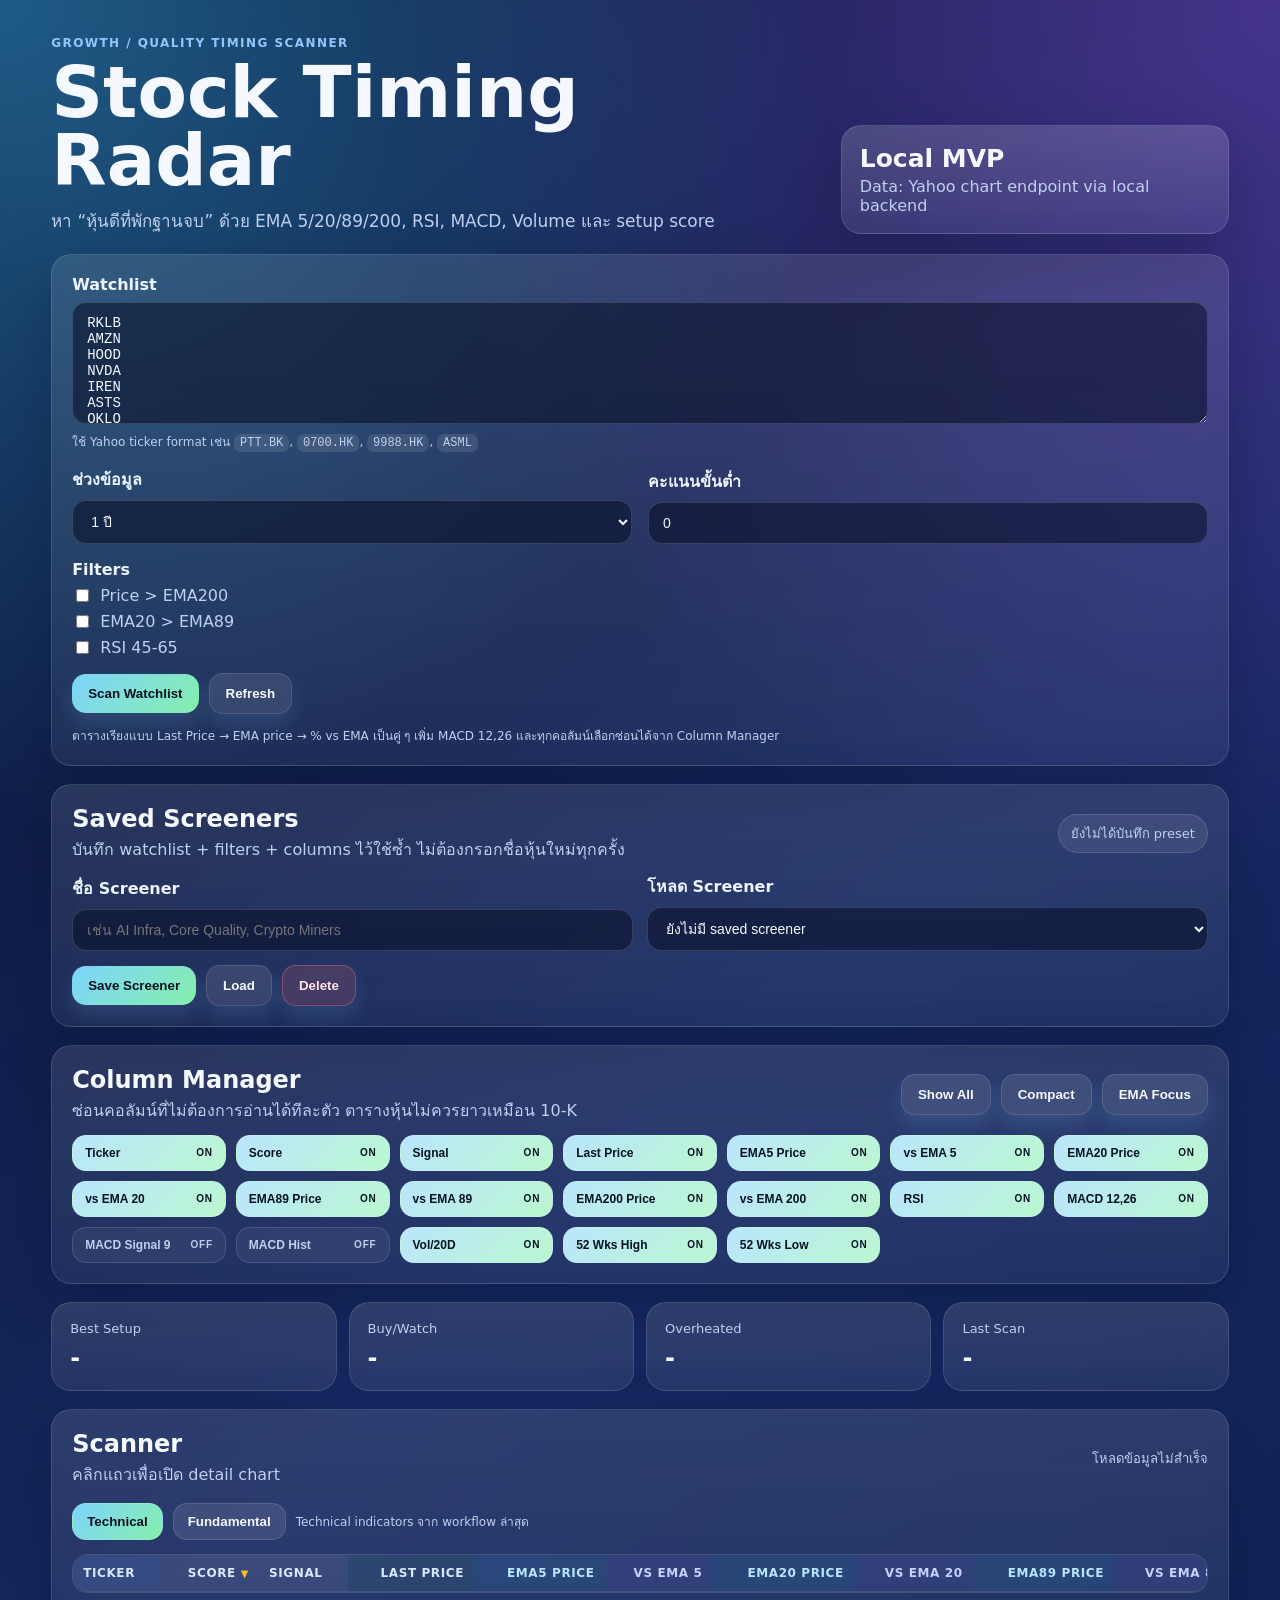
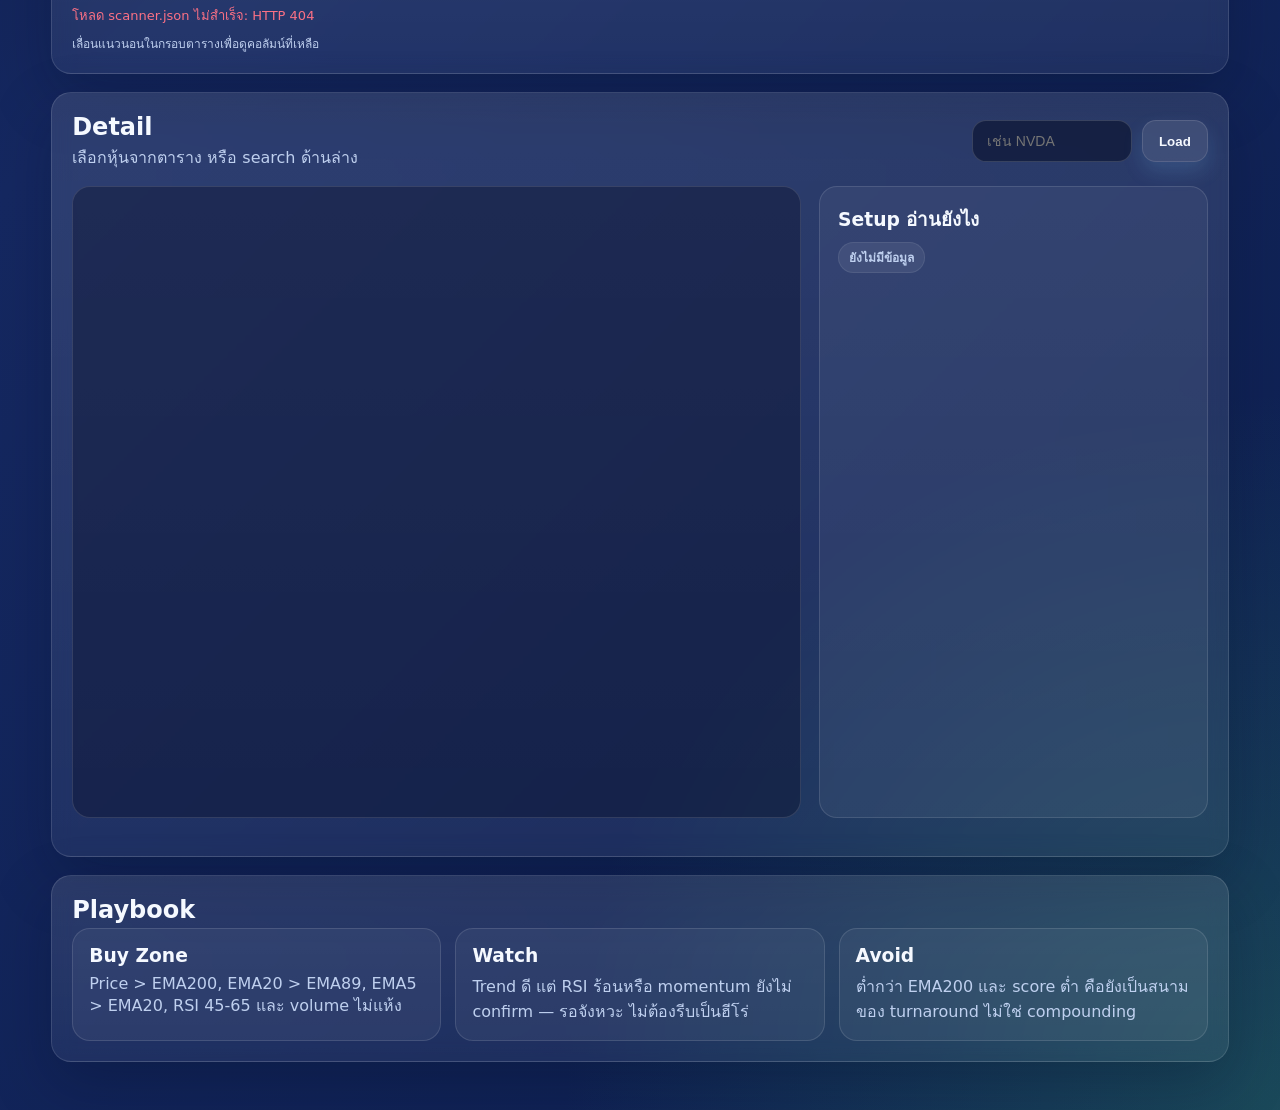
==== static/index.html @ eba1d20d "Fix GitHub Pages static JSON loading v8.8" ====
<!doctype html>
<html lang="th">
<head>
  <meta charset="utf-8" />
  <meta name="viewport" content="width=device-width, initial-scale=1" />
  <title>Stock Timing Radar</title>
  <link rel="stylesheet" href="styles.css" />
</head>
<body>
  <header class="hero">
    <div>
      <p class="eyebrow">Growth / Quality Timing Scanner</p>
      <h1>Stock Timing Radar</h1>
      <p class="subtitle">หา “หุ้นดีที่พักฐานจบ” ด้วย EMA 5/20/89/200, RSI, MACD, Volume และ setup score</p>
    </div>
    <div class="hero-card">
      <span class="hero-number" id="market-clock">Local MVP</span>
      <span class="muted">Data: Yahoo chart endpoint via local backend</span>
    </div>
  </header>

  <main class="layout">
    <section class="panel controls">
      <div class="field wide">
        <label for="symbols">Watchlist</label>
        <textarea id="symbols" rows="6" spellcheck="false">RKLB
AMZN
HOOD
NVDA
IREN
ASTS
OKLO
TSLA
GOOGL
BMNR
NBIS
TEM
MP
IONQ
AMD
ORCL
EQT
TMDX
EOSE
PLTR
UUUU
PSIX
CIFR
RXRX
JEPQ
SYM
TMC
OSCR
COPX
RR
ZETA
OPEN
COST
BEAM
BE
LITE
CRWV
CORZ
APLD
SNDK
COHR
SEI
TSEM
RIOT
KRC
HUT
WYFI
BTDR
CLSK
BITF
LBRT
PUMP
BW
STX
VST
INTC
GLXY
AAPL
MSFT
AVGO
GOOG
META
WMT
ASML
MU
NFLX
CSCO
LRCX
AMAT
KLAC
TXN
ARM
LIN
PEP
TMUS
ADI
AMGN
ISRG
SHOP
GILD
QCOM
APP
PANW
MRVL
BKNG
PDD
WDC
HON
CRWD
CEG
SBUX
INTU
VRTX
ADBE
CMCSA
MAR
SNPS
MELI
CDNS
ABNB
CSX
MPWR
REGN
ADP
ORLY
DASH
MNST
MDLZ
AEP
ROST
CTAS
BKR
WBD
PCAR
FTNT
NXPI
MSTR
FANG
FAST
EA
ADSK
FER
XEL
MCHP
EXC
ODFL
DDOG
PYPL
IDXX
CCEP
ALNY
TRI
KDP
TTWO
ROP
PAYX
AXON
CPRT
GEHC
WDAY
INSM
CTSH
KHC
DXCM
VRSK
CHTR
ZS
CSGP
ARKK
ARKQ
ARKW
ARKG
ARKF
ARKX
PRNT
IZRL
COIN
ROKU
CRCL
CRSP
TER
KTOS
DE
AVAV
TSM
GH
NTRA
ILMN
IRDM
ACHR
PATH
TWLO
RBLX
SOFI
XYZ
U
TDOC
TWST
TXG
PACB
NTLA
EXAS
SDGR
VCYT
RGNX
EDIT
VERV
FATE
DNA
CDNA
ABCL
PRME
JOBY
TRMB
LUNR
SPCE
MTLS
DDD
SSYS
VLD
NNDM
DM
CAMT
CYBR
NICE
WIX
GILT
PERI
MNDY
FROG
TOST
BLSH
Z
ADYEY
HIMS
PINS
FUTU
NU
AFRM
DLO
DOCN
BILL
DKNG
9984.T
QQQI
SMH
SOXX
AIQ
SMCI
DELL
VRT
ETN
PWR
GEV
MARA
BRK-B
AXP
BAC
KO
CVX
ABBV
UNH
TGT
PL
BKSY
RDW
GSAT
SATS
VSAT
SPIR
SATL
SIDU
TSAT
MDA.TO
UFO
LMT
NOC
BA
RTX
GD
LHX
HWM
TDG
HEI
TXT
CW
AIR
ERJ
EADSY
GRMN
EVTL
EH
DRS
CACI
LDOS
SAIC
BAH
MRCY
AAV.BK
ADVANC.BK
AEONTS.BK
AMATA.BK
AOT.BK
AP.BK
AURA.BK
AWC.BK
BA.BK
BAM.BK
BANPU.BK
BBL.BK
BCH.BK
BCP.BK
BCPG.BK
BDMS.BK
BEM.BK
BGRIM.BK
BH.BK
BJC.BK
BLA.BK
BTG.BK
BTS.BK
CBG.BK
CCET.BK
CENTEL.BK
CHG.BK
CK.BK
COM7.BK
CPALL.BK
CPF.BK
CPN.BK
CRC.BK
DELTA.BK
DOHOME.BK
EA.BK
EGCO.BK
ERW.BK
GFPT.BK
GLOBAL.BK
GPSC.BK
GULF.BK
GUNKUL.BK
HANA.BK
HMPRO.BK
ICHI.BK
IRPC.BK
IVL.BK
JAS.BK
JMART.BK
JMT.BK
JTS.BK
KBANK.BK
KCE.BK
KKP.BK
KTB.BK
KTC.BK
LH.BK
M.BK
MEGA.BK
MINT.BK
MOSHI.BK
MTC.BK
OR.BK
OSP.BK
PLANB.BK
PR9.BK
PRM.BK
PTG.BK
PTT.BK
PTTEP.BK
PTTGC.BK
QH.BK
RATCH.BK
RCL.BK
SAWAD.BK
SCB.BK
SCC.BK
SCGP.BK
SIRI.BK
SISB.BK
SJWD.BK
SPALI.BK
SPRC.BK
STA.BK
STECON.BK
STGT.BK
TASCO.BK
TCAP.BK
TFG.BK
TIDLOR.BK
TISCO.BK
TLI.BK
TOA.BK
TOP.BK
TRUE.BK
TTB.BK
TU.BK
VGI.BK
WHA.BK</textarea>
        <small>ใช้ Yahoo ticker format เช่น <code>PTT.BK</code>, <code>0700.HK</code>, <code>9988.HK</code>, <code>ASML</code></small>
      </div>

      <div class="field">
        <label for="range">ช่วงข้อมูล</label>
        <select id="range">
          <option value="6mo">6 เดือน</option>
          <option value="1y" selected>1 ปี</option>
          <option value="2y">2 ปี</option>
          <option value="5y">5 ปี</option>
        </select>
      </div>

      <div class="field">
        <label for="minScore">คะแนนขั้นต่ำ</label>
        <input id="minScore" type="number" min="0" max="100" value="0" />
      </div>

      <div class="field filters">
        <label>Filters</label>
        <label class="check"><input type="checkbox" id="filterAbove200" /> Price &gt; EMA200</label>
        <label class="check"><input type="checkbox" id="filterEmaStack" /> EMA20 &gt; EMA89</label>
        <label class="check"><input type="checkbox" id="filterSweetRsi" /> RSI 45-65</label>
      </div>

      <div class="actions">
        <button id="scanBtn">Scan Watchlist</button>
        <button id="refreshBtn" class="secondary">Refresh</button>
      </div>

      <p class="note">ตารางเรียงแบบ Last Price → EMA price → % vs EMA เป็นคู่ ๆ เพิ่ม MACD 12,26 และทุกคอลัมน์เลือกซ่อนได้จาก Column Manager</p>
    </section>

    <section class="panel screener-panel">
      <div class="panel-title-row compact-row">
        <div>
          <h2>Saved Screeners</h2>
          <p>บันทึก watchlist + filters + columns ไว้ใช้ซ้ำ ไม่ต้องกรอกชื่อหุ้นใหม่ทุกครั้ง</p>
        </div>
        <div class="screener-status" id="screenerStatus">ยังไม่ได้บันทึก preset</div>
      </div>
      <div class="screener-controls">
        <div class="field">
          <label for="screenerName">ชื่อ Screener</label>
          <input id="screenerName" placeholder="เช่น AI Infra, Core Quality, Crypto Miners" />
        </div>
        <div class="field">
          <label for="savedScreeners">โหลด Screener</label>
          <select id="savedScreeners">
            <option value="">ยังไม่มี saved screener</option>
          </select>
        </div>
        <div class="actions screener-actions">
          <button id="saveScreenerBtn">Save Screener</button>
          <button id="loadScreenerBtn" class="secondary">Load</button>
          <button id="deleteScreenerBtn" class="danger">Delete</button>
        </div>
      </div>
    </section>

    <section class="panel column-panel">
      <div class="panel-title-row compact-row">
        <div>
          <h2>Column Manager</h2>
          <p>ซ่อนคอลัมน์ที่ไม่ต้องการอ่านได้ทีละตัว ตารางหุ้นไม่ควรยาวเหมือน 10-K</p>
        </div>
        <div class="column-actions">
          <button id="showAllColsBtn" class="secondary">Show All</button>
          <button id="compactColsBtn" class="secondary">Compact</button>
          <button id="emaFocusColsBtn" class="secondary">EMA Focus</button>
        </div>
      </div>
      <div id="columnToggles" class="column-toggles"></div>
    </section>

    <section class="panel summary-grid">
      <div class="metric">
        <span>Best Setup</span>
        <strong id="bestSetup">-</strong>
      </div>
      <div class="metric">
        <span>Buy/Watch</span>
        <strong id="buyWatchCount">-</strong>
      </div>
      <div class="metric">
        <span>Overheated</span>
        <strong id="hotCount">-</strong>
      </div>
      <div class="metric">
        <span>Last Scan</span>
        <strong id="lastScan">-</strong>
      </div>
    </section>

    <section class="panel table-panel">
      <div class="panel-title-row">
        <div>
          <h2>Scanner</h2>
          <p>คลิกแถวเพื่อเปิด detail chart</p>
        </div>
        <div id="status" class="status">พร้อมยิงเรดาร์</div>
      </div>
      <div class="scanner-tabs" role="tablist">
        <button id="technicalTab" class="tab-button active" data-tab="technical">Technical</button>
        <button id="fundamentalTab" class="tab-button" data-tab="fundamental">Fundamental</button>
        <span id="tabNote" class="tab-note">Technical indicators จาก workflow ล่าสุด</span>
      </div>
      <div class="table-wrap">
        <table id="scanTable">
          <thead>
            <tr id="scanHeader"></tr>
          </thead>
          <tbody></tbody>
        </table>
      </div>
      <div id="mobileCards" class="mobile-cards"></div>
      <div id="errors" class="errors"></div>
    </section>

    <section class="panel detail-panel">
      <div class="panel-title-row">
        <div>
          <h2 id="detailTitle">Detail</h2>
          <p id="detailSub">เลือกหุ้นจากตาราง หรือ search ด้านล่าง</p>
        </div>
        <div class="single-search">
          <input id="singleSymbol" placeholder="เช่น NVDA" />
          <button id="loadSingleBtn" class="secondary">Load</button>
        </div>
      </div>

      <div class="detail-grid">
        <canvas id="priceChart" height="260"></canvas>
        <div class="thesis-box">
          <h3>Setup อ่านยังไง</h3>
          <div id="detailSignal" class="signal-pill muted-pill">ยังไม่มีข้อมูล</div>
          <div id="scoreBars" class="score-bars"></div>
          <ul id="reasons"></ul>
        </div>
      </div>
      <div id="fundamentalDetail" class="fundamental-detail"></div>
    </section>

    <section class="panel playbook">
      <h2>Playbook</h2>
      <div class="playbook-grid">
        <div>
          <h3>Buy Zone</h3>
          <p>Price &gt; EMA200, EMA20 &gt; EMA89, EMA5 &gt; EMA20, RSI 45-65 และ volume ไม่แห้ง</p>
        </div>
        <div>
          <h3>Watch</h3>
          <p>Trend ดี แต่ RSI ร้อนหรือ momentum ยังไม่ confirm — รอจังหวะ ไม่ต้องรีบเป็นฮีโร่</p>
        </div>
        <div>
          <h3>Avoid</h3>
          <p>ต่ำกว่า EMA200 และ score ต่ำ คือยังเป็นสนามของ turnaround ไม่ใช่ compounding</p>
        </div>
      </div>
    </section>
  </main>

  <script src="app.js"></script>
</body>
</html>
---- static/styles.css ----
:root {
  --bg: #0c1638;
  --panel: rgba(14, 25, 62, 0.78);
  --panel-2: rgba(20, 34, 79, 0.82);
  --text: #f5f9ff;
  --muted: #bfd0ef;
  --line: rgba(255,255,255,.12);
  --good: #4ade80;
  --warn: #fbbf24;
  --bad: #fb7185;
  --info: #7dd3fc;
  --shadow: 0 22px 60px rgba(5,10,35,.26);
  --radius: 20px;
}

* { box-sizing: border-box; }
body {
  margin: 0;
  font-family: Inter, ui-sans-serif, system-ui, -apple-system, BlinkMacSystemFont, "Segoe UI", sans-serif;
  background:
    radial-gradient(circle at 0% 0%, rgba(56,189,248,.42), transparent 28%),
    radial-gradient(circle at 100% 0%, rgba(168,85,247,.34), transparent 30%),
    radial-gradient(circle at 100% 100%, rgba(74,222,128,.22), transparent 24%),
    linear-gradient(135deg, #0b1533 0%, #152861 45%, #0d1f4f 100%);
  color: var(--text);
  min-height: 100vh;
}

.hero {
  display: flex;
  justify-content: space-between;
  gap: 24px;
  align-items: end;
  padding: 36px clamp(18px, 4vw, 56px) 20px;
}

.eyebrow {
  margin: 0 0 8px;
  color: #93c5fd;
  font-weight: 800;
  letter-spacing: .12em;
  text-transform: uppercase;
  font-size: 12px;
}

h1, h2, h3, p { margin-top: 0; }
h1 { font-size: clamp(34px, 6vw, 72px); line-height: .95; margin-bottom: 12px; }
h2 { margin-bottom: 4px; }
h3 { margin-bottom: 8px; }
.subtitle { color: var(--muted); font-size: 17px; max-width: 760px; margin-bottom: 0; }

.hero-card {
  min-width: 240px;
  padding: 18px;
  background: linear-gradient(180deg, rgba(255,255,255,.16), rgba(255,255,255,.08));
  backdrop-filter: blur(8px);
  border: 1px solid var(--line);
  border-radius: var(--radius);
  box-shadow: var(--shadow);
}
.hero-number { display: block; font-size: 25px; font-weight: 800; margin-bottom: 4px; }
.muted { color: var(--muted); }

.layout {
  display: grid;
  gap: 18px;
  padding: 0 clamp(18px, 4vw, 56px) 48px;
}
.panel {
  background: linear-gradient(180deg, rgba(255,255,255,.11), rgba(255,255,255,.06));
  backdrop-filter: blur(10px);
  border: 1px solid var(--line);
  border-radius: var(--radius);
  box-shadow: var(--shadow);
  padding: 20px;
}
.controls {
  display: grid;
  grid-template-columns: minmax(260px, 1fr) 150px 140px 220px auto;
  gap: 16px;
  align-items: end;
}
.field { display: flex; flex-direction: column; gap: 8px; }
.field.wide { min-width: 320px; }
.display-options { justify-content: end; }
label { font-weight: 700; color: #edf4ff; }
small, .note { color: var(--muted); font-size: 12px; }
.note { grid-column: 1 / -1; margin: -4px 0 0; }
textarea, input, select {
  width: 100%;
  border: 1px solid rgba(255,255,255,.15);
  border-radius: 14px;
  background: rgba(8,15,40,.56);
  color: var(--text);
  padding: 12px 14px;
  outline: none;
  font-size: 14px;
}
textarea:focus, input:focus, select:focus { border-color: rgba(125,211,252,.85); box-shadow: 0 0 0 3px rgba(125,211,252,.12); }
.filters { gap: 7px; }
.check { font-weight: 500; color: var(--muted); display: flex; gap: 8px; align-items: center; }
.check input { width: auto; }
.actions { display: flex; gap: 10px; align-items: center; }
button {
  border: none;
  border-radius: 14px;
  padding: 12px 16px;
  font-weight: 800;
  color: #07101f;
  background: linear-gradient(135deg, #7dd3fc, #86efac);
  box-shadow: 0 10px 20px rgba(125,211,252,.15);
  cursor: pointer;
  white-space: nowrap;
}
button.secondary {
  color: var(--text);
  background: rgba(255,255,255,.10);
  border: 1px solid var(--line);
}
button:disabled { opacity: .55; cursor: not-allowed; }

.summary-grid {
  display: grid;
  grid-template-columns: repeat(4, minmax(0, 1fr));
  gap: 12px;
  background: transparent;
  border: none;
  box-shadow: none;
  padding: 0;
}
.metric {
  padding: 18px;
  background: linear-gradient(180deg, rgba(255,255,255,.12), rgba(255,255,255,.08));
  backdrop-filter: blur(10px);
  border: 1px solid var(--line);
  border-radius: var(--radius);
}
.metric span { color: var(--muted); font-size: 13px; display: block; margin-bottom: 8px; }
.metric strong { font-size: 24px; }

.panel-title-row {
  display: flex;
  justify-content: space-between;
  gap: 16px;
  align-items: center;
  margin-bottom: 16px;
}
.panel-title-row p { color: var(--muted); margin-bottom: 0; }
.status { color: var(--muted); font-size: 13px; }
.table-wrap { overflow: auto; border: 1px solid var(--line); border-radius: 16px; background: rgba(255,255,255,.03); }
table { width: 100%; border-collapse: collapse; min-width: 1580px; }
th, td { padding: 13px 12px; text-align: left; border-bottom: 1px solid var(--line); white-space: nowrap; }
th { color: #d7e8ff; font-size: 12px; text-transform: uppercase; letter-spacing: .05em; cursor: pointer; background: rgba(255,255,255,.06); }
tbody tr { cursor: pointer; transition: background .15s ease; }
tbody tr:hover { background: rgba(125,211,252,.10); }
.score { font-weight: 900; }
.num { text-align: right; font-variant-numeric: tabular-nums; }
.good { color: var(--good); }
.warn { color: var(--warn); }
.bad { color: var(--bad); }
.info { color: var(--info); }
.pill, .signal-pill {
  display: inline-flex;
  align-items: center;
  border-radius: 999px;
  padding: 5px 10px;
  font-size: 12px;
  font-weight: 800;
  border: 1px solid rgba(255,255,255,.08);
}
.buy { color: #052e16; background: var(--good); }
.watch { color: #3b2500; background: var(--warn); }
.hot { color: #4c0519; background: #fda4af; }
.weak { color: #fecdd3; background: rgba(251,113,133,.18); }
.neutral { color: #dbeafe; background: rgba(96,165,250,.18); }
.muted-pill { color: var(--muted); background: rgba(255,255,255,.07); }
.errors { margin-top: 12px; color: var(--bad); font-size: 13px; }
.hidden-col { display: none; }

.detail-grid {
  display: grid;
  grid-template-columns: minmax(0, 1.5fr) minmax(280px, .8fr);
  gap: 18px;
  align-items: stretch;
}
canvas {
  width: 100%;
  background: rgba(8,15,40,.38);
  border: 1px solid var(--line);
  border-radius: 18px;
}
.thesis-box {
  padding: 18px;
  background: rgba(255,255,255,.05);
  border: 1px solid var(--line);
  border-radius: 18px;
}
.thesis-box ul { padding-left: 18px; color: #deebff; }
.thesis-box li { margin-bottom: 8px; }
.single-search { display: flex; gap: 10px; }
.single-search input { width: 160px; }
.score-bars { display: grid; gap: 10px; margin: 14px 0; }
.bar-row { display: grid; grid-template-columns: 86px 1fr 42px; gap: 10px; align-items: center; font-size: 13px; color: var(--muted); }
.bar-track { height: 9px; border-radius: 999px; background: rgba(255,255,255,.09); overflow: hidden; }
.bar-fill { height: 100%; border-radius: inherit; background: linear-gradient(90deg, #7dd3fc, #86efac); }

.playbook-grid {
  display: grid;
  grid-template-columns: repeat(3, minmax(0, 1fr));
  gap: 14px;
}
.playbook-grid > div {
  padding: 16px;
  background: rgba(255,255,255,.05);
  border: 1px solid var(--line);
  border-radius: 18px;
}
.playbook-grid p { color: var(--muted); margin-bottom: 0; }
code {
  background: rgba(255,255,255,.10);
  padding: 2px 6px;
  border-radius: 7px;
}

@media (max-width: 1320px) {
  .controls { grid-template-columns: 1fr 1fr; }
  .actions, .filters, .note, .field.wide, .display-options { grid-column: 1 / -1; }
}

@media (max-width: 1080px) {
  .hero { align-items: stretch; flex-direction: column; }
  .summary-grid { grid-template-columns: repeat(2, minmax(0, 1fr)); }
  .detail-grid { grid-template-columns: 1fr; }
  .playbook-grid { grid-template-columns: 1fr; }
}

@media (max-width: 620px) {
  .controls, .summary-grid { grid-template-columns: 1fr; }
  .panel-title-row { align-items: stretch; flex-direction: column; }
  .single-search { width: 100%; }
  .single-search input { width: 100%; }
}

/* v3: saved screeners + per-column manager */
.compact-row { margin-bottom: 12px; }
.screener-controls {
  display: grid;
  grid-template-columns: minmax(240px, 1fr) minmax(220px, .8fr) auto;
  gap: 14px;
  align-items: end;
}
.screener-actions { flex-wrap: wrap; }
.screener-status {
  color: var(--muted);
  font-size: 13px;
  padding: 8px 12px;
  border-radius: 999px;
  background: rgba(255,255,255,.08);
  border: 1px solid var(--line);
}
button.danger {
  color: #ffe4e6;
  background: rgba(251,113,133,.16);
  border: 1px solid rgba(251,113,133,.38);
}
.column-actions {
  display: flex;
  gap: 10px;
  flex-wrap: wrap;
  justify-content: flex-end;
}
.column-toggles {
  display: grid;
  grid-template-columns: repeat(auto-fit, minmax(145px, 1fr));
  gap: 10px;
}
.column-toggle {
  display: flex;
  align-items: center;
  justify-content: space-between;
  gap: 8px;
  padding: 10px 12px;
  border-radius: 14px;
  font-size: 12px;
  text-align: left;
  border: 1px solid var(--line);
  box-shadow: none;
}
.column-toggle.active {
  color: #061321;
  background: linear-gradient(135deg, #bae6fd, #bbf7d0);
}
.column-toggle.inactive {
  color: var(--muted);
  background: rgba(255,255,255,.06);
}
.column-toggle strong {
  font-size: 10px;
  letter-spacing: .08em;
}
table { min-width: 1850px; }
th.col-ema, td.col-ema { background: rgba(14,165,233,.09); }
th.col-gap, td.col-gap { background: rgba(99,102,241,.09); }
th.col-range, td.col-range { background: rgba(168,85,247,.10); }
th.col-price, td.col-price { background: rgba(34,197,94,.06); }
th.col-indicator, td.col-indicator { background: rgba(251,191,36,.045); }
th.col-ema { color: #bae6fd; }
th.col-gap { color: #c7d2fe; }
th.col-range { color: #ddd6fe; }
.sort-mark { color: var(--warn); font-size: 10px; }

@media (max-width: 1320px) {
  .screener-controls { grid-template-columns: 1fr 1fr; }
  .screener-actions { grid-column: 1 / -1; }
}

@media (max-width: 720px) {
  .screener-controls { grid-template-columns: 1fr; }
  .column-actions { justify-content: stretch; }
  .column-actions button { flex: 1; }
}

/* v4: MACD columns + iPhone-friendly mobile card UI */
th.col-macd, td.col-macd { background: rgba(236,72,153,.085); }
th.col-macd { color: #fbcfe8; }
.mobile-cards { display: none; }
.mobile-empty {
  padding: 16px;
  border: 1px solid var(--line);
  border-radius: 18px;
  background: rgba(255,255,255,.06);
}
.stock-card {
  padding: 16px;
  margin-bottom: 12px;
  border-radius: 22px;
  border: 1px solid var(--line);
  background: linear-gradient(180deg, rgba(255,255,255,.14), rgba(255,255,255,.07));
  box-shadow: 0 14px 30px rgba(5,10,35,.18);
  cursor: pointer;
}
.stock-card-top {
  display: flex;
  align-items: start;
  justify-content: space-between;
  gap: 12px;
  margin-bottom: 10px;
}
.stock-card h3 {
  margin: 0;
  font-size: 25px;
  line-height: 1;
}
.stock-card p {
  margin: 5px 0 0;
  color: var(--muted);
  font-size: 12px;
}
.stock-card-score {
  min-width: 72px;
  text-align: right;
  padding: 8px 10px;
  border-radius: 16px;
  background: rgba(7,16,31,.34);
  border: 1px solid var(--line);
}
.stock-card-score span {
  display: block;
  color: var(--muted);
  font-size: 11px;
}
.stock-card-score strong {
  display: block;
  font-size: 23px;
  line-height: 1.1;
}
.stock-card-signal { margin-bottom: 12px; }
.mobile-metric-grid {
  display: grid;
  grid-template-columns: repeat(2, minmax(0, 1fr));
  gap: 8px;
}
.mobile-metric {
  min-width: 0;
  padding: 10px 11px;
  border-radius: 16px;
  border: 1px solid rgba(255,255,255,.10);
  background: rgba(7,16,31,.22);
}
.mobile-metric span {
  display: block;
  margin-bottom: 5px;
  color: var(--muted);
  font-size: 11px;
  font-weight: 700;
}
.mobile-metric strong {
  display: block;
  overflow-wrap: anywhere;
  font-size: 16px;
  line-height: 1.1;
}
.mobile-metric.metric-ema { background: rgba(14,165,233,.12); }
.mobile-metric.metric-gap { background: rgba(99,102,241,.12); }
.mobile-metric.metric-range { background: rgba(168,85,247,.13); }
.mobile-metric.metric-macd { background: rgba(236,72,153,.13); }
.mobile-metric.metric-price { background: rgba(34,197,94,.10); }
.mobile-metric.metric-indicator { background: rgba(251,191,36,.08); }

@media (max-width: 760px) {
  html { -webkit-text-size-adjust: 100%; }
  body { min-width: 0; }
  .hero {
    padding: calc(18px + env(safe-area-inset-top)) 14px 12px;
    gap: 14px;
  }
  h1 { font-size: 38px; line-height: .96; }
  .subtitle { font-size: 14px; }
  .hero-card { min-width: 0; padding: 14px; }
  .hero-number { font-size: 20px; }
  .layout {
    gap: 13px;
    padding: 0 12px calc(28px + env(safe-area-inset-bottom));
  }
  .panel { border-radius: 22px; padding: 15px; }
  .controls,
  .summary-grid,
  .screener-controls {
    grid-template-columns: 1fr;
  }
  .field.wide { min-width: 0; }
  textarea, input, select {
    font-size: 16px;
    border-radius: 16px;
  }
  textarea { rows: 4; }
  .actions,
  .screener-actions,
  .column-actions {
    display: grid;
    grid-template-columns: 1fr;
    width: 100%;
  }
  button {
    width: 100%;
    min-height: 46px;
    font-size: 15px;
    touch-action: manipulation;
  }
  .panel-title-row {
    align-items: stretch;
    flex-direction: column;
    gap: 10px;
  }
  .column-toggles {
    grid-template-columns: repeat(2, minmax(0, 1fr));
    gap: 8px;
    max-height: 280px;
    overflow: auto;
    padding-right: 2px;
  }
  .column-toggle {
    min-height: 44px;
    padding: 9px 10px;
    font-size: 11px;
  }
  .summary-grid { gap: 10px; }
  .metric { padding: 14px; }
  .metric strong { font-size: 22px; }
  .table-wrap { display: none; }
  .mobile-cards { display: block; }
  .detail-grid { grid-template-columns: 1fr; gap: 12px; }
  canvas { height: 280px; }
  .thesis-box { padding: 14px; }
  .single-search { width: 100%; display: grid; grid-template-columns: 1fr auto; }
  .single-search input { width: 100%; }
  .single-search button { width: auto; min-width: 84px; }
  .playbook-grid { grid-template-columns: 1fr; }
}

@media (max-width: 390px) {
  .mobile-metric-grid { grid-template-columns: 1fr; }
  h1 { font-size: 34px; }
  .column-toggles { grid-template-columns: 1fr; }
}

/* v8: Technical/Fundamental tabs */
.scanner-tabs {
  display: flex;
  align-items: center;
  gap: 10px;
  margin: 6px 0 14px;
  flex-wrap: wrap;
}
.tab-button {
  color: var(--text);
  background: rgba(255,255,255,.10);
  border: 1px solid var(--line);
  box-shadow: none;
  padding: 10px 14px;
}
.tab-button.active {
  color: #06111f;
  background: linear-gradient(135deg, #7dd3fc, #86efac);
}
.tab-note {
  color: var(--muted);
  font-size: 12px;
}
.col-fundamental, .metric-fundamental { background: rgba(125,211,252,.07); }
.col-target, .metric-target { background: rgba(168,85,247,.09); }
.fundamental-detail {
  margin-top: 18px;
}
.fund-card {
  padding: 18px;
  border: 1px solid var(--line);
  border-radius: 18px;
  background: rgba(255,255,255,.05);
}
.fund-head {
  display: flex;
  align-items: start;
  justify-content: space-between;
  gap: 14px;
  margin-bottom: 14px;
}
.fund-head p { color: var(--muted); margin-bottom: 0; }
.fund-grid, .target-table {
  display: grid;
  grid-template-columns: repeat(4, minmax(0, 1fr));
  gap: 10px;
  margin: 12px 0 16px;
}
.fund-grid > div, .target-table > div {
  padding: 12px;
  border-radius: 14px;
  border: 1px solid var(--line);
  background: rgba(255,255,255,.06);
}
.fund-grid span, .target-table span {
  display: block;
  color: var(--muted);
  font-size: 12px;
  margin-bottom: 6px;
}
.fund-grid strong, .target-table strong {
  font-size: 18px;
}
.fund-two-col {
  display: grid;
  grid-template-columns: repeat(2, minmax(0, 1fr));
  gap: 14px;
}
.fund-two-col > div {
  padding: 14px;
  border-radius: 16px;
  border: 1px solid var(--line);
  background: rgba(255,255,255,.045);
}
.fund-two-col ul { padding-left: 18px; color: #deebff; }
@media (max-width: 780px) {
  .fund-grid, .target-table, .fund-two-col { grid-template-columns: 1fr; }
}


/* v8.2: desktop overflow fix */
html, body {
  max-width: 100%;
  overflow-x: hidden;
}
.layout, .layout > *, .panel, .table-panel, .detail-panel {
  min-width: 0;
}
.table-panel {
  overflow: hidden;
}
.table-wrap {
  width: 100%;
  max-width: 100%;
  overflow-x: auto;
  overflow-y: hidden;
  -webkit-overflow-scrolling: touch;
  overscroll-behavior-x: contain;
}
.table-wrap table {
  width: max-content;
  max-width: none;
}
.table-wrap th, .table-wrap td {
  padding: 11px 10px;
  font-size: 12px;
}
.table-wrap td {
  font-size: 13px;
}
.table-wrap th:first-child, .table-wrap td:first-child {
  position: sticky;
  left: 0;
  z-index: 2;
  background: rgba(55, 75, 130, .96);
  box-shadow: 10px 0 18px rgba(5,10,35,.14);
}
.table-wrap th:first-child {
  z-index: 3;
}
.table-wrap::-webkit-scrollbar {
  height: 11px;
}
.table-wrap::-webkit-scrollbar-track {
  background: rgba(255,255,255,.06);
  border-radius: 999px;
}
.table-wrap::-webkit-scrollbar-thumb {
  background: rgba(125,211,252,.45);
  border-radius: 999px;
}
.table-wrap::-webkit-scrollbar-thumb:hover {
  background: rgba(125,211,252,.70);
}
@media (min-width: 761px) {
  .table-panel::after {
    content: 'เลื่อนแนวนอนในกรอบตารางเพื่อดูคอลัมน์ที่เหลือ';
    display: block;
    margin-top: 8px;
    color: var(--muted);
    font-size: 12px;
  }
}
@media (max-width: 1180px) {
  .hero, .layout {
    padding-left: 16px;
    padding-right: 16px;
  }
  .panel { padding: 16px; }
  .table-wrap th, .table-wrap td {
    padding: 10px 9px;
  }
}

/* v8.3: redesigned fundamental view */
.fund-strong {
  color: #052e16;
  background: linear-gradient(135deg, #86efac, #22c55e);
}
.fund-watch {
  color: #3b2500;
  background: linear-gradient(135deg, #fde68a, #fbbf24);
}
.fund-mixed {
  color: #e8f0ff;
  background: rgba(96,165,250,.22);
}
.fund-weak {
  color: #ffe4e6;
  background: rgba(251,113,133,.18);
}
.fund-card-premium {
  background: linear-gradient(135deg, rgba(31,52,110,.86), rgba(33,73,113,.78));
  border: 1px solid rgba(255,255,255,.12);
  box-shadow: 0 28px 60px rgba(5,10,35,.24);
}
.fund-head-premium {
  align-items: flex-start;
  gap: 18px;
}
.fund-kicker {
  color: #9fc8ff;
  text-transform: uppercase;
  letter-spacing: .12em;
  font-size: 11px;
  font-weight: 800;
  margin-bottom: 6px;
}
.fund-head-premium h3 {
  margin-bottom: 8px;
  font-size: clamp(24px, 2.8vw, 34px);
}
.fund-head-side {
  display: flex;
  flex-direction: column;
  align-items: flex-end;
  gap: 8px;
}
.fund-head-side small {
  display: block;
  max-width: 280px;
  text-align: right;
}
.fund-hero-grid,
.statement-card-grid,
.target-summary-grid {
  display: grid;
  grid-template-columns: repeat(4, minmax(0, 1fr));
  gap: 12px;
}
.statement-card-grid {
  grid-template-columns: repeat(3, minmax(0, 1fr));
  margin: 18px 0;
}
.hero-mini-card,
.target-mini-card,
.statement-card,
.insight-card,
.target-empty,
.target-rail-wrap {
  border-radius: 20px;
  border: 1px solid rgba(255,255,255,.10);
  background: linear-gradient(180deg, rgba(255,255,255,.11), rgba(255,255,255,.05));
  box-shadow: inset 0 1px 0 rgba(255,255,255,.05);
}
.hero-mini-card,
.target-mini-card {
  padding: 16px;
}
.hero-mini-card span,
.target-mini-card span {
  display: block;
  color: var(--muted);
  font-size: 13px;
  margin-bottom: 8px;
}
.hero-mini-card strong,
.target-mini-card strong {
  display: block;
  font-size: 28px;
  line-height: 1;
  margin-bottom: 6px;
}
.hero-mini-card small,
.target-mini-card small {
  color: var(--muted);
  font-size: 11px;
  line-height: 1.45;
}
.fund-note-strip {
  display: flex;
  flex-wrap: wrap;
  gap: 10px;
  margin: 16px 0 8px;
}
.note-pill {
  display: inline-flex;
  align-items: center;
  padding: 10px 12px;
  border-radius: 999px;
  border: 1px solid rgba(255,255,255,.10);
  background: rgba(7,16,31,.24);
  font-size: 12px;
  color: #eaf2ff;
}
.note-info { color: #dbeafe; }
.statement-card {
  padding: 18px;
}
.statement-card-head {
  display: flex;
  align-items: center;
  justify-content: space-between;
  gap: 12px;
  margin-bottom: 12px;
}
.statement-card-head h4,
.target-section-head h4,
.insight-card h4 {
  margin-bottom: 0;
  font-size: 20px;
}
.statement-main {
  font-size: clamp(28px, 3.1vw, 38px);
  font-weight: 900;
  line-height: 1;
  margin-bottom: 16px;
}
.statement-lines {
  display: grid;
  gap: 10px;
}
.statement-line {
  display: flex;
  justify-content: space-between;
  align-items: flex-start;
  gap: 12px;
  padding-top: 10px;
  border-top: 1px solid rgba(255,255,255,.08);
}
.statement-line span {
  color: var(--muted);
  font-size: 12px;
}
.statement-line strong {
  display: block;
  font-size: 16px;
  text-align: right;
}
.statement-line small {
  display: block;
  text-align: right;
  color: var(--muted);
  font-size: 11px;
  margin-top: 2px;
}
.mini-chip {
  display: inline-flex;
  align-items: center;
  justify-content: center;
  padding: 7px 10px;
  border-radius: 999px;
  background: rgba(125,211,252,.14);
  color: #dbeafe;
  border: 1px solid rgba(125,211,252,.24);
  font-size: 11px;
  font-weight: 800;
}
.chip-good {
  background: rgba(74,222,128,.18);
  border-color: rgba(74,222,128,.35);
  color: #bbf7d0;
}
.chip-muted {
  background: rgba(255,255,255,.08);
  border-color: rgba(255,255,255,.12);
  color: var(--muted);
}
.fund-two-col-premium {
  margin-bottom: 18px;
}
.insight-card {
  padding: 16px;
}
.insight-card ul {
  padding-left: 18px;
  margin-bottom: 0;
}
.insight-card li {
  margin-bottom: 8px;
  color: #eef5ff;
}
.target-section {
  margin-top: 10px;
}
.target-section-head {
  display: flex;
  justify-content: space-between;
  gap: 14px;
  align-items: flex-start;
  margin-bottom: 12px;
}
.target-section-head p {
  margin: 6px 0 0;
  color: var(--muted);
}
.target-summary-grid {
  margin-bottom: 14px;
}
.target-rail-wrap {
  padding: 18px;
}
.target-scale-row {
  display: flex;
  justify-content: space-between;
  color: var(--muted);
  font-size: 12px;
  margin-bottom: 12px;
}
.target-rail {
  position: relative;
  min-height: 118px;
}
.target-rail-line {
  position: absolute;
  left: 0;
  right: 0;
  top: 58px;
  height: 8px;
  border-radius: 999px;
  background: linear-gradient(90deg, rgba(125,211,252,.65), rgba(168,85,247,.72));
  box-shadow: 0 0 24px rgba(125,211,252,.18);
}
.target-marker {
  position: absolute;
  top: 0;
  transform: translateX(-50%);
  width: max-content;
  max-width: 120px;
  text-align: center;
}
.marker-dot {
  display: block;
  width: 16px;
  height: 16px;
  border-radius: 50%;
  margin: 50px auto 10px;
  border: 3px solid rgba(255,255,255,.92);
  background: #7dd3fc;
  box-shadow: 0 0 0 6px rgba(125,211,252,.13);
}
.target-marker-current .marker-dot { background: #fbbf24; box-shadow: 0 0 0 6px rgba(251,191,36,.14); }
.target-marker-mean .marker-dot { background: #4ade80; box-shadow: 0 0 0 6px rgba(74,222,128,.14); }
.target-marker-high .marker-dot { background: #a78bfa; box-shadow: 0 0 0 6px rgba(167,139,250,.14); }
.target-marker-low .marker-dot { background: #fb7185; box-shadow: 0 0 0 6px rgba(251,113,133,.14); }
.target-marker-median .marker-dot { background: #38bdf8; }
.marker-label {
  padding: 8px 10px;
  border-radius: 14px;
  background: rgba(7,16,31,.35);
  border: 1px solid rgba(255,255,255,.10);
}
.marker-label strong {
  display: block;
  font-size: 12px;
}
.marker-label small {
  display: block;
  color: var(--muted);
  font-size: 11px;
  margin-top: 3px;
}
.target-empty {
  padding: 18px;
  color: #eef5ff;
}
.target-empty p {
  color: var(--muted);
  margin: 6px 0 0;
}
@media (max-width: 1180px) {
  .fund-hero-grid,
  .target-summary-grid {
    grid-template-columns: repeat(2, minmax(0, 1fr));
  }
  .statement-card-grid {
    grid-template-columns: 1fr;
  }
}
@media (max-width: 820px) {
  .fund-head-premium,
  .target-section-head,
  .fund-head-side {
    flex-direction: column;
    align-items: flex-start;
  }
  .fund-head-side small {
    text-align: left;
    max-width: none;
  }
  .target-marker {
    max-width: 82px;
  }
  .marker-label {
    padding: 7px 8px;
  }
}
@media (max-width: 680px) {
  .fund-hero-grid,
  .target-summary-grid,
  .fund-two-col-premium {
    grid-template-columns: 1fr;
  }
  .fund-note-strip {
    flex-direction: column;
  }
  .target-rail {
    min-height: 146px;
  }
  .target-marker {
    top: 16px;
  }
  .marker-dot {
    margin-top: 38px;
  }
}
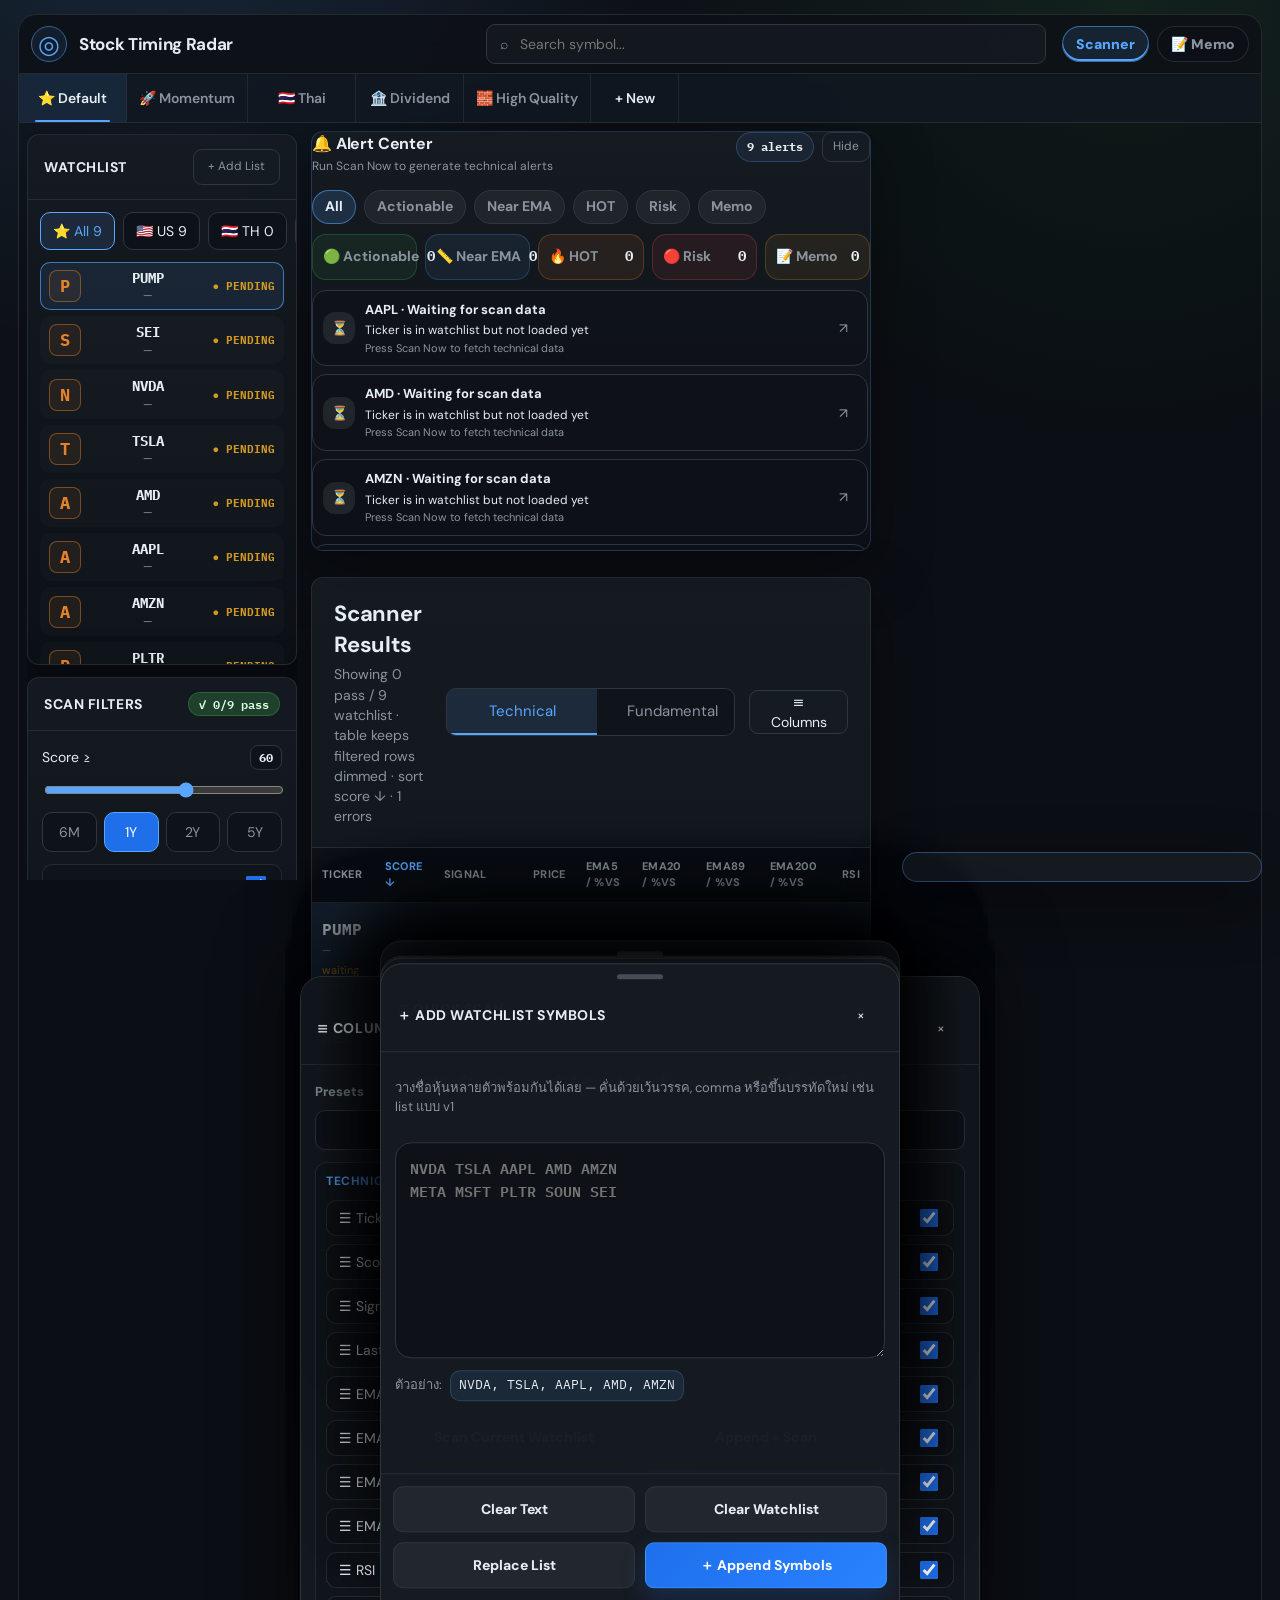
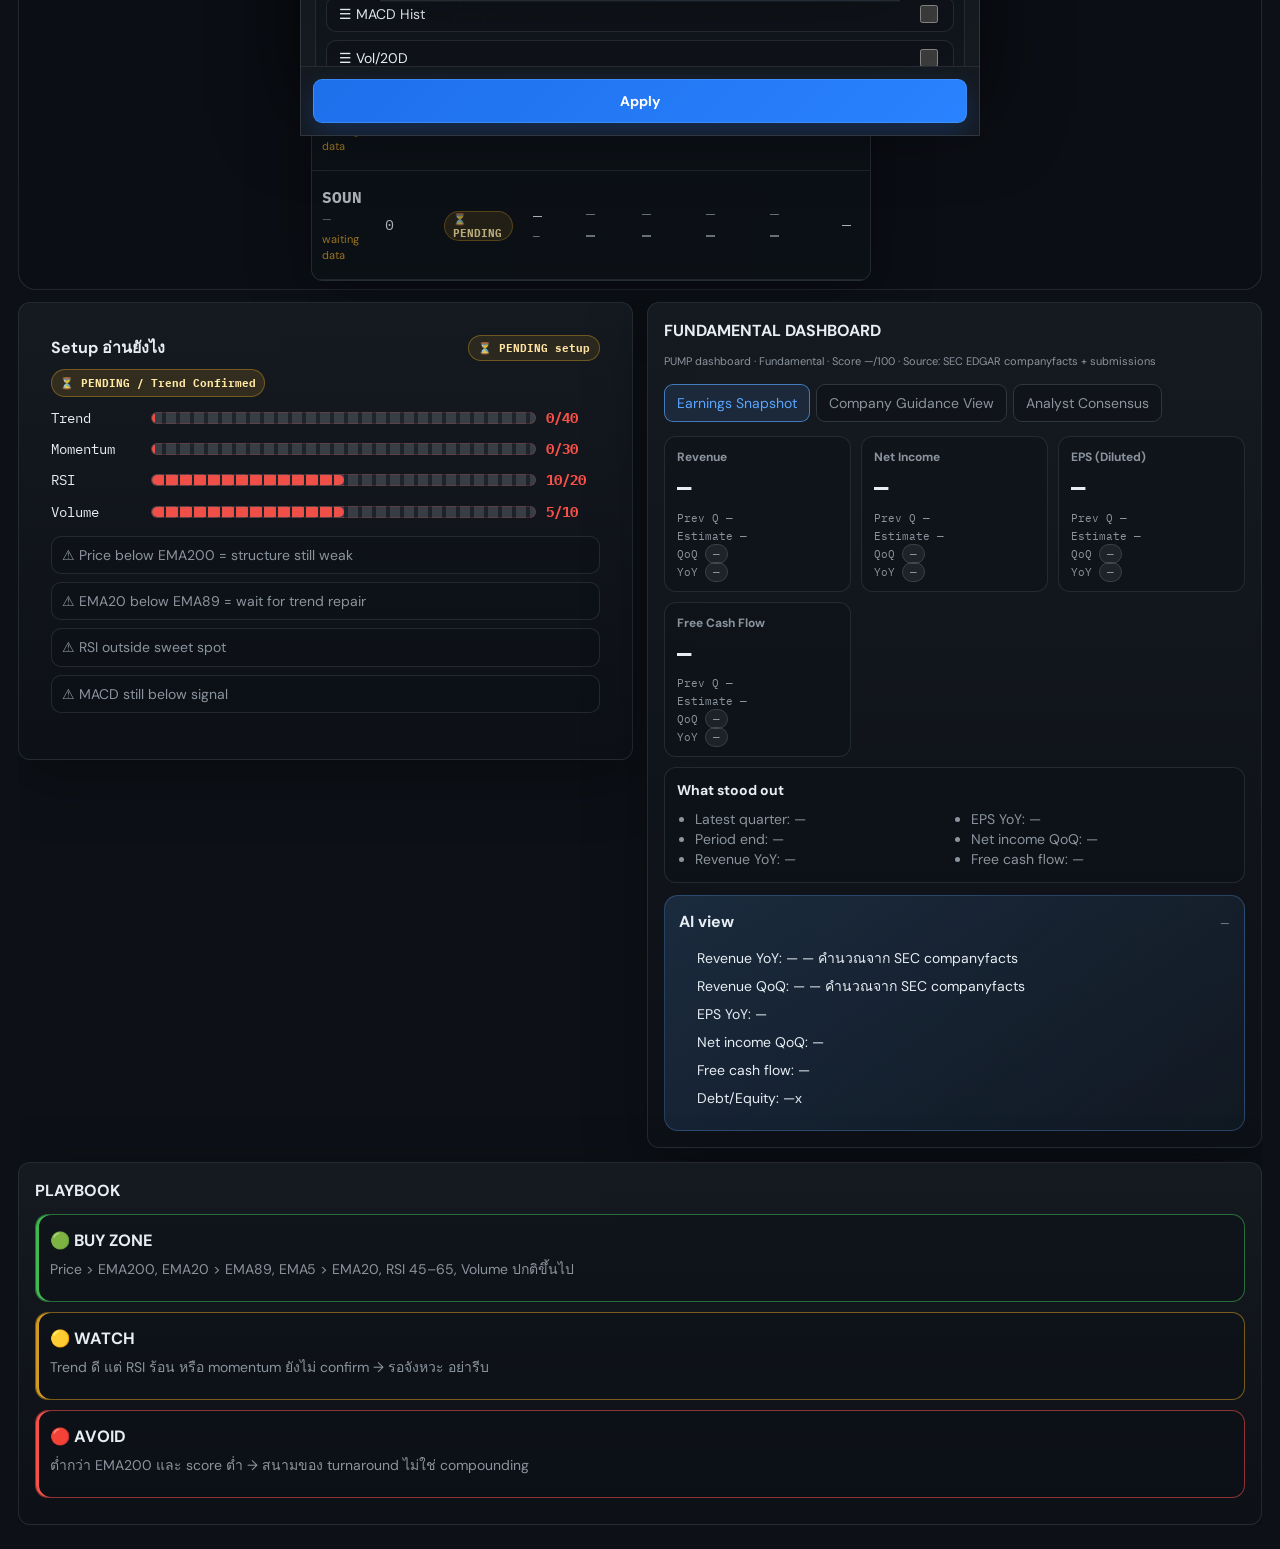
==== commit 7e9f1ad1: "Fix mobile screener creation and fundamental deploy v6.9" ====
--- a/static/index.html
+++ b/static/index.html
@@ -2,567 +2,367 @@
 <html lang="th">
 <head>
   <meta charset="utf-8" />
-  <meta name="viewport" content="width=device-width, initial-scale=1" />
-  <title>Stock Timing Radar</title>
+  <meta name="viewport" content="width=device-width, initial-scale=1, viewport-fit=cover" />
+  <title>Stock Timing Radar v6.9 Deploy</title>
+  <link rel="preconnect" href="https://fonts.googleapis.com">
+  <link rel="preconnect" href="https://fonts.gstatic.com" crossorigin>
+  <link href="https://fonts.googleapis.com/css2?family=DM+Sans:wght@400;500;600;700&family=IBM+Plex+Mono:wght@400;500;600;700&display=swap" rel="stylesheet">
   <link rel="stylesheet" href="styles.css" />
 </head>
 <body>
-  <header class="hero">
-    <div>
-      <p class="eyebrow">Growth / Quality Timing Scanner</p>
-      <h1>Stock Timing Radar</h1>
-      <p class="subtitle">หา “หุ้นดีที่พักฐานจบ” ด้วย EMA 5/20/89/200, RSI, MACD, Volume และ setup score</p>
-    </div>
-    <div class="hero-card">
-      <span class="hero-number" id="market-clock">Local MVP</span>
-      <span class="muted">Data: Yahoo chart endpoint via local backend</span>
-    </div>
-  </header>
-
-  <main class="layout">
-    <section class="panel controls">
-      <div class="field wide">
-        <label for="symbols">Watchlist</label>
-        <textarea id="symbols" rows="6" spellcheck="false">RKLB
-AMZN
-HOOD
-NVDA
-IREN
-ASTS
-OKLO
-TSLA
-GOOGL
-BMNR
-NBIS
-TEM
-MP
-IONQ
-AMD
-ORCL
-EQT
-TMDX
-EOSE
-PLTR
-UUUU
-PSIX
-CIFR
-RXRX
-JEPQ
-SYM
-TMC
-OSCR
-COPX
-RR
-ZETA
-OPEN
-COST
-BEAM
-BE
-LITE
-CRWV
-CORZ
-APLD
-SNDK
-COHR
-SEI
-TSEM
-RIOT
-KRC
-HUT
-WYFI
-BTDR
-CLSK
-BITF
-LBRT
-PUMP
-BW
-STX
-VST
-INTC
-GLXY
-AAPL
-MSFT
-AVGO
-GOOG
-META
-WMT
-ASML
-MU
-NFLX
-CSCO
-LRCX
-AMAT
-KLAC
-TXN
-ARM
-LIN
-PEP
-TMUS
-ADI
-AMGN
-ISRG
-SHOP
-GILD
-QCOM
-APP
-PANW
-MRVL
-BKNG
-PDD
-WDC
-HON
-CRWD
-CEG
-SBUX
-INTU
-VRTX
-ADBE
-CMCSA
-MAR
-SNPS
-MELI
-CDNS
-ABNB
-CSX
-MPWR
-REGN
-ADP
-ORLY
-DASH
-MNST
-MDLZ
-AEP
-ROST
-CTAS
-BKR
-WBD
-PCAR
-FTNT
-NXPI
-MSTR
-FANG
-FAST
-EA
-ADSK
-FER
-XEL
-MCHP
-EXC
-ODFL
-DDOG
-PYPL
-IDXX
-CCEP
-ALNY
-TRI
-KDP
-TTWO
-ROP
-PAYX
-AXON
-CPRT
-GEHC
-WDAY
-INSM
-CTSH
-KHC
-DXCM
-VRSK
-CHTR
-ZS
-CSGP
-ARKK
-ARKQ
-ARKW
-ARKG
-ARKF
-ARKX
-PRNT
-IZRL
-COIN
-ROKU
-CRCL
-CRSP
-TER
-KTOS
-DE
-AVAV
-TSM
-GH
-NTRA
-ILMN
-IRDM
-ACHR
-PATH
-TWLO
-RBLX
-SOFI
-XYZ
-U
-TDOC
-TWST
-TXG
-PACB
-NTLA
-EXAS
-SDGR
-VCYT
-RGNX
-EDIT
-VERV
-FATE
-DNA
-CDNA
-ABCL
-PRME
-JOBY
-TRMB
-LUNR
-SPCE
-MTLS
-DDD
-SSYS
-VLD
-NNDM
-DM
-CAMT
-CYBR
-NICE
-WIX
-GILT
-PERI
-MNDY
-FROG
-TOST
-BLSH
-Z
-ADYEY
-HIMS
-PINS
-FUTU
-NU
-AFRM
-DLO
-DOCN
-BILL
-DKNG
-9984.T
-QQQI
-SMH
-SOXX
-AIQ
-SMCI
-DELL
-VRT
-ETN
-PWR
-GEV
-MARA
-BRK-B
-AXP
-BAC
-KO
-CVX
-ABBV
-UNH
-TGT
-PL
-BKSY
-RDW
-GSAT
-SATS
-VSAT
-SPIR
-SATL
-SIDU
-TSAT
-MDA.TO
-UFO
-LMT
-NOC
-BA
-RTX
-GD
-LHX
-HWM
-TDG
-HEI
-TXT
-CW
-AIR
-ERJ
-EADSY
-GRMN
-EVTL
-EH
-DRS
-CACI
-LDOS
-SAIC
-BAH
-MRCY
-AAV.BK
-ADVANC.BK
-AEONTS.BK
-AMATA.BK
-AOT.BK
-AP.BK
-AURA.BK
-AWC.BK
-BA.BK
-BAM.BK
-BANPU.BK
-BBL.BK
-BCH.BK
-BCP.BK
-BCPG.BK
-BDMS.BK
-BEM.BK
-BGRIM.BK
-BH.BK
-BJC.BK
-BLA.BK
-BTG.BK
-BTS.BK
-CBG.BK
-CCET.BK
-CENTEL.BK
-CHG.BK
-CK.BK
-COM7.BK
-CPALL.BK
-CPF.BK
-CPN.BK
-CRC.BK
-DELTA.BK
-DOHOME.BK
-EA.BK
-EGCO.BK
-ERW.BK
-GFPT.BK
-GLOBAL.BK
-GPSC.BK
-GULF.BK
-GUNKUL.BK
-HANA.BK
-HMPRO.BK
-ICHI.BK
-IRPC.BK
-IVL.BK
-JAS.BK
-JMART.BK
-JMT.BK
-JTS.BK
-KBANK.BK
-KCE.BK
-KKP.BK
-KTB.BK
-KTC.BK
-LH.BK
-M.BK
-MEGA.BK
-MINT.BK
-MOSHI.BK
-MTC.BK
-OR.BK
-OSP.BK
-PLANB.BK
-PR9.BK
-PRM.BK
-PTG.BK
-PTT.BK
-PTTEP.BK
-PTTGC.BK
-QH.BK
-RATCH.BK
-RCL.BK
-SAWAD.BK
-SCB.BK
-SCC.BK
-SCGP.BK
-SIRI.BK
-SISB.BK
-SJWD.BK
-SPALI.BK
-SPRC.BK
-STA.BK
-STECON.BK
-STGT.BK
-TASCO.BK
-TCAP.BK
-TFG.BK
-TIDLOR.BK
-TISCO.BK
-TLI.BK
-TOA.BK
-TOP.BK
-TRUE.BK
-TTB.BK
-TU.BK
-VGI.BK
-WHA.BK</textarea>
-        <small>ใช้ Yahoo ticker format เช่น <code>PTT.BK</code>, <code>0700.HK</code>, <code>9988.HK</code>, <code>ASML</code></small>
-      </div>
-
-      <div class="field">
-        <label for="range">ช่วงข้อมูล</label>
-        <select id="range">
-          <option value="6mo">6 เดือน</option>
-          <option value="1y" selected>1 ปี</option>
-          <option value="2y">2 ปี</option>
-          <option value="5y">5 ปี</option>
-        </select>
-      </div>
-
-      <div class="field">
-        <label for="minScore">คะแนนขั้นต่ำ</label>
-        <input id="minScore" type="number" min="0" max="100" value="0" />
-      </div>
-
-      <div class="field filters">
-        <label>Filters</label>
-        <label class="check"><input type="checkbox" id="filterAbove200" /> Price &gt; EMA200</label>
-        <label class="check"><input type="checkbox" id="filterEmaStack" /> EMA20 &gt; EMA89</label>
-        <label class="check"><input type="checkbox" id="filterSweetRsi" /> RSI 45-65</label>
-      </div>
-
-      <div class="actions">
-        <button id="scanBtn">Scan Watchlist</button>
-        <button id="refreshBtn" class="secondary">Refresh</button>
-      </div>
-
-      <p class="note">ตารางเรียงแบบ Last Price → EMA price → % vs EMA เป็นคู่ ๆ เพิ่ม MACD 12,26 และทุกคอลัมน์เลือกซ่อนได้จาก Column Manager</p>
+  <div class="app-shell" data-view="technical">
+    <header class="topbar">
+      <button class="icon-btn mobile-only" aria-label="Open menu" data-open-panel="watchlist">☰</button>
+      <div class="brand">
+        <span class="radar-logo" aria-hidden="true">◎</span>
+        <div>
+          <h1>Stock Timing Radar</h1>
+          <p>Rank stocks by distance from EMA</p>
+        </div>
+      </div>
+      <label class="search-box desktop-only" aria-label="Search symbol">
+        <span>⌕</span>
+        <input id="symbolSearch" type="search" placeholder="Search symbol..." autocomplete="off" list="symbolSuggestions" /><datalist id="symbolSuggestions"><option value="NVDA"><option value="TSLA"><option value="AAPL"><option value="META"><option value="MSFT"><option value="AMZN"><option value="PLTR"><option value="PTT.BK"></datalist>
+      </label>
+      <div class="top-actions" aria-label="Mobile actions">
+        <button class="icon-btn mobile-only" aria-label="Search">⌕</button>
+      </div>
+    </header>
+
+    <nav class="portfolio-tabs" aria-label="Saved screeners">
+      <button class="portfolio-tab active" data-screener="default">⭐ Default</button>
+      <button class="portfolio-tab" data-screener="momentum">🚀 Momentum</button>
+      <button class="portfolio-tab" data-screener="thai">🇹🇭 Thai</button>
+      <button class="portfolio-tab desktop-only" data-screener="dividend">🏦 Dividend</button>
+      <button class="portfolio-tab desktop-only" data-screener="quality">🧱 High Quality</button>
+      <button class="portfolio-tab more-tab">…</button>
+      <button class="portfolio-tab add-tab" id="newScreenerBtn">+ New</button>
+    </nav>
+
+    <main class="workspace">
+      <aside class="sidebar desktop-panel" id="watchlistPanel">
+        <section class="panel-card watchlist-card">
+          <div class="section-header">
+            <h2>Watchlist</h2>
+            <button class="ghost-btn" data-add-symbol>+ Add List</button>
+          </div>
+          <div class="market-groups" id="marketGroups"></div>
+          <div class="watchlist-list" id="desktopWatchlist"></div>
+        </section>
+
+        <section class="panel-card filter-card">
+          <div class="section-header">
+            <h2>Scan Filters</h2>
+            <span class="result-pill" id="filterResultPill">✓ 27 results</span>
+          </div>
+          <div class="filter-stack">
+            <label class="range-row">
+              <span>Score ≥</span>
+              <output id="scoreOutput">60</output>
+              <input id="scoreRange" type="range" min="0" max="100" value="60" />
+            </label>
+            <div class="segmented" role="group" aria-label="Time range" id="rangeButtons">
+              <button data-range="6mo">6M</button><button class="active" data-range="1y">1Y</button><button data-range="2y">2Y</button><button data-range="5y">5Y</button>
+            </div>
+            <label class="toggle-row"><span>Price &gt; EMA200</span><input id="filterAbove200" type="checkbox" checked /></label>
+            <label class="toggle-row"><span>EMA20 &gt; EMA89</span><input id="filterEmaStack" type="checkbox" checked /></label>
+            <label class="toggle-row"><span>RSI 45–65</span><input id="filterSweetRsi" type="checkbox" checked /></label>
+            <label class="toggle-row"><span>Volume &gt; 20MA</span><input id="filterVolume20" type="checkbox" /></label>
+            <label class="toggle-row"><span>MACD &gt; Signal</span><input id="filterMacdSignal" type="checkbox" checked /></label>
+          </div>
+          <button class="primary-btn sticky-scan" id="scanNowDesktop">◎ Scan Now</button><div class="screener-actions"><button class="ghost-btn" data-rename-screener>Rename</button><button class="ghost-btn" data-delete-screener>Delete</button><button class="ghost-btn" data-import-screeners>Import</button></div>
+        </section>
+      </aside>
+
+      <section class="content-area">
+        <div class="mobile-control-strip mobile-only">
+          <button class="control-btn" data-open-panel="filters">⚙ Filters <span class="mini-badge">27</span></button>
+          <button class="control-btn" data-open-panel="columns">≡ Columns</button>
+          <button class="control-btn active-sort" id="mobileSortLabel" data-open-panel="sort">Sort: EMA20 nearest</button>
+          <button class="control-btn" data-save-as-screener>＋ Save Screener</button>
+          <button class="control-btn" data-open-screener-settings>⚙ Screener</button>
+        </div>
+
+        <section class="mobile-watch mobile-only">
+          <div class="market-groups mobile" id="mobileMarketGroups"></div>
+          <div class="chip-row" id="mobileChipRow"></div>
+        </section>
+
+
+        <section class="alert-center panel-card" id="alertCenter" aria-live="polite">
+          <div class="alert-header">
+            <div>
+              <h2>🔔 Alert Center</h2>
+              <p id="alertSubtitle">Technical alerts update after each scan</p>
+            </div>
+            <div class="alert-header-actions">
+              <span class="alert-count-pill" id="alertCountPill">0 alerts</span>
+              <button class="ghost-btn alert-toggle-btn" data-toggle-alerts>Hide</button>
+            </div>
+          </div>
+          <div class="alert-filter-row" id="alertFilterRow">
+            <button class="active" data-alert-filter="all">All</button>
+            <button data-alert-filter="action">Actionable</button>
+            <button data-alert-filter="near">Near EMA</button>
+            <button data-alert-filter="hot">HOT</button>
+            <button data-alert-filter="risk">Risk</button>
+            <button data-alert-filter="memo">Memo</button>
+          </div>
+          <div class="alert-summary-grid" id="alertSummaryGrid"></div>
+          <div class="alert-list" id="alertList"></div>
+        </section>
+
+        <section class="scanner-panel panel-card">
+          <div class="scanner-header">
+            <div>
+              <h2>Scanner Results</h2>
+              <p id="scannerSubtitle">Default sort: Score ↓ · click EMA headers to find nearest line</p>
+            </div>
+            <div class="scanner-actions">
+              <div class="tab-switch" role="tablist" aria-label="Scanner mode">
+                <button class="active" data-tab="technical">Technical</button>
+                <button data-tab="fundamental">Fundamental</button>
+              </div>
+              <button class="control-btn desktop-only" data-open-panel="columns">≡ Columns</button>
+            </div>
+          </div>
+
+          <div class="mobile-view-toggle mobile-only" role="tablist" aria-label="Mobile scanner view">
+            <button class="active" data-mobile-view="cards">Card View</button>
+            <button data-mobile-view="table">Table View</button>
+          </div>
+          <!-- v6.0: mobile table presets removed; table view follows the active Technical/Fundamental tab and Column Manager only. -->
+
+          <div id="technicalScanner" class="scanner-mode active">
+            <div class="table-wrap desktop-only">
+              <table class="scanner-table" id="technicalTable">
+                <thead>
+                  <tr>
+                    <th data-sort="ticker">Ticker</th>
+                    <th data-sort="score">Score</th>
+                    <th>Signal</th>
+                    <th data-sort="price">Price</th>
+                    <th data-sort="ema5Pct">EMA5 / %vs</th>
+                    <th data-sort="ema20Pct" class="sorted">EMA20 / %vs ↓</th>
+                    <th data-sort="ema89Pct">EMA89 / %vs</th>
+                    <th data-sort="ema200Pct">EMA200 / %vs</th>
+                    <th data-sort="rsi">RSI</th>
+                  </tr>
+                </thead>
+                <tbody id="technicalTableBody"></tbody>
+              </table>
+            </div>
+            <div class="mobile-card-list mobile-only" id="technicalMobileCards"></div>
+            <div class="mobile-table-wrap mobile-only" id="technicalMobileTableWrap" aria-label="Technical mobile table">
+              <div class="mobile-table-hint">☝ Ticker is fixed · scroll right for EMA details →</div>
+              <table class="scanner-table mobile-freeze-table" id="technicalMobileTable">
+                <thead>
+                  <tr>
+                    <th class="sticky-col" data-sort="ticker">Ticker 🔒</th>
+                    <th data-sort="score">Score</th>
+                    <th>Signal</th>
+                    <th data-sort="price">Price</th>
+                    <th data-sort="ema20Pct">EMA20 %vs</th>
+                    <th data-sort="ema89Pct">EMA89 %vs</th>
+                    <th data-sort="ema200Pct">EMA200 %vs</th>
+                    <th data-sort="rsi">RSI</th>
+                  </tr>
+                </thead>
+                <tbody id="technicalMobileTableBody"></tbody>
+              </table>
+            </div>
+          </div>
+
+          <div id="fundamentalScanner" class="scanner-mode">
+            <div class="table-wrap desktop-only">
+              <table class="scanner-table fundamental-table" id="fundamentalTable">
+                <thead>
+                  <tr>
+                    <th>Ticker</th><th>Fund Score / Signal</th><th>Quarter / Period</th><th>Revenue / QoQ / YoY</th><th>Net Income / QoQ / YoY</th><th>EPS / QoQ / YoY</th><th>FCF</th><th>Margins / Debt</th><th>Guidance</th>
+                  </tr>
+                </thead>
+                <tbody id="fundamentalTableBody"></tbody>
+              </table>
+            </div>
+            <div class="mobile-card-list mobile-only" id="fundamentalMobileCards"></div>
+            <div class="mobile-table-wrap mobile-only" id="fundamentalMobileTableWrap" aria-label="Fundamental mobile table">
+              <div class="mobile-table-hint">☝ Ticker is fixed · scroll right for fundamentals →</div>
+              <table class="scanner-table mobile-freeze-table" id="fundamentalMobileTable">
+                <thead>
+                  <tr>
+                    <th class="sticky-col" data-sort="ticker">Ticker 🔒</th><th data-sort="score">Fund Score / Signal</th><th>Quarter / Period</th><th data-sort="revYoy">Revenue / QoQ / YoY</th><th>Net Income / QoQ / YoY</th><th data-sort="epsYoy">EPS / QoQ / YoY</th><th>FCF</th><th>Margins / Debt</th><th>Guidance</th>
+                  </tr>
+                </thead>
+                <tbody id="fundamentalMobileTableBody"></tbody>
+              </table>
+            </div>
+          </div>
+        </section>
+      </section>
+
+      <aside class="detail-panel desktop-panel" id="detailPanel">
+        <section class="detail-card active" id="detailCard"></section>
+      </aside>
+    </main>
+
+    <section class="lower-grid desktop-only">
+      <article class="panel-card setup-card" id="setupSummary"></article>
+      <article class="panel-card fundamental-dashboard" id="fundamentalDashboard"></article>
+      <article class="panel-card playbook-card" id="playbookCards"></article>
     </section>
 
-    <section class="panel screener-panel">
-      <div class="panel-title-row compact-row">
-        <div>
-          <h2>Saved Screeners</h2>
-          <p>บันทึก watchlist + filters + columns ไว้ใช้ซ้ำ ไม่ต้องกรอกชื่อหุ้นใหม่ทุกครั้ง</p>
-        </div>
-        <div class="screener-status" id="screenerStatus">ยังไม่ได้บันทึก preset</div>
-      </div>
-      <div class="screener-controls">
-        <div class="field">
-          <label for="screenerName">ชื่อ Screener</label>
-          <input id="screenerName" placeholder="เช่น AI Infra, Core Quality, Crypto Miners" />
-        </div>
-        <div class="field">
-          <label for="savedScreeners">โหลด Screener</label>
-          <select id="savedScreeners">
-            <option value="">ยังไม่มี saved screener</option>
-          </select>
-        </div>
-        <div class="actions screener-actions">
-          <button id="saveScreenerBtn">Save Screener</button>
-          <button id="loadScreenerBtn" class="secondary">Load</button>
-          <button id="deleteScreenerBtn" class="danger">Delete</button>
-        </div>
-      </div>
-    </section>
-
-    <section class="panel column-panel">
-      <div class="panel-title-row compact-row">
-        <div>
-          <h2>Column Manager</h2>
-          <p>ซ่อนคอลัมน์ที่ไม่ต้องการอ่านได้ทีละตัว ตารางหุ้นไม่ควรยาวเหมือน 10-K</p>
-        </div>
-        <div class="column-actions">
-          <button id="showAllColsBtn" class="secondary">Show All</button>
-          <button id="compactColsBtn" class="secondary">Compact</button>
-          <button id="emaFocusColsBtn" class="secondary">EMA Focus</button>
-        </div>
-      </div>
-      <div id="columnToggles" class="column-toggles"></div>
-    </section>
-
-    <section class="panel summary-grid">
-      <div class="metric">
-        <span>Best Setup</span>
-        <strong id="bestSetup">-</strong>
-      </div>
-      <div class="metric">
-        <span>Buy/Watch</span>
-        <strong id="buyWatchCount">-</strong>
-      </div>
-      <div class="metric">
-        <span>Overheated</span>
-        <strong id="hotCount">-</strong>
-      </div>
-      <div class="metric">
-        <span>Last Scan</span>
-        <strong id="lastScan">-</strong>
-      </div>
-    </section>
-
-    <section class="panel table-panel">
-      <div class="panel-title-row">
-        <div>
-          <h2>Scanner</h2>
-          <p>คลิกแถวเพื่อเปิด detail chart</p>
-        </div>
-        <div id="status" class="status">พร้อมยิงเรดาร์</div>
-      </div>
-      <div class="scanner-tabs" role="tablist">
-        <button id="technicalTab" class="tab-button active" data-tab="technical">Technical</button>
-        <button id="fundamentalTab" class="tab-button" data-tab="fundamental">Fundamental</button>
-        <span id="tabNote" class="tab-note">Technical indicators จาก workflow ล่าสุด</span>
-      </div>
-      <div class="table-wrap">
-        <table id="scanTable">
-          <thead>
-            <tr id="scanHeader"></tr>
-          </thead>
-          <tbody></tbody>
-        </table>
-      </div>
-      <div id="mobileCards" class="mobile-cards"></div>
-      <div id="errors" class="errors"></div>
-    </section>
-
-    <section class="panel detail-panel">
-      <div class="panel-title-row">
-        <div>
-          <h2 id="detailTitle">Detail</h2>
-          <p id="detailSub">เลือกหุ้นจากตาราง หรือ search ด้านล่าง</p>
-        </div>
-        <div class="single-search">
-          <input id="singleSymbol" placeholder="เช่น NVDA" />
-          <button id="loadSingleBtn" class="secondary">Load</button>
-        </div>
-      </div>
-
-      <div class="detail-grid">
-        <canvas id="priceChart" height="260"></canvas>
-        <div class="thesis-box">
-          <h3>Setup อ่านยังไง</h3>
-          <div id="detailSignal" class="signal-pill muted-pill">ยังไม่มีข้อมูล</div>
-          <div id="scoreBars" class="score-bars"></div>
-          <ul id="reasons"></ul>
-        </div>
-      </div>
-      <div id="fundamentalDetail" class="fundamental-detail"></div>
-    </section>
-
-    <section class="panel playbook">
-      <h2>Playbook</h2>
-      <div class="playbook-grid">
-        <div>
-          <h3>Buy Zone</h3>
-          <p>Price &gt; EMA200, EMA20 &gt; EMA89, EMA5 &gt; EMA20, RSI 45-65 และ volume ไม่แห้ง</p>
-        </div>
-        <div>
-          <h3>Watch</h3>
-          <p>Trend ดี แต่ RSI ร้อนหรือ momentum ยังไม่ confirm — รอจังหวะ ไม่ต้องรีบเป็นฮีโร่</p>
-        </div>
-        <div>
-          <h3>Avoid</h3>
-          <p>ต่ำกว่า EMA200 และ score ต่ำ คือยังเป็นสนามของ turnaround ไม่ใช่ compounding</p>
-        </div>
-      </div>
-    </section>
-  </main>
-
+    <button class="primary-btn mobile-scan-btn mobile-only" id="mobileScanNow">◎ Scan Now</button>
+  </div>
+
+  <div class="sheet-backdrop" id="sheetBackdrop" hidden></div>
+
+  <section class="bottom-sheet" id="filtersSheet" aria-hidden="true" aria-label="Scan Filters">
+    <div class="sheet-grip"></div>
+    <div class="sheet-header"><h2>🔧 Scan Filters</h2><button class="icon-btn" data-close-sheet>×</button></div>
+    <div class="sheet-body">
+      <label class="range-row"><span>Score ≥</span><output id="sheetScoreOutput">60</output><input id="sheetScoreRange" type="range" min="0" max="100" value="60" /></label>
+      <h3>Time Range</h3>
+      <div class="segmented" id="sheetRangeButtons"><button data-range="6mo">6M</button><button class="active" data-range="1y">1Y</button><button data-range="2y">2Y</button><button data-range="5y">5Y</button></div>
+      <label class="toggle-row"><span>Price &gt; EMA200</span><input id="sheetFilterAbove200" type="checkbox" checked /></label>
+      <label class="toggle-row"><span>EMA20 &gt; EMA89</span><input id="sheetFilterEmaStack" type="checkbox" checked /></label>
+      <label class="toggle-row"><span>RSI 45–65</span><input id="sheetFilterSweetRsi" type="checkbox" checked /></label>
+      <label class="toggle-row"><span>Volume &gt; 20MA</span><input id="sheetFilterVolume20" type="checkbox" /></label>
+      <label class="toggle-row"><span>MACD &gt; Signal</span><input id="sheetFilterMacdSignal" type="checkbox" checked /></label>
+    </div>
+    <div class="sheet-actions"><button class="secondary-btn">Reset</button><button class="primary-btn">🚀 Scan Now</button></div>
+  </section>
+
+  <section class="bottom-sheet" id="columnsSheet" aria-hidden="true" aria-label="Column Manager">
+    <div class="sheet-grip"></div>
+    <div class="sheet-header"><h2>≡ Column Manager</h2><button class="icon-btn" data-close-sheet>×</button></div>
+    <div class="sheet-body">
+      <h3>Presets</h3>
+      <div class="segmented" id="columnPresetButtons">
+        <button data-column-preset="compact">Compact</button>
+        <button class="active" data-column-preset="ema">EMA Focus</button>
+        <button data-column-preset="all">All</button>
+      </div>
+      <div class="columns-grid" id="columnsGrid"></div>
+    </div>
+    <div class="sheet-actions"><button class="primary-btn full">Apply</button></div>
+  </section>
+
+
+
+
+  <section class="bottom-sheet" id="saveScreenerSheet" aria-hidden="true" aria-label="Save as new screener">
+    <div class="sheet-grip"></div>
+    <div class="sheet-header"><h2>＋ Save as New Screener</h2><button class="icon-btn" data-close-sheet>×</button></div>
+    <div class="sheet-body screener-sheet-body">
+      <p class="helper-text">บันทึก watchlist, filters, columns และ active view ปัจจุบันเป็น screener ใหม่</p>
+      <label class="form-field"><span>Screener name</span><input id="saveScreenerName" type="text" placeholder="เช่น AI Leaders / Thai Momentum" autocomplete="off" /></label>
+      <label class="toggle-row"><span>Clone current watchlist + settings</span><input id="saveScreenerClone" type="checkbox" checked /></label>
+      <p id="saveScreenerStatus" class="bulk-import-summary" aria-live="polite"></p>
+    </div>
+    <div class="sheet-actions"><button class="secondary-btn" data-close-sheet>Cancel</button><button class="primary-btn" data-confirm-save-screener>Save Screener</button></div>
+  </section>
+
+  <section class="bottom-sheet" id="screenerSettingsSheet" aria-hidden="true" aria-label="Screener settings">
+    <div class="sheet-grip"></div>
+    <div class="sheet-header"><h2>⚙ Screener Settings</h2><button class="icon-btn" data-close-sheet>×</button></div>
+    <div class="sheet-body screener-sheet-body">
+      <p class="helper-text" id="activeScreenerLabel">Active screener: Default</p>
+      <div class="screener-action-grid">
+        <button class="secondary-btn" data-save-as-screener>＋ Save as New</button>
+        <button class="secondary-btn" data-rename-screener>Rename</button>
+        <button class="secondary-btn" data-delete-screener>Delete</button>
+        <button class="secondary-btn" data-import-screeners>Import JSON</button>
+        <button class="secondary-btn" data-export-screeners>Export JSON</button>
+      </div>
+      <p class="helper-text">Tip: บนมือถือให้ใช้ปุ่มนี้แทน long-press เพื่อลดการกดพลาด</p>
+    </div>
+  </section>
+
+  <section class="bottom-sheet sort-sheet" id="sortSheet" aria-hidden="true" aria-label="Sort Scanner">
+    <div class="sheet-grip"></div>
+    <div class="sheet-header"><h2>⇅ Sort Scanner</h2><button class="icon-btn" data-close-sheet>×</button></div>
+    <div class="sheet-body">
+      <p class="helper-text">เลือกการเรียงข้อมูลบนมือถือ</p>
+      <div class="sort-list">
+        <button data-sort-pick="score" data-sort-dir="desc">Score สูงสุดก่อน</button>
+        <button data-sort-pick="ema20Pct" data-sort-dir="asc">ใกล้ EMA20 ที่สุด</button>
+        <button data-sort-pick="ema89Pct" data-sort-dir="asc">ใกล้ EMA89 ที่สุด</button>
+        <button data-sort-pick="ema200Pct" data-sort-dir="asc">ใกล้ EMA200 ที่สุด</button>
+        <button data-sort-pick="rsi" data-sort-dir="desc">RSI สูงสุดก่อน</button>
+        <button data-sort-pick="revYoy" data-sort-dir="desc">Revenue YoY สูงสุดก่อน</button>
+        <button data-sort-pick="epsYoy" data-sort-dir="desc">EPS YoY สูงสุดก่อน</button>
+      </div>
+    </div>
+  </section>
+
+
+
+  <section class="bottom-sheet quick-scan-sheet" id="quickScanSheet" aria-hidden="true" aria-label="Quick Scan Symbols">
+    <div class="sheet-grip"></div>
+    <div class="sheet-header"><h2>◎ Quick Scan</h2><button class="icon-btn" data-close-sheet>×</button></div>
+    <div class="sheet-body bulk-add-body">
+      <p class="helper-text">วางลิสต์หุ้นที่อยากสแกนรอบนี้ได้เลย จะคั่นด้วยเว้นวรรค, comma หรือขึ้นบรรทัดใหม่ก็ได้</p>
+      <textarea id="quickScanInput" class="bulk-symbol-input" rows="7" placeholder="NVDA TSLA AAPL AMD AMZN
+META MSFT PLTR SOUN SEI"></textarea>
+      <p id="quickScanSummary" class="bulk-import-summary" aria-live="polite"></p>
+    </div>
+    <div class="sheet-actions quick-scan-actions">
+      <button class="secondary-btn" data-scan-current>Scan Current Watchlist</button>
+      <button class="secondary-btn" data-append-scan>Append + Scan</button>
+      <button class="secondary-btn" data-replace-scan>Replace + Scan</button>
+      <button class="primary-btn" data-scan-temp>Scan This List Only</button>
+    </div>
+  </section>
+
+  <section class="bottom-sheet" id="bulkAddSheet" aria-hidden="true" aria-label="Bulk Add Symbols">
+    <div class="sheet-grip"></div>
+    <div class="sheet-header"><h2>＋ Add Watchlist Symbols</h2><button class="icon-btn" data-close-sheet>×</button></div>
+    <div class="sheet-body bulk-add-body">
+      <p class="helper-text">วางชื่อหุ้นหลายตัวพร้อมกันได้เลย — คั่นด้วยเว้นวรรค, comma หรือขึ้นบรรทัดใหม่ เช่น list แบบ v1</p>
+      <textarea id="bulkSymbolInput" class="bulk-symbol-input" rows="8" placeholder="NVDA TSLA AAPL AMD AMZN
+META MSFT PLTR SOUN SEI"></textarea>
+      <div class="bulk-example">
+        <span>ตัวอย่าง:</span>
+        <code>NVDA, TSLA, AAPL, AMD, AMZN</code>
+      </div>
+      <p id="bulkImportSummary" class="bulk-import-summary" aria-live="polite"></p>
+    </div>
+    <div class="sheet-actions bulk-actions">
+      <button class="secondary-btn" data-clear-symbols>Clear Text</button>
+      <button class="secondary-btn" data-clear-watchlist>Clear Watchlist</button>
+      <button class="secondary-btn" data-replace-symbols>Replace List</button>
+      <button class="primary-btn" data-import-symbols>＋ Append Symbols</button>
+    </div>
+  </section>
+
+  <section class="chart-modal" id="chartModal" aria-hidden="true" hidden></section>
+
+  <section class="full-modal mobile-only" id="mobileDetailModal" aria-hidden="true">
+    <div class="modal-header"><button class="icon-btn" id="closeDetail">←</button><h2 id="mobileDetailTitle">Detail</h2><button class="icon-btn">↗</button></div>
+    <div class="modal-body" id="mobileDetailBody"></div>
+  </section>
+
+  <div id="alertToast" class="alert-toast" hidden></div>
+  <button id="alertFab" class="alert-fab mobile-only" type="button" aria-label="Open alerts" hidden>
+    <span class="alert-fab-icon">🔔</span>
+    <span class="alert-fab-badge" id="alertFabBadge">0</span>
+  </button>
+  <section id="alertMobileSheet" class="alert-mobile-sheet mobile-only" hidden aria-live="polite">
+    <div class="alert-mobile-head">
+      <div><strong>🔔 Alerts</strong><small id="alertMobileSubtitle">Tap an alert to open and clear it</small></div>
+      <button type="button" class="ghost-btn" data-close-alert-sheet>×</button>
+    </div>
+    <div class="alert-filter-row mobile-alert-filters" id="alertMobileFilters">
+      <button class="active" data-alert-filter="all">All</button>
+      <button data-alert-filter="action">Actionable</button>
+      <button data-alert-filter="near">Near EMA</button>
+      <button data-alert-filter="hot">HOT</button>
+      <button data-alert-filter="risk">Risk</button>
+      <button data-alert-filter="memo">Memo</button>
+    </div>
+    <div class="alert-mobile-list" id="alertMobileList"></div>
+    <button class="ghost-btn alert-clear-btn" type="button" data-dismiss-all-alerts>Clear all</button>
+  </section>
   <script src="app.js"></script>
 </body>
 </html>
--- a/static/styles.css
+++ b/static/styles.css
@@ -1,972 +1,2257 @@
 :root {
-  --bg: #0c1638;
-  --panel: rgba(14, 25, 62, 0.78);
-  --panel-2: rgba(20, 34, 79, 0.82);
-  --text: #f5f9ff;
-  --muted: #bfd0ef;
-  --line: rgba(255,255,255,.12);
-  --good: #4ade80;
-  --warn: #fbbf24;
-  --bad: #fb7185;
-  --info: #7dd3fc;
-  --shadow: 0 22px 60px rgba(5,10,35,.26);
-  --radius: 20px;
+  --bg: #0d1117;
+  --bg-deep: #070b10;
+  --surface: #161b22;
+  --surface-2: #101721;
+  --surface-3: #0f1620;
+  --border: #30363d;
+  --border-soft: rgba(48, 54, 61, 0.68);
+  --accent: #58a6ff;
+  --accent-strong: #1f6feb;
+  --green: #3fb950;
+  --yellow: #d29922;
+  --orange: #e3822a;
+  --red: #f85149;
+  --red-soft: #ff7b72;
+  --text: #e6edf3;
+  --muted: #8b949e;
+  --shadow: 0 18px 60px rgba(0, 0, 0, 0.35);
+  --radius-lg: 18px;
+  --radius: 12px;
+  --radius-sm: 9px;
+  --mono: "IBM Plex Mono", ui-monospace, SFMono-Regular, Menlo, Consolas, monospace;
+  --body: "DM Sans", Inter, system-ui, -apple-system, BlinkMacSystemFont, "Segoe UI", sans-serif;
 }
 
 * { box-sizing: border-box; }
+html { background: var(--bg); color-scheme: dark; }
 body {
   margin: 0;
-  font-family: Inter, ui-sans-serif, system-ui, -apple-system, BlinkMacSystemFont, "Segoe UI", sans-serif;
+  min-height: 100vh;
   background:
-    radial-gradient(circle at 0% 0%, rgba(56,189,248,.42), transparent 28%),
-    radial-gradient(circle at 100% 0%, rgba(168,85,247,.34), transparent 30%),
-    radial-gradient(circle at 100% 100%, rgba(74,222,128,.22), transparent 24%),
-    linear-gradient(135deg, #0b1533 0%, #152861 45%, #0d1f4f 100%);
+    radial-gradient(circle at 12% -5%, rgba(88, 166, 255, 0.16), transparent 32rem),
+    radial-gradient(circle at 88% 0%, rgba(63, 185, 80, 0.10), transparent 28rem),
+    var(--bg);
   color: var(--text);
+  font: 14px/1.45 var(--body);
+}
+
+button, input { font: inherit; color: inherit; }
+button { cursor: pointer; }
+button:focus-visible, input:focus-visible { outline: 2px solid var(--accent); outline-offset: 2px; }
+
+.app-shell {
   min-height: 100vh;
-}
-
-.hero {
+  padding: 14px 18px 28px;
+}
+
+.topbar {
+  position: sticky;
+  top: 0;
+  z-index: 30;
+  height: 60px;
+  display: grid;
+  grid-template-columns: minmax(250px, 1fr) minmax(280px, 560px);
+  gap: 16px;
+  align-items: center;
+  padding: 0 12px;
+  border: 1px solid var(--border-soft);
+  border-radius: var(--radius-lg) var(--radius-lg) 0 0;
+  background: rgba(13, 17, 23, 0.86);
+  backdrop-filter: blur(18px);
+}
+
+.brand { display: flex; align-items: center; gap: 12px; min-width: 0; }
+.radar-logo {
+  display: grid;
+  place-items: center;
+  width: 36px;
+  height: 36px;
+  border-radius: 50%;
+  color: var(--accent);
+  border: 1px solid rgba(88, 166, 255, 0.55);
+  font-size: 25px;
+  line-height: 1;
+  box-shadow: 0 0 28px rgba(88, 166, 255, 0.15) inset;
+}
+.brand h1 { margin: 0; font-size: 17px; letter-spacing: -0.02em; }
+.brand p { margin: 1px 0 0; color: var(--muted); font-size: 12px; }
+
+.search-box {
+  display: flex;
+  align-items: center;
+  gap: 10px;
+  height: 40px;
+  border: 1px solid var(--border);
+  border-radius: var(--radius-sm);
+  background: rgba(22, 27, 34, 0.78);
+  padding: 0 13px;
+  color: var(--muted);
+}
+.search-box input { width: 100%; border: 0; background: transparent; color: var(--text); outline: 0; }
+.top-actions { display: none; justify-content: flex-end; align-items: center; gap: 8px; }
+.icon-btn {
+  min-width: 44px;
+  min-height: 44px;
+  border: 1px solid transparent;
+  border-radius: 12px;
+  color: var(--text);
+  background: transparent;
+}
+.icon-btn:hover { background: rgba(88, 166, 255, 0.08); border-color: var(--border-soft); }
+
+.portfolio-tabs {
+  display: flex;
+  align-items: stretch;
+  gap: 0;
+  overflow-x: auto;
+  scrollbar-width: none;
+  border: 1px solid var(--border-soft);
+  border-top: 0;
+  background: rgba(16, 23, 33, 0.84);
+}
+.portfolio-tabs::-webkit-scrollbar { display: none; }
+.portfolio-tab {
+  position: relative;
+  min-height: 48px;
+  min-width: 124px;
+  padding: 0 18px;
+  border: 0;
+  border-right: 1px solid rgba(48, 54, 61, 0.55);
+  background: transparent;
+  color: var(--muted);
+  font-weight: 600;
+  white-space: nowrap;
+}
+.portfolio-tab.active { color: var(--text); background: rgba(88, 166, 255, 0.11); }
+.portfolio-tab.active::after {
+  content: "";
+  position: absolute;
+  left: 16px;
+  right: 16px;
+  bottom: 0;
+  height: 2px;
+  background: var(--accent);
+  border-radius: 999px;
+}
+.portfolio-tab.add-tab { min-width: 88px; color: var(--text); }
+.more-tab { display: none; min-width: 52px; }
+
+.workspace {
+  display: grid;
+  grid-template-columns: 260px minmax(560px, 1fr) 340px;
+  gap: 12px;
+  align-items: start;
+  border: 1px solid var(--border-soft);
+  border-top: 0;
+  padding: 12px;
+  border-radius: 0 0 var(--radius-lg) var(--radius-lg);
+  background: rgba(7, 11, 16, 0.30);
+}
+
+.panel-card {
+  border: 1px solid var(--border-soft);
+  border-radius: var(--radius);
+  background: linear-gradient(180deg, rgba(22, 27, 34, 0.92), rgba(13, 17, 23, 0.92));
+  box-shadow: var(--shadow);
+  overflow: hidden;
+}
+.sidebar, .detail-panel { display: grid; gap: 12px; }
+.section-header, .scanner-header, .sheet-header {
   display: flex;
   justify-content: space-between;
-  gap: 24px;
-  align-items: end;
-  padding: 36px clamp(18px, 4vw, 56px) 20px;
-}
-
-.eyebrow {
-  margin: 0 0 8px;
-  color: #93c5fd;
-  font-weight: 800;
-  letter-spacing: .12em;
-  text-transform: uppercase;
-  font-size: 12px;
-}
-
-h1, h2, h3, p { margin-top: 0; }
-h1 { font-size: clamp(34px, 6vw, 72px); line-height: .95; margin-bottom: 12px; }
-h2 { margin-bottom: 4px; }
-h3 { margin-bottom: 8px; }
-.subtitle { color: var(--muted); font-size: 17px; max-width: 760px; margin-bottom: 0; }
-
-.hero-card {
-  min-width: 240px;
-  padding: 18px;
-  background: linear-gradient(180deg, rgba(255,255,255,.16), rgba(255,255,255,.08));
-  backdrop-filter: blur(8px);
-  border: 1px solid var(--line);
-  border-radius: var(--radius);
-  box-shadow: var(--shadow);
-}
-.hero-number { display: block; font-size: 25px; font-weight: 800; margin-bottom: 4px; }
-.muted { color: var(--muted); }
-
-.layout {
+  align-items: center;
+  gap: 12px;
+  padding: 14px 16px;
+  border-bottom: 1px solid var(--border-soft);
+}
+.section-header h2, .scanner-header h2, .sheet-header h2 { margin: 0; font-size: 14px; text-transform: uppercase; letter-spacing: .04em; }
+.scanner-header { padding: 16px 18px; }
+.scanner-header h2 { font-size: 18px; text-transform: none; letter-spacing: -0.01em; }
+.scanner-header p { margin: 3px 0 0; color: var(--muted); font-size: 12px; }
+.ghost-btn, .control-btn, .secondary-btn, .primary-btn {
+  min-height: 44px;
+  border-radius: var(--radius-sm);
+  border: 1px solid var(--border);
+  padding: 0 14px;
+  background: rgba(22, 27, 34, .86);
+  color: var(--text);
+}
+.ghost-btn { min-height: 36px; font-size: 12px; color: var(--muted); }
+.primary-btn {
+  border-color: rgba(88, 166, 255, 0.45);
+  background: linear-gradient(135deg, var(--accent-strong), #2982ff);
+  color: white;
+  font-weight: 700;
+  box-shadow: 0 10px 24px rgba(31, 111, 235, 0.22);
+}
+.secondary-btn { background: transparent; }
+.result-pill, .mini-badge {
+  display: inline-flex;
+  align-items: center;
+  justify-content: center;
+  min-height: 24px;
+  padding: 0 10px;
+  border-radius: 999px;
+  color: #dfffe5;
+  background: rgba(63, 185, 80, .25);
+  border: 1px solid rgba(63, 185, 80, .3);
+  font: 600 12px var(--mono);
+}
+.mini-badge { min-height: 20px; min-width: 20px; padding: 0 6px; margin-left: 6px; }
+
+.market-groups, .chip-row {
+  display: flex;
+  gap: 8px;
+  overflow-x: auto;
+  padding: 12px 12px 0;
+  scrollbar-width: none;
+}
+.market-groups::-webkit-scrollbar, .chip-row::-webkit-scrollbar { display: none; }
+.market-btn, .chip {
+  min-height: 38px;
+  border: 1px solid var(--border);
+  border-radius: 10px;
+  background: rgba(13, 17, 23, 0.88);
+  padding: 0 12px;
+  white-space: nowrap;
+}
+.market-btn.active, .chip.active { border-color: var(--accent); background: rgba(88,166,255,.12); color: var(--accent); }
+.chip { display: inline-flex; align-items: center; gap: 7px; min-height: 36px; font-weight: 700; font-family: var(--mono); }
+.chip::before { content: ""; width: 8px; height: 8px; border-radius: 999px; background: var(--muted); }
+.chip.buy::before { background: var(--green); }
+.chip.watch::before { background: var(--yellow); }
+.chip.avoid::before { background: var(--red); }
+.chip.neutral::before { background: var(--muted); }
+.watchlist-list { padding: 12px; display: grid; gap: 6px; }
+.watch-row {
   display: grid;
-  gap: 18px;
-  padding: 0 clamp(18px, 4vw, 56px) 48px;
-}
-.panel {
-  background: linear-gradient(180deg, rgba(255,255,255,.11), rgba(255,255,255,.06));
-  backdrop-filter: blur(10px);
-  border: 1px solid var(--line);
-  border-radius: var(--radius);
-  box-shadow: var(--shadow);
-  padding: 20px;
-}
-.controls {
-  display: grid;
-  grid-template-columns: minmax(260px, 1fr) 150px 140px 220px auto;
-  gap: 16px;
-  align-items: end;
-}
-.field { display: flex; flex-direction: column; gap: 8px; }
-.field.wide { min-width: 320px; }
-.display-options { justify-content: end; }
-label { font-weight: 700; color: #edf4ff; }
-small, .note { color: var(--muted); font-size: 12px; }
-.note { grid-column: 1 / -1; margin: -4px 0 0; }
-textarea, input, select {
-  width: 100%;
-  border: 1px solid rgba(255,255,255,.15);
-  border-radius: 14px;
-  background: rgba(8,15,40,.56);
-  color: var(--text);
-  padding: 12px 14px;
-  outline: none;
-  font-size: 14px;
-}
-textarea:focus, input:focus, select:focus { border-color: rgba(125,211,252,.85); box-shadow: 0 0 0 3px rgba(125,211,252,.12); }
-.filters { gap: 7px; }
-.check { font-weight: 500; color: var(--muted); display: flex; gap: 8px; align-items: center; }
-.check input { width: auto; }
-.actions { display: flex; gap: 10px; align-items: center; }
-button {
-  border: none;
-  border-radius: 14px;
-  padding: 12px 16px;
-  font-weight: 800;
-  color: #07101f;
-  background: linear-gradient(135deg, #7dd3fc, #86efac);
-  box-shadow: 0 10px 20px rgba(125,211,252,.15);
-  cursor: pointer;
-  white-space: nowrap;
-}
-button.secondary {
-  color: var(--text);
-  background: rgba(255,255,255,.10);
-  border: 1px solid var(--line);
-}
-button:disabled { opacity: .55; cursor: not-allowed; }
-
-.summary-grid {
-  display: grid;
-  grid-template-columns: repeat(4, minmax(0, 1fr));
-  gap: 12px;
-  background: transparent;
-  border: none;
-  box-shadow: none;
-  padding: 0;
-}
-.metric {
-  padding: 18px;
-  background: linear-gradient(180deg, rgba(255,255,255,.12), rgba(255,255,255,.08));
-  backdrop-filter: blur(10px);
-  border: 1px solid var(--line);
-  border-radius: var(--radius);
-}
-.metric span { color: var(--muted); font-size: 13px; display: block; margin-bottom: 8px; }
-.metric strong { font-size: 24px; }
-
-.panel-title-row {
+  grid-template-columns: 34px 1fr auto;
+  gap: 10px;
+  align-items: center;
+  min-height: 44px;
+  padding: 5px 8px;
+  border: 1px solid transparent;
+  border-radius: 10px;
+  background: rgba(255,255,255,.015);
+}
+.watch-row.active { border-color: rgba(88,166,255,.65); background: rgba(88,166,255,.10); }
+.logo-box {
+  display: grid; place-items: center;
+  width: 32px; height: 32px;
+  border-radius: 8px;
+  border: 1px solid rgba(88,166,255,.40);
+  color: var(--accent);
+  background: rgba(88,166,255,.08);
+  font: 800 17px var(--mono);
+}
+.logo-box.green { color: var(--green); border-color: rgba(63,185,80,.4); background: rgba(63,185,80,.08); }
+.logo-box.orange { color: var(--orange); border-color: rgba(227,130,42,.45); background: rgba(227,130,42,.08); }
+.logo-box.red { color: var(--red); border-color: rgba(248,81,73,.45); background: rgba(248,81,73,.08); }
+.watch-name { display: grid; }
+.watch-name strong { font-family: var(--mono); }
+.watch-name span { color: var(--muted); font-size: 11px; }
+.signal-dot { font: 700 11px var(--mono); }
+.signal-dot.buy { color: var(--green); }
+.signal-dot.watch { color: var(--yellow); }
+.signal-dot.avoid { color: var(--red); }
+
+.filter-card { padding-bottom: 12px; }
+.filter-stack, .sheet-body { display: grid; gap: 12px; padding: 14px 14px; }
+.range-row { display: grid; grid-template-columns: 1fr auto; gap: 10px; align-items: center; }
+.range-row output { font: 700 12px var(--mono); border: 1px solid var(--border); border-radius: 8px; padding: 4px 8px; background: rgba(13,17,23,.72); }
+.range-row input { grid-column: 1 / -1; width: 100%; accent-color: var(--accent); }
+.segmented { display: flex; gap: 7px; }
+.segmented button {
+  flex: 1;
+  min-height: 40px;
+  border: 1px solid var(--border);
+  background: rgba(13, 17, 23, .7);
+  border-radius: 10px;
+  color: var(--muted);
+}
+.segmented button.active { color: white; background: var(--accent-strong); border-color: var(--accent); }
+.toggle-row, .columns-grid label {
   display: flex;
   justify-content: space-between;
-  gap: 16px;
   align-items: center;
-  margin-bottom: 16px;
-}
-.panel-title-row p { color: var(--muted); margin-bottom: 0; }
-.status { color: var(--muted); font-size: 13px; }
-.table-wrap { overflow: auto; border: 1px solid var(--line); border-radius: 16px; background: rgba(255,255,255,.03); }
-table { width: 100%; border-collapse: collapse; min-width: 1580px; }
-th, td { padding: 13px 12px; text-align: left; border-bottom: 1px solid var(--line); white-space: nowrap; }
-th { color: #d7e8ff; font-size: 12px; text-transform: uppercase; letter-spacing: .05em; cursor: pointer; background: rgba(255,255,255,.06); }
-tbody tr { cursor: pointer; transition: background .15s ease; }
-tbody tr:hover { background: rgba(125,211,252,.10); }
-.score { font-weight: 900; }
-.num { text-align: right; font-variant-numeric: tabular-nums; }
-.good { color: var(--good); }
-.warn { color: var(--warn); }
-.bad { color: var(--bad); }
-.info { color: var(--info); }
-.pill, .signal-pill {
+  min-height: 44px;
+  padding: 0 12px;
+  border: 1px solid var(--border-soft);
+  border-radius: 10px;
+  background: rgba(13, 17, 23, .4);
+}
+input[type="checkbox"] { width: 20px; height: 20px; accent-color: var(--accent-strong); }
+.sticky-scan { width: calc(100% - 28px); margin: 2px 14px 0; }
+
+.content-area { min-width: 0; display: grid; gap: 12px; }
+.scanner-actions { display: flex; gap: 10px; align-items: center; }
+.tab-switch { display: inline-flex; gap: 0; border: 1px solid var(--border); border-radius: 10px; overflow: hidden; }
+.tab-switch button { min-height: 40px; min-width: 118px; border: 0; background: rgba(13,17,23,.65); color: var(--muted); }
+.tab-switch button.active { color: var(--accent); background: rgba(88,166,255,.10); box-shadow: inset 0 -2px var(--accent); }
+.scanner-mode { display: none; }
+.scanner-mode.active { display: block; }
+.table-wrap { overflow: auto; max-height: 555px; }
+.scanner-table { width: 100%; border-collapse: collapse; min-width: 840px; }
+th, td { padding: 14px 12px; border-bottom: 1px solid rgba(48, 54, 61, 0.55); text-align: left; vertical-align: middle; }
+th {
+  position: sticky;
+  top: 0;
+  z-index: 2;
+  background: rgba(13,17,23,.96);
+  color: var(--muted);
+  font-size: 12px;
+  font-weight: 700;
+  text-transform: uppercase;
+  letter-spacing: .03em;
+}
+th.sorted { color: var(--text); }
+tr:hover td { background: rgba(88,166,255,.035); }
+tr.active-row td { background: rgba(88,166,255,.08); border-top: 1px solid rgba(88,166,255,.35); border-bottom: 1px solid rgba(88,166,255,.35); }
+tr.extended-row td { box-shadow: inset 3px 0 rgba(227, 130, 42, .8); }
+.num, .price, .pct, .ema-cell { font-family: var(--mono); font-variant-numeric: tabular-nums; }
+.ema-cell { display: grid; gap: 2px; color: var(--muted); }
+.ema-cell strong { font-weight: 700; }
+.pct { font-weight: 800; }
+.pct.green { color: var(--green); }
+.pct.yellow { color: var(--yellow); }
+.pct.orange { color: var(--orange); }
+.pct.red { color: var(--red); }
+.signal-badge {
+  display: inline-flex; align-items: center; gap: 6px;
+  min-height: 28px;
+  padding: 0 10px;
+  border-radius: 999px;
+  font: 800 11px var(--mono);
+  border: 1px solid transparent;
+}
+.signal-badge.buy { color: #caffd2; border-color: rgba(63,185,80,.45); background: rgba(63,185,80,.16); }
+.signal-badge.watch { color: #ffe8a3; border-color: rgba(210,153,34,.42); background: rgba(210,153,34,.16); }
+.signal-badge.avoid { color: #ffd5d2; border-color: rgba(248,81,73,.42); background: rgba(248,81,73,.16); }
+
+.detail-card { min-height: 700px; padding: 0; }
+.detail-header { display: grid; gap: 12px; padding: 16px; border-bottom: 1px solid var(--border-soft); }
+.detail-title-row { display: flex; justify-content: space-between; align-items: start; gap: 12px; }
+.detail-symbol { display: flex; gap: 12px; align-items: center; }
+.detail-symbol h2 { margin: 0; font-size: 18px; font-family: var(--mono); }
+.detail-symbol span { color: var(--muted); font-size: 12px; }
+.detail-price { font-family: var(--mono); font-size: 26px; font-weight: 800; }
+.detail-meta { display: flex; flex-wrap: wrap; gap: 8px; color: var(--muted); font-size: 12px; }
+.load-row { display: grid; grid-template-columns: 1fr auto; gap: 8px; }
+.load-row input { min-height: 40px; border: 1px solid var(--border); border-radius: 9px; background: rgba(13,17,23,.75); padding: 0 12px; }
+.chart-stack { display: grid; gap: 10px; padding: 12px; }
+.chart-panel {
+  border: 1px solid var(--border-soft);
+  border-radius: 12px;
+  background: rgba(13, 17, 23, .54);
+  padding: 12px;
+}
+.chart-title { display: flex; justify-content: space-between; align-items: baseline; margin-bottom: 8px; }
+.chart-title strong { font-size: 13px; }
+.chart-title span { font: 700 11px var(--mono); color: var(--muted); }
+.fake-chart { width: 100%; height: 136px; display: block; overflow: visible; }
+.chart-legend { display: flex; flex-wrap: wrap; gap: 10px; margin-top: 8px; color: var(--muted); font-size: 11px; }
+.legend-dot { display: inline-flex; align-items: center; gap: 5px; }
+.legend-dot::before { content:""; width: 8px; height: 8px; border-radius: 50%; background: var(--accent); }
+.legend-dot.close::before { background: var(--text); }
+.legend-dot.ema5::before { background: var(--green); }
+.legend-dot.ema20::before { background: var(--accent); }
+.legend-dot.ema89::before { background: var(--orange); }
+.legend-dot.ema200::before { background: var(--red); }
+.detail-tabs { display: flex; gap: 2px; padding: 0 12px; border-bottom: 1px solid var(--border-soft); }
+.detail-tabs button { min-height: 42px; border: 0; background: transparent; color: var(--muted); padding: 0 12px; }
+.detail-tabs button.active { color: var(--accent); box-shadow: inset 0 -2px var(--accent); }
+.distance-section { display: grid; gap: 10px; padding: 12px; }
+.distance-row { display: grid; grid-template-columns: 56px 64px 1fr 64px; gap: 10px; align-items: center; min-height: 34px; font-family: var(--mono); }
+.bar-track { height: 10px; border-radius: 999px; background: rgba(139,148,158,.13); overflow: hidden; }
+.bar-fill { height: 100%; min-width: 3px; border-radius: inherit; background: var(--green); }
+.bar-fill.yellow { background: var(--yellow); }
+.bar-fill.orange { background: var(--orange); }
+.bar-fill.red { background: var(--red); }
+.bar-fill.red-soft { background: var(--red-soft); }
+.note { color: var(--muted); font-size: 11px; }
+
+.lower-grid { display: grid; grid-template-columns: 1.2fr 1.6fr 1fr; gap: 12px; margin-top: 12px; }
+.setup-card, .fundamental-dashboard, .playbook-card { padding: 16px; }
+.setup-card h2, .fundamental-dashboard h2, .playbook-card h2 { margin: 0 0 12px; font-size: 16px; }
+.progress-row { display: grid; grid-template-columns: 90px 1fr 54px; gap: 10px; align-items: center; margin: 11px 0; font-family: var(--mono); }
+.progress-track { height: 10px; border-radius: 999px; background: rgba(139,148,158,.14); overflow: hidden; }
+.progress-fill { height: 100%; border-radius: inherit; background: linear-gradient(90deg, var(--orange), var(--green)); }
+.signal-list { display: grid; grid-template-columns: 1fr 1fr; gap: 8px; margin-top: 14px; padding: 0; list-style: none; }
+.signal-list li { color: var(--muted); padding: 8px 10px; border-radius: 10px; border: 1px solid var(--border-soft); background: rgba(13,17,23,.45); }
+.fund-tabs { display: flex; gap: 6px; margin: 10px 0 14px; }
+.fund-tabs button { min-height: 38px; border: 1px solid var(--border); border-radius: 9px; background: rgba(13,17,23,.55); color: var(--muted); padding: 0 12px; }
+.fund-tabs button.active { color: var(--accent); border-color: var(--accent); background: rgba(88,166,255,.10); }
+.metric-grid { display: grid; grid-template-columns: repeat(4, minmax(0, 1fr)); gap: 10px; }
+.metric-card { border: 1px solid var(--border-soft); border-radius: 12px; padding: 12px; background: rgba(13,17,23,.48); }
+.metric-card h3 { margin: 0 0 8px; color: var(--muted); font-size: 12px; }
+.metric-card strong { display:block; font: 800 20px var(--mono); }
+.metric-card .mini-stats { display: grid; gap: 4px; margin-top: 10px; color: var(--muted); font: 11px var(--mono); }
+.badge-up { color: #caffd2; background: rgba(63,185,80,.14); border: 1px solid rgba(63,185,80,.35); border-radius: 999px; padding: 2px 7px; }
+.badge-down { color: #ffd5d2; background: rgba(248,81,73,.14); border: 1px solid rgba(248,81,73,.35); border-radius: 999px; padding: 2px 7px; }
+.standout-card { margin-top: 10px; border: 1px solid var(--border-soft); border-radius: 12px; padding: 12px; background: rgba(13,17,23,.45); }
+.standout-card ul { margin: 8px 0 0; padding-left: 18px; color: var(--muted); columns: 2; }
+.play-card { border-radius: 13px; border: 1px solid var(--border-soft); padding: 14px; margin-bottom: 10px; background: rgba(13,17,23,.45); }
+.play-card.buy { border-color: rgba(63,185,80,.55); box-shadow: inset 3px 0 var(--green); }
+.play-card.watch { border-color: rgba(210,153,34,.55); box-shadow: inset 3px 0 var(--yellow); }
+.play-card.avoid { border-color: rgba(248,81,73,.55); box-shadow: inset 3px 0 var(--red); }
+.play-card h3 { margin: 0 0 6px; }
+.play-card p { margin: 0; color: var(--muted); }
+
+.mobile-only { display: none !important; }
+
+.sheet-backdrop {
+  position: fixed; inset: 0; z-index: 80;
+  background: rgba(0,0,0,.58);
+  backdrop-filter: blur(8px);
+}
+.bottom-sheet {
+  position: fixed;
+  left: 50%; bottom: 0;
+  transform: translate(-50%, 110%);
+  width: min(100%, 520px);
+  max-height: 86vh;
+  z-index: 90;
+  border: 1px solid var(--border);
+  border-radius: 22px 22px 0 0;
+  background: rgba(22, 27, 34, .98);
+  box-shadow: 0 -24px 80px rgba(0,0,0,.58);
+  transition: transform .22s ease;
+  overflow: auto;
+}
+.bottom-sheet.open { transform: translate(-50%, 0); }
+.sheet-grip { width: 46px; height: 5px; border-radius: 999px; background: rgba(139,148,158,.42); margin: 10px auto 0; }
+.sheet-body h3 { margin: 4px 0 -4px; color: var(--muted); font-size: 13px; }
+.sheet-actions { position: sticky; bottom: 0; display: grid; grid-template-columns: 1fr 1.5fr; gap: 10px; padding: 12px; background: rgba(22,27,34,.97); border-top: 1px solid var(--border-soft); }
+.sheet-actions .full { grid-column: 1 / -1; }
+.columns-grid { display: grid; gap: 8px; }
+
+@media (max-width: 1180px) {
+  .workspace { grid-template-columns: 240px minmax(520px, 1fr); }
+  .detail-panel { display: none; }
+  .lower-grid { grid-template-columns: 1fr; }
+}
+
+@media (max-width: 767px) {
+  body { background: var(--bg-deep); }
+  .desktop-only, .desktop-panel { display: none !important; }
+  .mobile-only { display: initial !important; }
+  .app-shell { padding: 0 0 104px; }
+  .topbar {
+    grid-template-columns: 44px 1fr 88px;
+    height: 56px;
+    border: 0;
+    border-radius: 0;
+    padding: 0 8px;
+  }
+  .brand { justify-content: center; }
+  .brand h1 { font-size: 15px; text-align: center; }
+  .brand p, .radar-logo, .top-actions .icon-btn:not(.mobile-only) { display: none; }
+  .top-actions { display: flex; gap: 0; }
+  .portfolio-tabs {
+    border-left: 0; border-right: 0;
+    padding: 8px 12px;
+    gap: 8px;
+    background: var(--bg);
+  }
+  .portfolio-tab {
+    min-width: 96px;
+    min-height: 44px;
+    border: 1px solid var(--border);
+    border-radius: 10px;
+    background: rgba(22,27,34,.8);
+    padding: 0 12px;
+  }
+  .portfolio-tab:nth-of-type(n+4):not(.add-tab) { display: none; }
+  .more-tab { display: inline-block !important; min-width: 48px; }
+  .portfolio-tab.active::after { left: 10px; right: 10px; bottom: -1px; }
+  .workspace { display: block; border: 0; padding: 0 10px 10px; background: transparent; }
+  .content-area { gap: 10px; }
+  .mobile-control-strip {
+    position: sticky;
+    top: 56px;
+    z-index: 25;
+    display: flex !important;
+    gap: 8px;
+    padding: 10px 0;
+    background: rgba(7, 11, 16, .96);
+    overflow-x: auto;
+  }
+  .mobile-control-strip .control-btn { white-space: nowrap; }
+  .mobile-watch {
+    display: grid !important;
+    gap: 8px;
+    border: 1px solid var(--border-soft);
+    border-radius: 13px;
+    background: rgba(16, 23, 33, .7);
+    padding-bottom: 10px;
+  }
+  .market-groups.mobile { padding-top: 10px; }
+  .chip-row { padding: 0 12px; }
+  .scanner-panel { border-radius: 14px; background: transparent; border: 0; box-shadow: none; }
+  .scanner-header {
+    display: grid;
+    gap: 10px;
+    padding: 14px 4px 10px;
+    border: 0;
+  }
+  .scanner-header h2 { font-size: 16px; }
+  .scanner-actions { justify-content: stretch; }
+  .tab-switch { width: 100%; }
+  .tab-switch button { flex: 1; }
+  .mobile-card-list { display: grid !important; gap: 10px; }
+  .stock-card {
+    border: 1px solid var(--border-soft);
+    border-radius: 14px;
+    background: linear-gradient(180deg, rgba(22,27,34,.96), rgba(13,17,23,.96));
+    box-shadow: var(--shadow);
+    padding: 13px;
+  }
+  .stock-card-header { display: flex; justify-content: space-between; gap: 10px; align-items: start; }
+  .stock-card-title { display: flex; gap: 10px; align-items: center; }
+  .ticker-line strong { font: 800 18px var(--mono); }
+  .ticker-line span { color: var(--muted); font-size: 12px; margin-left: 5px; }
+  .card-score { text-align: right; }
+  .card-score strong { display: block; font: 800 20px var(--mono); }
+  .card-price-row { display: flex; justify-content: space-between; margin: 8px 0 10px; font-family: var(--mono); }
+  .ema-bars { display: grid; gap: 8px; padding-top: 10px; border-top: 1px solid var(--border-soft); }
+  .ema-bar-row { display: grid; grid-template-columns: 58px 1fr 68px 64px; gap: 8px; align-items: center; font: 12px var(--mono); }
+  .ema-bar-row .bar-track { height: 9px; }
+  .mobile-scan-btn {
+    position: fixed;
+    z-index: 55;
+    left: 14px; right: 14px; bottom: 66px;
+    width: auto;
+    height: 52px;
+    border-radius: 14px;
+  }
+  .bottom-nav {
+    position: fixed;
+    z-index: 50;
+    left: 0; right: 0; bottom: 0;
+    height: 58px;
+    display: grid !important;
+    grid-template-columns: repeat(5, 1fr);
+    border-top: 1px solid var(--border);
+    background: rgba(13,17,23,.97);
+    backdrop-filter: blur(18px);
+  }
+  .bottom-nav button { border: 0; background: transparent; color: var(--muted); display: grid; place-items: center; gap: 1px; font-size: 15px; }
+  .bottom-nav button span { font-size: 10px; }
+  .bottom-nav button.active { color: var(--accent); }
+  .fund-card-section { border-top: 1px solid var(--border-soft); margin-top: 10px; padding-top: 10px; }
+  .fund-card-section h3 { margin: 0 0 8px; font-size: 13px; color: var(--muted); }
+  .fund-grid { display: grid; grid-template-columns: repeat(3, 1fr); gap: 8px; }
+  .fund-mini { border: 1px solid var(--border-soft); border-radius: 10px; padding: 8px; background: rgba(13,17,23,.44); }
+  .fund-mini span { display:block; color: var(--muted); font-size: 11px; }
+  .fund-mini strong { font: 800 14px var(--mono); }
+  .full-modal {
+    position: fixed; inset: 0; z-index: 100;
+    display: none !important;
+    background: var(--bg);
+    overflow: auto;
+  }
+  .full-modal.open { display: block !important; }
+  .modal-header {
+    position: sticky; top: 0; z-index: 2;
+    display: grid; grid-template-columns: 44px 1fr 44px;
+    align-items: center;
+    height: 56px;
+    background: rgba(13,17,23,.96);
+    border-bottom: 1px solid var(--border-soft);
+  }
+  .modal-header h2 { margin: 0; font-size: 16px; text-align: center; font-family: var(--mono); }
+  .modal-body .detail-card { min-height: auto; border: 0; border-radius: 0; box-shadow: none; }
+  .detail-header { padding: 14px; }
+  .chart-panel { padding: 10px; }
+  .fake-chart { height: 130px; }
+  .distance-row { grid-template-columns: 55px 62px 1fr 64px; font-size: 12px; }
+  .metric-grid { grid-template-columns: 1fr; }
+  .signal-list { grid-template-columns: 1fr; }
+  .standout-card ul { columns: 1; }
+}
+
+/* v3.1 polish: keep desktop inside viewport and make detail tabs feel clickable */
+html, body { overflow-x: hidden; }
+.app-shell {
+  width: min(100%, 1680px);
+  margin: 0 auto;
+}
+.panel-card, .scanner-panel, .content-area, .detail-panel, .sidebar { min-width: 0; }
+@media (min-width: 768px) {
+  .workspace {
+    grid-template-columns: clamp(210px, 17vw, 260px) minmax(0, 1fr) clamp(290px, 24vw, 340px);
+  }
+  .sidebar,
+  .detail-panel {
+    position: sticky;
+    top: 132px;
+    max-height: calc(100vh - 154px);
+    overflow: auto;
+    overscroll-behavior: contain;
+    scrollbar-width: thin;
+  }
+  .detail-card { min-height: 0; }
+  .table-wrap { max-width: 100%; overflow: auto; }
+  .scanner-table { min-width: 760px; }
+  th, td { padding: 11px 9px; }
+  .scanner-table th { font-size: 11px; }
+  .ema-cell { gap: 0; }
+  .signal-badge { padding: 0 8px; }
+  .detail-tabs button { flex: 1; font-weight: 700; }
+  .chart-stack { grid-template-columns: 1fr; }
+  .fake-chart { height: 118px; }
+  .lower-grid { max-width: 100%; overflow: hidden; }
+}
+@media (max-width: 1350px) and (min-width: 768px) {
+  .app-shell { padding-left: 10px; padding-right: 10px; }
+  .topbar { grid-template-columns: minmax(210px, 1fr) minmax(220px, 420px); }
+  .brand p { display: none; }
+  .workspace { grid-template-columns: 220px minmax(0, 1fr) 300px; gap: 8px; padding: 8px; }
+  .portfolio-tab { min-width: 108px; padding: 0 12px; }
+  .detail-meta { gap: 6px; }
+  .detail-price { font-size: 23px; }
+  .metric-grid { grid-template-columns: repeat(2, minmax(0, 1fr)); }
+  .signal-list { grid-template-columns: 1fr; }
+}
+.detail-tab-content { min-width: 0; }
+.padded-detail-section > .setup-card,
+.padded-detail-section > .fundamental-dashboard,
+.padded-detail-section > .playbook-card { box-shadow: none; border: 0; background: transparent; padding: 0; }
+.detail-tabs { overflow-x: auto; scrollbar-width: none; }
+.detail-tabs::-webkit-scrollbar { display: none; }
+.detail-tabs button { white-space: nowrap; }
+
+/* v3.2 desktop readability redesign + mobile optional table view */
+@media (min-width: 1181px) {
+  .app-shell { width: min(100%, 1840px); padding: 14px 18px 24px; }
+  .topbar { border-radius: 18px 18px 0 0; }
+  .workspace {
+    grid-template-columns: clamp(260px, 18vw, 320px) minmax(720px, 1fr) clamp(360px, 24vw, 430px);
+    gap: 14px;
+    align-items: stretch;
+  }
+  .sidebar,
+  .detail-panel {
+    position: sticky;
+    top: 134px;
+    max-height: calc(100vh - 154px);
+    overflow: auto;
+    overscroll-behavior: contain;
+    scrollbar-width: thin;
+  }
+  .scanner-panel { min-height: calc(100vh - 170px); display: flex; flex-direction: column; }
+  .scanner-header { padding: 20px 22px; }
+  .scanner-header h2 { font-size: 22px; }
+  .scanner-header p { font-size: 14px; }
+  .scanner-actions { gap: 14px; }
+  .tab-switch button { min-width: 150px; min-height: 46px; font-size: 15px; }
+  .table-wrap { max-height: none; flex: 1; overflow: auto; }
+  .scanner-table { min-width: 100%; }
+  th { top: 0; height: 52px; font-size: 12px; }
+  td { padding: 15px 16px; font-size: 15px; }
+  .scanner-table td:first-child strong { font-size: 16px; }
+  .fundamental-table td { font-size: 16px; }
+  .detail-card { min-height: 0; height: auto; box-shadow: none; }
+  .detail-panel .detail-card { overflow: visible; }
+  .desktop-snapshot { display: grid; gap: 14px; padding: 18px; }
+  .snapshot-top { display: flex; justify-content: space-between; gap: 12px; align-items: start; }
+  .snapshot-kicker { color: var(--muted); font-size: 11px; text-transform: uppercase; letter-spacing: .08em; }
+  .snapshot-top h2 { margin: 4px 0 2px; font: 800 24px var(--mono); }
+  .snapshot-top p { margin: 0; color: var(--muted); }
+  .snapshot-price-row { display: flex; justify-content: space-between; align-items: center; border-bottom: 1px solid var(--border-soft); padding-bottom: 12px; }
+  .snapshot-price-row strong { display: block; font: 800 30px var(--mono); }
+  .snapshot-price-row span { font: 800 14px var(--mono); }
+  .snapshot-metrics { display: grid; grid-template-columns: .7fr .7fr 1.6fr; gap: 10px; }
+  .snapshot-metrics > div { border: 1px solid var(--border-soft); border-radius: 13px; padding: 12px; background: rgba(13,17,23,.44); min-width: 0; }
+  .snapshot-metrics span { display: block; color: var(--muted); font-size: 11px; margin-bottom: 5px; }
+  .snapshot-metrics strong { font: 800 16px var(--mono); word-break: break-word; }
+  .snapshot-load .primary-btn { min-width: 86px; }
+  .snapshot-section { border: 1px solid var(--border-soft); border-radius: 14px; background: rgba(13,17,23,.42); padding: 13px; display: grid; gap: 10px; }
+  .snapshot-section .distance-row { grid-template-columns: 62px 74px 1fr 72px; min-height: 32px; }
+  .snapshot-fund-grid { display: grid; grid-template-columns: repeat(2, minmax(0, 1fr)); gap: 8px; }
+  .snapshot-fund-grid .fund-mini { border: 1px solid var(--border-soft); border-radius: 11px; padding: 10px; background: rgba(16,23,33,.55); }
+  .snapshot-fund-grid .fund-mini span { display: block; color: var(--muted); font-size: 11px; }
+  .snapshot-fund-grid .fund-mini strong { font: 800 15px var(--mono); }
+  .snapshot-rule { display: flex; justify-content: space-between; gap: 12px; align-items: center; min-height: 48px; border: 1px solid var(--border-soft); border-radius: 12px; padding: 0 12px; background: rgba(16,23,33,.58); text-align: left; font-weight: 800; }
+  .snapshot-rule span { color: var(--muted); font-weight: 500; font-size: 12px; }
+  .lower-grid {
+    grid-template-columns: minmax(320px, .9fr) minmax(520px, 1.35fr) minmax(320px, .9fr);
+    gap: 14px;
+    align-items: start;
+  }
+  .setup-card, .fundamental-dashboard, .playbook-card { min-height: 250px; }
+  .metric-grid { grid-template-columns: repeat(4, minmax(0, 1fr)); }
+  .playbook-card .play-card { min-height: 88px; }
+}
+
+@media (min-width: 768px) and (max-width: 1320px) {
+  .workspace { grid-template-columns: clamp(220px, 20vw, 260px) minmax(0, 1fr); }
+  .detail-panel { display: none; }
+  .lower-grid { grid-template-columns: 1fr 1fr; }
+  .lower-grid .playbook-card { grid-column: 1 / -1; }
+}
+
+@media (max-width: 767px) {
+  .mobile-view-toggle {
+    display: flex !important;
+    gap: 0;
+    border: 1px solid var(--border);
+    border-radius: 14px;
+    overflow: hidden;
+    margin: 4px 0 10px;
+    background: rgba(22,27,34,.75);
+  }
+  .mobile-view-toggle button {
+    flex: 1;
+    min-height: 48px;
+    border: 0;
+    background: transparent;
+    color: var(--muted);
+    font-weight: 800;
+    font-size: 15px;
+  }
+  .mobile-view-toggle button.active {
+    color: var(--accent);
+    background: rgba(88,166,255,.12);
+    box-shadow: inset 0 -2px var(--accent);
+  }
+  .mobile-table-tools {
+    display: none !important;
+    align-items: center;
+    gap: 8px;
+    overflow-x: auto;
+    padding: 0 0 10px;
+    color: var(--muted);
+    scrollbar-width: none;
+  }
+  .mobile-table-tools::-webkit-scrollbar { display: none; }
+  .mobile-table-tools button {
+    min-height: 42px;
+    border: 1px solid var(--border);
+    border-radius: 12px;
+    background: rgba(13,17,23,.7);
+    color: var(--muted);
+    padding: 0 14px;
+    white-space: nowrap;
+  }
+  .mobile-table-tools button.active { color: var(--accent); border-color: var(--accent); background: rgba(88,166,255,.1); }
+  .mobile-table-tools .icon-mini { min-width: 48px; font-size: 18px; padding: 0; }
+  .app-shell[data-mobile-view="table"] .mobile-table-tools { display: flex !important; }
+  .app-shell[data-mobile-view="table"] .mobile-card-list { display: none !important; }
+  .app-shell[data-mobile-view="cards"] .mobile-table-wrap { display: none !important; }
+  .app-shell[data-mobile-view="table"] .mobile-table-wrap { display: block !important; }
+  .mobile-table-wrap {
+    margin-top: 4px;
+    border: 1px solid var(--border-soft);
+    border-radius: 14px;
+    overflow-x: auto;
+    overflow-y: hidden;
+    background: linear-gradient(180deg, rgba(22,27,34,.96), rgba(13,17,23,.96));
+    box-shadow: var(--shadow);
+    scrollbar-width: thin;
+    position: relative;
+  }
+  .mobile-table-hint {
+    position: sticky;
+    left: 0;
+    z-index: 5;
+    min-width: 100%;
+    padding: 10px 12px;
+    color: var(--muted);
+    border-bottom: 1px solid var(--border-soft);
+    background: rgba(13,17,23,.96);
+    font-size: 12px;
+    white-space: nowrap;
+  }
+  .mobile-freeze-table { min-width: 760px; width: 760px; border-collapse: separate; border-spacing: 0; }
+  .mobile-freeze-table th, .mobile-freeze-table td { padding: 12px 12px; white-space: nowrap; font-size: 13px; }
+  .mobile-freeze-table th { height: 48px; top: 0; }
+  .mobile-freeze-table .sticky-col {
+    position: sticky;
+    left: 0;
+    z-index: 7;
+    width: 154px;
+    min-width: 154px;
+    max-width: 154px;
+    background: linear-gradient(90deg, rgba(22,27,34,.98), rgba(16,23,33,.98));
+    box-shadow: 1px 0 0 rgba(48,54,61,.85), 12px 0 26px rgba(0,0,0,.25);
+  }
+  .mobile-freeze-table th.sticky-col { z-index: 9; }
+  .mobile-freeze-table .sticky-col span { display: block; color: var(--muted); font-size: 11px; max-width: 122px; overflow: hidden; text-overflow: ellipsis; }
+  .mobile-freeze-table .price { display: grid; gap: 2px; }
+  .mobile-freeze-table .price small { display: block; font-size: 12px; }
+  .dot { display: block; width: 9px; height: 9px; border-radius: 999px; margin-top: 4px; background: var(--green); }
+  .dot.yellow { background: var(--yellow); }
+  .dot.orange { background: var(--orange); }
+  .dot.red { background: var(--red); }
+  .rsi-cell { color: var(--yellow); }
+  .score-good { color: var(--green); }
+  .score-watch { color: var(--yellow); }
+  .score-weak { color: var(--red); }
+}
+
+
+/* Bulk watchlist import */
+.bulk-add-body {
+  display: grid;
+  gap: 12px;
+}
+.helper-text,
+.bulk-example,
+.bulk-import-summary {
+  color: var(--muted);
+  font-size: 13px;
+  line-height: 1.45;
+}
+.bulk-symbol-input {
+  width: 100%;
+  min-height: 160px;
+  resize: vertical;
+  border: 1px solid var(--border);
+  border-radius: 16px;
+  background: rgba(13, 17, 23, 0.88);
+  color: var(--text);
+  padding: 14px;
+  font: 600 15px/1.55 var(--mono);
+  outline: none;
+}
+.bulk-symbol-input:focus {
+  border-color: var(--accent);
+  box-shadow: 0 0 0 3px rgba(88, 166, 255, 0.16);
+}
+.bulk-example {
+  display: flex;
+  gap: 8px;
+  flex-wrap: wrap;
+  align-items: center;
+}
+.bulk-example code {
+  color: var(--text);
+  background: rgba(88, 166, 255, 0.1);
+  border: 1px solid rgba(88, 166, 255, 0.22);
+  border-radius: 10px;
+  padding: 5px 8px;
+  font-family: var(--mono);
+}
+.bulk-import-summary {
+  min-height: 20px;
+  color: var(--green);
+}
+.bulk-import-summary.warn {
+  color: var(--orange);
+}
+.watchlist-list {
+  max-height: min(46vh, 520px);
+  overflow: auto;
+}
+
+
+/* v4.3 real-functional UI fixes */
+.workspace {
+  grid-template-columns: minmax(250px, 300px) minmax(640px, 1fr) minmax(360px, 440px);
+  align-items: start;
+  max-width: 100vw;
+}
+.content-area, .scanner-panel, .table-wrap { min-width: 0; }
+.detail-panel { position: sticky; top: 118px; max-height: calc(100vh - 132px); overflow: auto; }
+.detail-card { min-height: auto; }
+.detail-tab-content { padding-top: 12px; }
+.detail-tabs { overflow-x: auto; scrollbar-width: thin; }
+.detail-tabs button { min-width: 96px; }
+.chart-stack { display: grid; gap: 12px; }
+.chart-panel { min-height: 190px; }
+.fake-chart { height: 160px; }
+.chart-empty { min-height: 150px; display: grid; place-items: center; color: var(--muted); border: 1px dashed var(--border); border-radius: 14px; background: rgba(139,148,158,.06); padding: 16px; text-align: center; }
+.scanner-table th.sorted { color: var(--accent); }
+.scanner-table td small { display:block; color: var(--muted); margin-top: 2px; font-size: 11px; }
+.skeleton-row td { padding: 17px 14px !important; }
+.skeleton-line { display:block; height: 14px; width: 80%; border-radius: 999px; background: linear-gradient(90deg, rgba(139,148,158,.10), rgba(139,148,158,.25), rgba(139,148,158,.10)); background-size: 200% 100%; animation: shimmer 1.2s infinite; }
+.skeleton-line.wide { width: 100%; height: 22px; }
+.skeleton-card { min-height: 140px; gap: 16px; }
+@keyframes shimmer { from { background-position: 200% 0; } to { background-position: -200% 0; } }
+.screener-actions { display:grid; grid-template-columns: repeat(3, 1fr); gap: 8px; padding: 10px 14px 0; }
+.screener-actions .ghost-btn { min-height: 38px; justify-content: center; }
+.bulk-actions { grid-template-columns: repeat(2, minmax(0, 1fr)); }
+.columns-grid input[type="checkbox"] { width: 18px; height: 18px; }
+.fund-tabs button, .detail-tabs button, .tab-switch button, .mobile-view-toggle button { cursor: pointer; }
+.watch-row, .chip, .scanner-table tbody tr { cursor: pointer; }
+.muted-empty { color: var(--muted); text-align: center; padding: 36px 16px !important; }
+@media (min-width: 1181px) and (max-width: 1440px) {
+  .workspace { grid-template-columns: 270px minmax(560px, 1fr) 380px; }
+  .scanner-table th, .scanner-table td { padding-left: 10px; padding-right: 10px; }
+  .detail-price { font-size: 30px; }
+}
+@media (max-width: 1180px) {
+  .workspace { grid-template-columns: minmax(230px, 280px) minmax(0, 1fr); }
+  .detail-panel { display:none; }
+}
+@media (max-width: 767px) {
+  .workspace { display:block; }
+  .detail-panel { display:none; }
+  .chart-panel { min-height: 180px; }
+  .fake-chart { height: 150px; }
+  .bulk-actions { grid-template-columns: 1fr; }
+}
+
+/* v4.5 functional states */
+.scanner-table tr.filtered-out,
+.scanner-table tr.pending-row { opacity: .48; }
+.scanner-table tr.filtered-out td:first-child::after { content: " filtered"; display:block; color: var(--muted); font-size: 11px; font-family: var(--body-font); text-transform:none; margin-top: 4px; }
+.scanner-table tr.pending-row td:first-child::after { content: " waiting data"; display:block; color: var(--yellow); font-size: 11px; font-family: var(--body-font); text-transform:none; margin-top: 4px; }
+.stock-card.filtered-card,
+.stock-card.pending-card { opacity: .62; }
+.stock-card.filtered-card::after { content: "Filtered out by current filters"; display:block; margin-top: 8px; color: var(--muted); font-size: 12px; }
+.stock-card.pending-card::after { content: "Waiting for backend data"; display:block; margin-top: 8px; color: var(--yellow); font-size: 12px; }
+.chart-axis { display:flex; justify-content:space-between; color: var(--muted); font-size: 11px; padding: 2px 12px 0; font-family: var(--mono-font); }
+.signal-badge.avoid { border-color: rgba(248,81,73,.45); background: rgba(248,81,73,.14); color: var(--red); }
+.muted-empty { white-space: normal; line-height: 1.5; }
+
+
+/* v4.6 interaction + scanner visual cleanup */
+.scanner-table tr.extended-row td {
+  box-shadow: none !important;
+}
+.scanner-table tbody tr {
+  transition: background .14s ease, opacity .14s ease;
+}
+.scanner-table tr.filtered-out,
+.scanner-table tr.pending-row {
+  opacity: .72 !important;
+}
+.scanner-table tr.filtered-out td,
+.scanner-table tr.pending-row td {
+  background: rgba(13, 17, 23, .42) !important;
+}
+.scanner-table tr.active-row td {
+  background: rgba(88,166,255,.105) !important;
+  border-top: 1px solid rgba(88,166,255,.38) !important;
+  border-bottom: 1px solid rgba(88,166,255,.38) !important;
+}
+.scanner-table tr:not(.active-row):hover td {
+  background: rgba(88,166,255,.045) !important;
+}
+.tab-switch button,
+.detail-tabs button,
+.fund-tabs button,
+.mobile-view-toggle button {
+  position: relative;
+  z-index: 3;
+  pointer-events: auto !important;
+  user-select: none;
+}
+.tab-switch button.active,
+.detail-tabs button.active,
+.fund-tabs button.active {
+  color: var(--accent) !important;
+  border-color: rgba(88,166,255,.65) !important;
+  background: rgba(88,166,255,.12) !important;
+}
+.fund-tabs {
+  position: relative;
+  z-index: 2;
+}
+.fundamental-dashboard .note {
+  margin-bottom: 14px;
+}
+.scanner-table td,
+.scanner-table th {
+  border-left: 0 !important;
+  border-right: 0 !important;
+}
+.scanner-table .ema-cell strong,
+.scanner-table .pct {
+  opacity: 1;
+}
+.scanner-table tr.filtered-out .ema-cell strong,
+.scanner-table tr.filtered-out .pct {
+  opacity: .86;
+}
+
+/* v4.9 polish: clearer setup tone, AI view, safer metric wrapping, Alpha Vantage BYOK row */
+.detail-tabs button.setup-buy { color: var(--green); }
+.detail-tabs button.setup-watch { color: var(--yellow); }
+.detail-tabs button.setup-avoid { color: var(--red); }
+.detail-tabs button.setup-neutral { color: var(--muted); }
+.detail-tabs button.setup-buy.active { box-shadow: inset 0 -2px var(--green); background: rgba(63,185,80,.12) !important; border-color: rgba(63,185,80,.55) !important; }
+.detail-tabs button.setup-watch.active { box-shadow: inset 0 -2px var(--yellow); background: rgba(210,153,34,.12) !important; border-color: rgba(210,153,34,.55) !important; }
+.detail-tabs button.setup-avoid.active { box-shadow: inset 0 -2px var(--red); background: rgba(248,81,73,.12) !important; border-color: rgba(248,81,73,.55) !important; }
+.setup-tab-dot { display:inline-block; width:7px; height:7px; border-radius:50%; margin-left:6px; background: currentColor; vertical-align:middle; }
+.setup-title-row { display:flex; align-items:center; justify-content:space-between; gap:10px; margin-bottom:8px; }
+.setup-title-row h2 { margin:0; }
+.setup-chip { border-radius:999px; padding:5px 9px; font:800 11px var(--mono); border:1px solid var(--border); color:var(--muted); }
+.setup-chip.buy { color:#caffd2; background:rgba(63,185,80,.12); border-color:rgba(63,185,80,.42); }
+.setup-chip.watch { color:#ffe3a1; background:rgba(210,153,34,.12); border-color:rgba(210,153,34,.42); }
+.setup-chip.avoid { color:#ffd5d2; background:rgba(248,81,73,.12); border-color:rgba(248,81,73,.42); }
+.setup-card.setup-buy { border-color:rgba(63,185,80,.35); }
+.setup-card.setup-watch { border-color:rgba(210,153,34,.35); }
+.setup-card.setup-avoid { border-color:rgba(248,81,73,.35); }
+
+.fundamental-dashboard .metric-grid { grid-template-columns: repeat(auto-fit, minmax(155px, 1fr)) !important; }
+.metric-card { min-width:0; }
+.metric-card .metric-value { font-size: clamp(18px, 2.6vw, 24px); line-height:1.1; overflow-wrap:anywhere; word-break:normal; }
+.metric-card .mini-stats span { min-width:0; overflow-wrap:anywhere; }
+.badge-flat { color: var(--muted); background: rgba(139,148,158,.12); border: 1px solid rgba(139,148,158,.25); border-radius:999px; padding:2px 7px; }
+.ai-view-card { margin-top: 12px; border:1px solid rgba(88,166,255,.28); border-radius:14px; padding:14px; background: linear-gradient(135deg, rgba(88,166,255,.16), rgba(88,166,255,.05)); }
+.ai-view-head { display:flex; justify-content:space-between; gap:10px; align-items:baseline; margin-bottom:8px; }
+.ai-view-head strong { font-size:16px; }
+.ai-view-head span { color:var(--muted); font-size:11px; text-align:right; }
+.ai-view-card ul { margin:0; padding-left:18px; color:var(--text); columns:1; }
+.ai-view-card li { margin:7px 0; line-height:1.5; }
+.api-key-row { display:grid; grid-template-columns:minmax(0,1fr) auto; gap:10px; margin:12px 0; }
+.api-key-row input { min-height:42px; border:1px solid var(--border); border-radius:10px; background:rgba(13,17,23,.75); color:var(--text); padding:0 12px; font:700 13px var(--mono); }
+.secondary-btn { min-height:42px; border:1px solid var(--border); border-radius:10px; background:rgba(139,148,158,.10); color:var(--text); padding:0 14px; font-weight:800; cursor:pointer; }
+.secondary-btn:hover { border-color:rgba(88,166,255,.55); background:rgba(88,166,255,.10); }
+@media (max-width: 760px) {
+  .api-key-row { grid-template-columns:1fr; }
+  .fundamental-dashboard .metric-grid { grid-template-columns: repeat(2, minmax(0, 1fr)) !important; }
+  .metric-card .metric-value { font-size: clamp(18px, 5.2vw, 22px); }
+}
+@media (max-width: 430px) {
+  .fundamental-dashboard .metric-grid { grid-template-columns: 1fr !important; }
+}
+
+
+/* v4.8 — fundamental scanner stacked columns + reliable column manager */
+.fundamental-table { min-width: 980px; }
+.fundamental-table th { vertical-align: top; white-space: normal; line-height: 1.25; }
+.fundamental-table td { vertical-align: top; }
+.fund-stack { display: grid; gap: 5px; min-width: 112px; }
+.fund-stack span { display: flex; justify-content: space-between; gap: 10px; align-items: baseline; min-width: 0; }
+.fund-stack em { font-style: normal; color: var(--muted); font-size: 10px; text-transform: uppercase; letter-spacing: .04em; white-space: nowrap; }
+.fund-stack strong { font-family: var(--mono); font-size: 12px; color: var(--text); text-align: right; overflow-wrap: anywhere; }
+.fund-stack .signal-badge { transform: scale(.92); transform-origin: right center; white-space: nowrap; }
+.fundamental-table tr.filtered-out .fund-stack strong,
+.fundamental-table tr.pending-row .fund-stack strong { color: rgba(230,237,243,.64); }
+.columns-grid { gap: 12px; }
+.column-section { display: grid; gap: 8px; padding: 10px; border: 1px solid var(--border-soft); border-radius: 12px; background: rgba(13,17,23,.34); }
+.column-section h3 { margin: 0 0 2px !important; color: var(--accent); font-size: 12px; text-transform: uppercase; letter-spacing: .05em; }
+.column-section label { display:flex; align-items:center; justify-content:space-between; min-height:36px; gap:10px; }
+#columnsSheet { z-index: 120; }
+.sheet-backdrop { z-index: 110; }
+@media (min-width: 768px) {
+  #columnsSheet.bottom-sheet { width: min(680px, calc(100vw - 48px)); max-height: min(760px, calc(100vh - 80px)); }
+  #columnsSheet .sheet-body { max-height: calc(100vh - 210px); overflow:auto; }
+  .fundamental-table .signal-badge { font-size: 11px; }
+}
+@media (max-width: 900px) {
+  .fundamental-table { min-width: 860px; }
+  .fund-stack { min-width: 98px; }
+}
+
+
+/* v4.9 fixes: fundamental growth colors, compact AI sources, editable Alpha key, colored setup bars */
+.progress-fill.good { background: linear-gradient(90deg, rgba(63,185,80,.72), var(--green)) !important; }
+.progress-fill.watch { background: linear-gradient(90deg, rgba(210,153,34,.72), var(--yellow)) !important; }
+.progress-fill.weak { background: linear-gradient(90deg, rgba(248,81,73,.72), var(--red)) !important; }
+.progress-row.progress-good strong { color: var(--green); }
+.progress-row.progress-watch strong { color: var(--yellow); }
+.progress-row.progress-weak strong { color: var(--red); }
+.ai-view-card li { display:flex; align-items:flex-start; gap:8px; flex-wrap:wrap; }
+.ai-main-text { flex: 1 1 360px; min-width:0; }
+.source-detail { display:inline-block; position:relative; }
+.source-detail summary { list-style:none; cursor:pointer; user-select:none; border:1px solid rgba(139,148,158,.28); background:rgba(139,148,158,.16); color:var(--muted); border-radius:999px; padding:2px 8px; font:800 10px var(--mono); }
+.source-detail summary::-webkit-details-marker { display:none; }
+.source-detail[open] summary { color:var(--accent); border-color:rgba(88,166,255,.45); background:rgba(88,166,255,.12); }
+.source-detail small { display:block; margin-top:6px; max-width: 420px; padding:8px 10px; border:1px solid var(--border); border-radius:10px; background:rgba(13,17,23,.95); color:var(--muted); line-height:1.45; }
+.api-key-row, .api-key-row input, .api-key-row button, [data-load-analyst], [data-save-alpha-key] { position:relative; z-index:10; pointer-events:auto !important; }
+.api-key-row input { caret-color: var(--accent); user-select:text; -webkit-user-select:text; }
+.fundamental-table .pct.green, .metric-card .badge-up, .ai-view-card .pct.green { color: var(--green) !important; }
+.fundamental-table .pct.red, .metric-card .badge-down { color: var(--red) !important; }
+@media (max-width: 760px) { .ai-main-text { flex-basis: 100%; } .source-detail small { max-width: calc(100vw - 80px); } }
+
+
+/* v5.0 fixes: setup bars use segmented mini-bar scale + stronger desktop Alpha key editability */
+.progress-track {
+  position: relative;
+  display: block;
+  height: 12px;
+  border-radius: 999px;
+  overflow: hidden;
+  background:
+    repeating-linear-gradient(90deg, rgba(139,148,158,.24) 0 10px, transparent 10px 14px),
+    rgba(139,148,158,.10) !important;
+}
+.progress-fill {
+  display: block !important;
+  height: 100% !important;
+  min-width: 3px;
+  border-radius: inherit;
+  box-shadow: 0 0 16px rgba(88,166,255,.12);
+}
+.progress-fill.good {
+  background: repeating-linear-gradient(90deg, rgba(63,185,80,.95) 0 10px, rgba(63,185,80,.95) 10px 12px, transparent 12px 14px) !important;
+}
+.progress-fill.watch {
+  background: repeating-linear-gradient(90deg, rgba(210,153,34,.96) 0 10px, rgba(210,153,34,.96) 10px 12px, transparent 12px 14px) !important;
+}
+.progress-fill.weak {
+  background: repeating-linear-gradient(90deg, rgba(248,81,73,.95) 0 10px, rgba(248,81,73,.95) 10px 12px, transparent 12px 14px) !important;
+}
+.progress-row.progress-good .progress-track { border: 1px solid rgba(63,185,80,.18); }
+.progress-row.progress-watch .progress-track { border: 1px solid rgba(210,153,34,.18); }
+.progress-row.progress-weak .progress-track { border: 1px solid rgba(248,81,73,.18); }
+.api-key-row { isolation:isolate; }
+.api-key-row input[data-alpha-key-input] {
+  display:block !important;
+  width:100% !important;
+  opacity:1 !important;
+  pointer-events:auto !important;
+  -webkit-user-select:text !important;
+  user-select:text !important;
+  cursor:text !important;
+  position:relative !important;
+  z-index:50 !important;
+}
+.api-key-row input[data-alpha-key-input]:focus {
+  border-color: var(--accent) !important;
+  box-shadow: 0 0 0 3px rgba(88,166,255,.16) !important;
+  background: rgba(13,17,23,.95) !important;
+}
+
+/* v5.1 interaction/readability patch */
+.chart-legend .close { color: var(--text); }
+.chart-legend .green { color: var(--green); }
+.chart-legend .blue { color: var(--accent); }
+.chart-legend .orange { color: var(--orange); }
+.chart-legend .red { color: var(--red); }
+.price-chart-title { align-items: center; gap: 10px; }
+.price-chart-title > div:first-child { min-width: 0; }
+.chart-mode-toggle { display: inline-flex; border: 1px solid var(--border); border-radius: 12px; overflow: hidden; background: rgba(13,17,23,.55); flex-shrink: 0; }
+.chart-mode-toggle button { min-height: 34px; padding: 0 10px; border: 0; border-right: 1px solid var(--border); background: transparent; color: var(--muted); font-weight: 800; cursor: pointer; }
+.chart-mode-toggle button:last-child { border-right: 0; }
+.chart-mode-toggle button.active { background: rgba(88,166,255,.18); color: var(--accent); box-shadow: inset 0 -2px var(--accent); }
+.chart-mode-toggle button:hover { color: var(--text); }
+th[data-sort] { cursor: pointer; user-select: none; }
+th[data-sort]:hover { color: var(--accent); background: rgba(88,166,255,.06); }
+.filter-card input[type=checkbox], .bottom-sheet input[type=checkbox] { pointer-events: auto; cursor: pointer; }
+.toggle-row { cursor: pointer; }
+@media (max-width: 767px) { .chart-mode-toggle button { min-height: 40px; padding: 0 12px; } }
+
+
+/* v5.2 polish: signed narrative colors, local Alpha key status, expanded price chart modal */
+.signed-positive { color: var(--green) !important; font-weight: 900; }
+.signed-negative { color: var(--red) !important; font-weight: 900; }
+.standout-card li .signed-positive,
+.standout-card li .signed-negative,
+.ai-view-card li .signed-positive,
+.ai-view-card li .signed-negative { font-family: var(--mono); }
+.alpha-key-status { margin: -4px 0 10px; min-height: 18px; color: var(--muted); font: 800 11px var(--mono); }
+.alpha-key-status.ok { color: var(--green); }
+.alpha-key-status.error { color: var(--red); }
+.alpha-key-status.loading { color: var(--accent); }
+.chart-actions { display: flex; align-items: center; gap: 8px; flex-shrink: 0; }
+.chart-expand-btn { min-height: 34px; min-width: 36px; border: 1px solid var(--border); border-radius: 10px; background: rgba(88,166,255,.10); color: var(--accent); font-weight: 900; cursor: pointer; }
+.chart-expand-btn:hover { background: rgba(88,166,255,.18); border-color: rgba(88,166,255,.55); }
+.price-chart-panel { cursor: zoom-in; }
+.price-chart-panel [data-chart-controls],
+.price-chart-panel button,
+.price-chart-panel a { cursor: auto; }
+.chart-modal[hidden] { display: none !important; }
+.chart-modal { position: fixed; inset: 0; z-index: 9999; display: grid; place-items: center; padding: 18px; }
+.chart-modal-backdrop { position: absolute; inset: 0; background: rgba(1,4,9,.82); backdrop-filter: blur(8px); }
+.chart-modal-card { position: relative; width: min(1100px, 96vw); max-height: 94vh; overflow: auto; border: 1px solid rgba(88,166,255,.35); border-radius: 18px; background: linear-gradient(180deg, rgba(22,27,34,.98), rgba(13,17,23,.98)); box-shadow: 0 24px 90px rgba(0,0,0,.55); }
+.chart-modal-header { display: flex; align-items: center; justify-content: space-between; gap: 12px; padding: 14px 16px; border-bottom: 1px solid var(--border-soft); }
+.chart-modal-header strong { display: block; font: 900 18px var(--mono); }
+.chart-modal-header span { display: block; color: var(--muted); margin-top: 3px; }
+.chart-external-links { display: flex; gap: 8px; flex-wrap: wrap; margin-left: auto; }
+.chart-external-links a { color: var(--accent); text-decoration: none; border: 1px solid rgba(88,166,255,.35); background: rgba(88,166,255,.10); border-radius: 999px; padding: 8px 10px; font-weight: 900; font-size: 12px; }
+.chart-external-links a:hover { background: rgba(88,166,255,.18); }
+.chart-modal-body { padding: 14px; }
+.chart-modal-body .chart-panel { min-height: 500px; }
+.chart-modal-body .fake-chart { height: min(62vh, 560px); }
+.chart-modal-body .price-chart-panel { cursor: default; }
+.chart-modal-body .chart-axis { font-size: 14px; }
+.chart-modal-body .chart-legend { font-size: 13px; gap: 14px; }
+@media (max-width: 720px) {
+  .chart-modal { padding: 8px; }
+  .chart-modal-card { width: 100%; max-height: 96vh; border-radius: 14px; }
+  .chart-modal-header { align-items: flex-start; flex-wrap: wrap; }
+  .chart-external-links { order: 3; width: 100%; }
+  .chart-modal-body .chart-panel { min-height: 380px; }
+  .chart-modal-body .fake-chart { height: 50vh; }
+}
+
+
+/* v5.3 mobile interaction cleanup */
+.bottom-nav { display: none !important; }
+.sort-list { display: grid; gap: 10px; }
+.sort-list button { min-height: 48px; border-radius: 12px; border: 1px solid var(--border-soft); background: rgba(13,17,23,.72); color: var(--text); font: inherit; text-align: left; padding: 12px 14px; cursor: pointer; }
+.sort-list button.active, .sort-list button:hover { border-color: var(--accent); background: rgba(88,166,255,.12); color: var(--accent); }
+.yahoo-analysis-card .link-row { display: flex; flex-wrap: wrap; gap: 12px; margin-top: 16px; }
+.yahoo-analysis-card .external-link { display: inline-flex; align-items: center; justify-content: center; min-height: 46px; padding: 0 16px; border-radius: 12px; border: 1px solid rgba(88,166,255,.55); background: rgba(88,166,255,.14); color: var(--accent); text-decoration: none; font-weight: 800; }
+.yahoo-analysis-card .external-link.secondary { border-color: var(--border-soft); background: rgba(13,17,23,.65); color: var(--text); }
+.mobile-freeze-table .fund-stack { min-width: 170px; }
+@media (max-width: 767px) {
+  .mobile-scan-btn { bottom: max(14px, env(safe-area-inset-bottom)) !important; }
+  .workspace { padding-bottom: 92px !important; }
+  .mobile-freeze-table.fundamental-mobile-table { min-width: 1180px; width: 1180px; }
+  .mobile-freeze-table.fundamental-mobile-table th, .mobile-freeze-table.fundamental-mobile-table td { vertical-align: top; }
+  .mobile-freeze-table.fundamental-mobile-table .sticky-col { width: 150px; min-width: 150px; max-width: 150px; }
+}
+
+
+/* v5.4 mobile interaction fix: robust sheets, no invisible blur-only overlays */
+.sheet-backdrop { z-index: 1900 !important; }
+.bottom-sheet {
+  z-index: 2000 !important;
+  opacity: 1;
+  visibility: visible;
+  pointer-events: auto;
+  overscroll-behavior: contain;
+}
+body.sheet-open { overflow: hidden; }
+body.sheet-open .mobile-scan-btn { opacity: .42; pointer-events: none; filter: saturate(.8); }
+.quick-scan-actions { grid-template-columns: repeat(2, minmax(0, 1fr)); }
+.sort-list button, .quick-scan-actions button, .bulk-actions button { min-height: 46px; }
+@media (max-width: 767px) {
+  .bottom-sheet {
+    left: 10px !important;
+    right: 10px !important;
+    bottom: max(10px, env(safe-area-inset-bottom)) !important;
+    width: auto !important;
+    max-width: none !important;
+    max-height: min(82dvh, 720px) !important;
+    transform: translate3d(0, 115%, 0) !important;
+    border-radius: 24px !important;
+  }
+  .bottom-sheet.open { transform: translate3d(0, 0, 0) !important; }
+  .sheet-actions { padding-bottom: max(14px, env(safe-area-inset-bottom)); }
+  .quick-scan-actions, .bulk-actions { grid-template-columns: 1fr; }
+  .mobile-scan-btn { z-index: 70 !important; bottom: max(14px, env(safe-area-inset-bottom)) !important; }
+  .scanner-panel { padding-bottom: 76px; }
+  .mobile-table-wrap { max-height: 68vh; }
+}
+
+
+/* v5.5 Memo page */
+.app-mode-nav { display:flex; align-items:center; gap:8px; margin-left:12px; }
+.app-mode-btn { min-height:36px; padding:0 13px; border-radius:999px; border:1px solid var(--border-soft); background:rgba(13,17,23,.72); color:var(--muted); font-weight:900; cursor:pointer; }
+.app-mode-btn.active { color:var(--accent); border-color:rgba(88,166,255,.55); background:rgba(88,166,255,.12); box-shadow:inset 0 -2px 0 var(--accent); }
+body.memo-active .portfolio-tabs,
+body.memo-active .workspace,
+body.memo-active .lower-grid,
+body.memo-active .mobile-scan-btn { display:none !important; }
+.memo-page { display:none; padding:16px; max-width:1680px; width:100%; margin:0 auto; }
+body.memo-active .memo-page { display:block; }
+.memo-shell { display:grid; gap:14px; }
+.memo-top { display:flex; justify-content:space-between; align-items:flex-start; gap:14px; flex-wrap:wrap; }
+.memo-title h2 { margin:0; font-size:28px; letter-spacing:-.02em; }
+.memo-title p { margin:5px 0 0; color:var(--muted); }
+.memo-actions { display:flex; gap:10px; flex-wrap:wrap; align-items:center; }
+.memo-stats { display:grid; grid-template-columns:repeat(4,minmax(120px,1fr)); gap:10px; }
+.memo-stat { border:1px solid var(--border-soft); border-radius:14px; background:rgba(13,17,23,.56); padding:12px; }
+.memo-stat b { display:block; font:900 22px var(--mono); color:var(--text); }
+.memo-stat span { color:var(--muted); font-size:12px; text-transform:uppercase; letter-spacing:.05em; }
+.memo-filters { display:grid; grid-template-columns:2fr repeat(6, minmax(130px, 1fr)); gap:10px; align-items:end; }
+.memo-field { display:grid; gap:6px; }
+.memo-field label { color:var(--muted); font-size:12px; font-weight:900; text-transform:uppercase; letter-spacing:.05em; }
+.memo-field input,.memo-field select,.memo-field textarea { width:100%; border:1px solid var(--border-soft); border-radius:12px; background:rgba(13,17,23,.74); color:var(--text); padding:11px 12px; font:600 14px var(--body); outline:none; }
+.memo-field textarea { min-height:96px; resize:vertical; }
+.memo-field input:focus,.memo-field select:focus,.memo-field textarea:focus { border-color:rgba(88,166,255,.75); box-shadow:0 0 0 3px rgba(88,166,255,.12); }
+.memo-table-card { padding:0; overflow:hidden; }
+.memo-table-wrap { max-height:70vh; overflow:auto; }
+.memo-table { width:100%; border-collapse:separate; border-spacing:0; min-width:1380px; }
+.memo-table th { position:sticky; top:0; z-index:3; background:#0f141c; color:var(--muted); font-size:12px; text-align:left; text-transform:uppercase; letter-spacing:.04em; padding:12px 10px; border-bottom:1px solid var(--border-soft); white-space:nowrap; }
+.memo-table td { border-bottom:1px solid var(--border-soft); padding:13px 10px; vertical-align:top; font-size:13px; }
+.memo-table tr.alert-row { background:linear-gradient(90deg, rgba(248,81,73,.12), rgba(13,17,23,.15)); box-shadow:inset 3px 0 0 var(--red); }
+.memo-table tr.done-row,.memo-table tr.ignored-row { opacity:.58; }
+.memo-ticker { font:900 15px var(--mono); color:var(--text); }
+.memo-date { font-family:var(--mono); color:var(--muted); white-space:nowrap; }
+.memo-reason { max-width:260px; line-height:1.35; }
+.memo-reason details summary { color:var(--accent); cursor:pointer; margin-top:4px; }
+.memo-source-btn { display:inline-flex; align-items:center; justify-content:center; min-height:34px; padding:0 10px; border:1px solid rgba(88,166,255,.45); border-radius:10px; color:var(--accent); background:rgba(88,166,255,.1); text-decoration:none; font-weight:900; }
+.memo-actions-cell { display:flex; gap:6px; flex-wrap:wrap; min-width:210px; }
+.memo-mini-btn { min-height:32px; border-radius:9px; border:1px solid var(--border-soft); background:rgba(13,17,23,.74); color:var(--text); padding:0 9px; font-weight:900; cursor:pointer; }
+.memo-mini-btn:hover { border-color:rgba(88,166,255,.55); color:var(--accent); }
+.memo-badge { display:inline-flex; align-items:center; justify-content:center; gap:5px; border-radius:999px; min-height:28px; padding:0 10px; font:900 12px var(--mono); white-space:nowrap; border:1px solid var(--border-soft); background:rgba(139,148,158,.12); color:var(--muted); }
+.memo-badge.watchlist { color:#79c0ff; border-color:rgba(88,166,255,.45); background:rgba(88,166,255,.12); }
+.memo-badge.alert { color:#ffa657; border-color:rgba(227,130,42,.55); background:rgba(227,130,42,.16); box-shadow:0 0 20px rgba(227,130,42,.12); }
+.memo-badge.done { color:#56d364; border-color:rgba(63,185,80,.48); background:rgba(63,185,80,.14); }
+.memo-badge.ignored { color:#8b949e; border-color:rgba(139,148,158,.35); background:rgba(139,148,158,.1); }
+.memo-badge.uptrend,.memo-badge.high { color:#56d364; border-color:rgba(63,185,80,.48); background:rgba(63,185,80,.14); }
+.memo-badge.downtrend { color:#ff7b72; border-color:rgba(248,81,73,.45); background:rgba(248,81,73,.13); }
+.memo-badge.sideways,.memo-badge.medium { color:#e3b341; border-color:rgba(210,153,34,.48); background:rgba(210,153,34,.13); }
+.memo-badge.unknown,.memo-badge.low { color:#8b949e; }
+.memo-target-hit { display:block; margin-top:5px; color:#ffa657; font-weight:900; font-size:12px; }
+.memo-empty { padding:28px; text-align:center; color:var(--muted); }
+.memo-mobile-list { display:none; gap:12px; }
+.memo-card { border:1px solid var(--border-soft); border-radius:18px; background:linear-gradient(180deg, rgba(22,27,34,.96), rgba(13,17,23,.96)); padding:14px; display:grid; gap:12px; }
+.memo-card.alert-card { border-color:rgba(227,130,42,.55); box-shadow:0 0 0 1px rgba(227,130,42,.18), 0 16px 50px rgba(227,130,42,.05); }
+.memo-card.done-card,.memo-card.ignored-card { opacity:.65; }
+.memo-card-top,.memo-card-row,.memo-card-actions { display:flex; align-items:center; justify-content:space-between; gap:10px; flex-wrap:wrap; }
+.memo-card .memo-ticker { font-size:22px; }
+.memo-card-kpis { display:grid; grid-template-columns:repeat(2,minmax(0,1fr)); gap:10px; }
+.memo-kpi { border:1px solid var(--border-soft); border-radius:12px; padding:10px; background:rgba(13,17,23,.6); }
+.memo-kpi span { display:block; color:var(--muted); font-size:11px; font-weight:900; text-transform:uppercase; letter-spacing:.04em; }
+.memo-kpi b { display:block; margin-top:3px; font:900 16px var(--mono); }
+.memo-card-reason { color:var(--text); line-height:1.45; }
+.memo-card-source { color:var(--accent); font-weight:900; text-decoration:none; }
+.memo-card-actions { justify-content:flex-start; }
+.memo-modal[hidden] { display:none !important; }
+.memo-modal { position:fixed; inset:0; z-index:10020; display:grid; place-items:center; padding:16px; }
+.memo-modal-backdrop { position:absolute; inset:0; background:rgba(1,4,9,.78); backdrop-filter:blur(8px); }
+.memo-modal-card { position:relative; width:min(760px,96vw); max-height:92vh; overflow:auto; border:1px solid rgba(88,166,255,.28); border-radius:20px; background:linear-gradient(180deg, rgba(22,27,34,.98), rgba(13,17,23,.98)); box-shadow:0 24px 90px rgba(0,0,0,.58); }
+.memo-modal-header { position:sticky; top:0; z-index:2; background:rgba(22,27,34,.96); backdrop-filter:blur(12px); border-bottom:1px solid var(--border-soft); padding:16px; display:flex; justify-content:space-between; align-items:center; gap:10px; }
+.memo-modal-header h2 { margin:0; }
+.memo-form { padding:16px; display:grid; grid-template-columns:1fr 1fr; gap:12px; }
+.memo-form .wide { grid-column:1 / -1; }
+.memo-form-actions { grid-column:1 / -1; display:flex; justify-content:flex-end; gap:10px; margin-top:6px; }
+.memo-fab { display:none; }
+.memo-toast { position:fixed; right:16px; bottom:16px; z-index:10050; max-width:360px; border:1px solid rgba(227,130,42,.55); background:rgba(22,27,34,.98); color:var(--text); border-radius:14px; padding:12px 14px; box-shadow:0 16px 60px rgba(0,0,0,.45); }
+.memo-toast strong { display:block; color:#ffa657; }
+@media (max-width: 1100px) { .memo-filters { grid-template-columns:1fr 1fr 1fr; } .memo-stats { grid-template-columns:repeat(2,1fr); } }
+@media (max-width: 767px) {
+  .app-mode-nav { order:3; width:100%; margin-left:0; justify-content:center; }
+  .app-mode-btn { flex:1; min-height:42px; }
+  .memo-page { padding:12px; padding-bottom:92px; }
+  .memo-top { display:grid; }
+  .memo-title h2 { font-size:24px; }
+  .memo-actions { display:grid; grid-template-columns:1fr 1fr; }
+  .memo-actions .primary-btn { grid-column:1 / -1; }
+  .memo-stats { grid-template-columns:repeat(2,minmax(0,1fr)); }
+  .memo-filters { grid-template-columns:1fr 1fr; }
+  .memo-filters .memo-field:first-child { grid-column:1 / -1; }
+  .memo-table-card { display:none; }
+  .memo-mobile-list { display:grid; }
+  .memo-card-kpis { grid-template-columns:1fr 1fr; }
+  .memo-modal { padding:0; align-items:end; }
+  .memo-modal-card { width:100%; max-height:96dvh; border-radius:24px 24px 0 0; }
+  .memo-form { grid-template-columns:1fr; padding-bottom:max(18px, env(safe-area-inset-bottom)); }
+  .memo-form-actions { display:grid; grid-template-columns:1fr 1fr; }
+  .memo-fab { display:flex; position:fixed; right:18px; bottom:max(18px, env(safe-area-inset-bottom)); z-index:90; width:58px; height:58px; border-radius:999px; align-items:center; justify-content:center; border:1px solid rgba(88,166,255,.55); background:linear-gradient(135deg, #1f6feb, #58a6ff); color:white; font-size:28px; font-weight:900; box-shadow:0 15px 50px rgba(31,111,235,.35); }
+  body:not(.memo-active) .memo-fab { display:none; }
+  .memo-toast { left:12px; right:12px; bottom:max(12px, env(safe-area-inset-bottom)); }
+}
+
+
+/* v5.6: memo ticker link, colored target pct, robust mobile sheets */
+.memo-ticker-link {
+  appearance:none; border:0; background:transparent; padding:0; margin:0;
+  color:var(--text); cursor:pointer; text-align:left; font:inherit;
+}
+.memo-ticker-link .memo-ticker { color:#e6edf3; text-decoration:none; }
+.memo-ticker-link:hover .memo-ticker { color:var(--accent); text-decoration:underline; text-underline-offset:3px; }
+.memo-ticker-link.card .memo-ticker { font-size:22px; }
+.memo-pct { font-weight:900; font-family:var(--mono); border-radius:999px; padding:2px 7px; display:inline-flex; align-items:center; justify-content:center; min-height:22px; }
+.memo-pct-up { color:#56d364 !important; background:rgba(63,185,80,.12); border:1px solid rgba(63,185,80,.28); }
+.memo-pct-down { color:#ff7b72 !important; background:rgba(248,81,73,.12); border:1px solid rgba(248,81,73,.28); }
+.memo-pct-flat { color:var(--muted) !important; background:rgba(139,148,158,.10); border:1px solid rgba(139,148,158,.20); }
+.sheet-visible-force { display:block !important; transform:translate3d(0,0,0) !important; visibility:visible !important; opacity:1 !important; pointer-events:auto !important; }
+@media (max-width: 767px) {
+  .sheet-backdrop { z-index: 9000 !important; }
+  .bottom-sheet { z-index: 9010 !important; top:auto !important; left:10px !important; right:10px !important; width:auto !important; max-height:min(82dvh,720px) !important; }
+  body.sheet-open .mobile-scan-btn { pointer-events:none !important; opacity:.35 !important; }
+}
+
+
+/* v5.9 fixes: search no longer overlaps portfolio tabs after Memo nav injection; restore HOT warning styling */
+@media (min-width: 768px) {
+  .topbar {
+    grid-template-columns: minmax(250px, 1fr) minmax(340px, 560px) auto !important;
+  }
+  .topbar .brand { grid-column: 1; grid-row: 1; min-width: 0; }
+  .topbar .search-box { grid-column: 2; grid-row: 1; min-width: 0; }
+  .topbar .app-mode-nav { grid-column: 3; grid-row: 1; justify-self: end; margin-left: 0; }
+  .portfolio-tabs { position: relative; z-index: 2; }
+}
+.chip.hot::before { background: var(--orange); }
+.signal-dot.hot { color: var(--orange); }
+.signal-badge.hot {
+  color: #ffd7a3;
+  border-color: rgba(227,130,42,.52);
+  background: rgba(227,130,42,.16);
+}
+.setup-chip.hot { color:#ffd7a3; background:rgba(227,130,42,.12); border-color:rgba(227,130,42,.46); }
+
+/* v6.0 mobile layout cleanup
+   - Prevent Scanner/Memo nav and portfolio tabs from overlapping.
+   - Remove redundant Compact / EMA Focus / Fundamental preset row on mobile table view.
+*/
+@media (max-width: 767px) {
+  .app-shell { padding-bottom: max(18px, env(safe-area-inset-bottom)); }
+  .topbar {
+    height: auto !important;
+    min-height: 56px !important;
+    grid-template-columns: 44px minmax(0, 1fr) 44px !important;
+    grid-template-rows: 56px auto !important;
+    align-items: center !important;
+    row-gap: 0 !important;
+    overflow: visible !important;
+  }
+  .topbar > .icon-btn.mobile-only {
+    grid-column: 1 !important;
+    grid-row: 1 !important;
+    justify-self: start !important;
+  }
+  .topbar .brand {
+    grid-column: 2 !important;
+    grid-row: 1 !important;
+    min-width: 0 !important;
+    justify-content: center !important;
+  }
+  .topbar .top-actions {
+    grid-column: 3 !important;
+    grid-row: 1 !important;
+    justify-self: end !important;
+  }
+  .topbar .app-mode-nav {
+    grid-column: 1 / -1 !important;
+    grid-row: 2 !important;
+    width: 100% !important;
+    display: flex !important;
+    gap: 8px !important;
+    padding: 0 10px 10px !important;
+    margin: 0 !important;
+    justify-content: center !important;
+    box-sizing: border-box !important;
+  }
+  .topbar .app-mode-btn {
+    flex: 1 1 0 !important;
+    min-width: 0 !important;
+    min-height: 38px !important;
+    padding: 0 10px !important;
+    border-radius: 12px !important;
+    font-size: 13px !important;
+    white-space: nowrap !important;
+  }
+  .portfolio-tabs {
+    position: relative !important;
+    z-index: 1 !important;
+    margin-top: 0 !important;
+    overflow-x: auto !important;
+    scroll-snap-type: x proximity !important;
+  }
+  .portfolio-tab {
+    scroll-snap-align: start !important;
+  }
+  .mobile-table-tools,
+  .app-shell[data-mobile-view="table"] .mobile-table-tools {
+    display: none !important;
+  }
+  .mobile-table-wrap {
+    margin-top: 10px !important;
+  }
+  .mobile-scan-btn {
+    bottom: max(14px, env(safe-area-inset-bottom)) !important;
+  }
+}
+
+/* v6.1 In-app Alert Center */
+.alert-center {
+  margin-bottom: 14px;
+  border-color: rgba(88,166,255,0.22);
+  background: linear-gradient(180deg, rgba(22,27,34,0.98), rgba(13,17,23,0.96));
+}
+.alert-header {
+  display: flex;
+  align-items: flex-start;
+  justify-content: space-between;
+  gap: 12px;
+  margin-bottom: 12px;
+}
+.alert-header h2 { margin: 0; font-size: 16px; letter-spacing: -0.01em; }
+.alert-header p { margin: 3px 0 0; color: var(--muted); font-size: 12px; }
+.alert-header-actions { display: flex; align-items: center; gap: 8px; flex-wrap: wrap; justify-content: flex-end; }
+.alert-count-pill {
+  min-height: 30px;
   display: inline-flex;
   align-items: center;
+  padding: 0 10px;
+  border: 1px solid rgba(88,166,255,0.26);
   border-radius: 999px;
-  padding: 5px 10px;
-  font-size: 12px;
-  font-weight: 800;
-  border: 1px solid rgba(255,255,255,.08);
-}
-.buy { color: #052e16; background: var(--good); }
-.watch { color: #3b2500; background: var(--warn); }
-.hot { color: #4c0519; background: #fda4af; }
-.weak { color: #fecdd3; background: rgba(251,113,133,.18); }
-.neutral { color: #dbeafe; background: rgba(96,165,250,.18); }
-.muted-pill { color: var(--muted); background: rgba(255,255,255,.07); }
-.errors { margin-top: 12px; color: var(--bad); font-size: 13px; }
-.hidden-col { display: none; }
-
-.detail-grid {
+  color: var(--text);
+  background: rgba(88,166,255,0.08);
+  font: 700 12px/1 var(--mono);
+  white-space: nowrap;
+}
+.alert-toggle-btn { min-height: 30px; padding: 0 10px; }
+.alert-filter-row {
+  display: flex;
+  gap: 8px;
+  overflow-x: auto;
+  padding: 2px 0 10px;
+  scrollbar-width: none;
+}
+.alert-filter-row::-webkit-scrollbar { display: none; }
+.alert-filter-row button,
+.alert-stat {
+  border: 1px solid var(--border);
+  background: rgba(48,54,61,0.42);
+  color: var(--muted);
+  border-radius: 999px;
+  min-height: 34px;
+  padding: 0 12px;
+  white-space: nowrap;
+  cursor: pointer;
+  font-weight: 700;
+}
+.alert-filter-row button.active {
+  color: var(--text);
+  border-color: rgba(88,166,255,0.55);
+  background: rgba(88,166,255,0.16);
+}
+.alert-summary-grid {
   display: grid;
-  grid-template-columns: minmax(0, 1.5fr) minmax(280px, .8fr);
-  gap: 18px;
-  align-items: stretch;
-}
-canvas {
-  width: 100%;
-  background: rgba(8,15,40,.38);
-  border: 1px solid var(--line);
-  border-radius: 18px;
-}
-.thesis-box {
-  padding: 18px;
-  background: rgba(255,255,255,.05);
-  border: 1px solid var(--line);
-  border-radius: 18px;
-}
-.thesis-box ul { padding-left: 18px; color: #deebff; }
-.thesis-box li { margin-bottom: 8px; }
-.single-search { display: flex; gap: 10px; }
-.single-search input { width: 160px; }
-.score-bars { display: grid; gap: 10px; margin: 14px 0; }
-.bar-row { display: grid; grid-template-columns: 86px 1fr 42px; gap: 10px; align-items: center; font-size: 13px; color: var(--muted); }
-.bar-track { height: 9px; border-radius: 999px; background: rgba(255,255,255,.09); overflow: hidden; }
-.bar-fill { height: 100%; border-radius: inherit; background: linear-gradient(90deg, #7dd3fc, #86efac); }
-
-.playbook-grid {
-  display: grid;
-  grid-template-columns: repeat(3, minmax(0, 1fr));
-  gap: 14px;
-}
-.playbook-grid > div {
-  padding: 16px;
-  background: rgba(255,255,255,.05);
-  border: 1px solid var(--line);
-  border-radius: 18px;
-}
-.playbook-grid p { color: var(--muted); margin-bottom: 0; }
-code {
-  background: rgba(255,255,255,.10);
-  padding: 2px 6px;
-  border-radius: 7px;
-}
-
-@media (max-width: 1320px) {
-  .controls { grid-template-columns: 1fr 1fr; }
-  .actions, .filters, .note, .field.wide, .display-options { grid-column: 1 / -1; }
-}
-
-@media (max-width: 1080px) {
-  .hero { align-items: stretch; flex-direction: column; }
-  .summary-grid { grid-template-columns: repeat(2, minmax(0, 1fr)); }
-  .detail-grid { grid-template-columns: 1fr; }
-  .playbook-grid { grid-template-columns: 1fr; }
-}
-
-@media (max-width: 620px) {
-  .controls, .summary-grid { grid-template-columns: 1fr; }
-  .panel-title-row { align-items: stretch; flex-direction: column; }
-  .single-search { width: 100%; }
-  .single-search input { width: 100%; }
-}
-
-/* v3: saved screeners + per-column manager */
-.compact-row { margin-bottom: 12px; }
-.screener-controls {
-  display: grid;
-  grid-template-columns: minmax(240px, 1fr) minmax(220px, .8fr) auto;
-  gap: 14px;
-  align-items: end;
-}
-.screener-actions { flex-wrap: wrap; }
-.screener-status {
-  color: var(--muted);
-  font-size: 13px;
-  padding: 8px 12px;
-  border-radius: 999px;
-  background: rgba(255,255,255,.08);
-  border: 1px solid var(--line);
-}
-button.danger {
-  color: #ffe4e6;
-  background: rgba(251,113,133,.16);
-  border: 1px solid rgba(251,113,133,.38);
-}
-.column-actions {
-  display: flex;
-  gap: 10px;
-  flex-wrap: wrap;
-  justify-content: flex-end;
-}
-.column-toggles {
-  display: grid;
-  grid-template-columns: repeat(auto-fit, minmax(145px, 1fr));
-  gap: 10px;
-}
-.column-toggle {
+  grid-template-columns: repeat(5, minmax(0, 1fr));
+  gap: 8px;
+  margin-bottom: 10px;
+}
+.alert-stat {
   display: flex;
   align-items: center;
   justify-content: space-between;
   gap: 8px;
-  padding: 10px 12px;
   border-radius: 14px;
-  font-size: 12px;
+  padding: 8px 10px;
+  min-height: 46px;
   text-align: left;
-  border: 1px solid var(--line);
-  box-shadow: none;
-}
-.column-toggle.active {
-  color: #061321;
-  background: linear-gradient(135deg, #bae6fd, #bbf7d0);
-}
-.column-toggle.inactive {
+}
+.alert-stat strong { font-family: var(--mono); color: var(--text); }
+.alert-stat.action { background: rgba(63,185,80,0.09); border-color: rgba(63,185,80,0.25); }
+.alert-stat.near { background: rgba(88,166,255,0.08); border-color: rgba(88,166,255,0.22); }
+.alert-stat.hot { background: rgba(227,130,42,0.09); border-color: rgba(227,130,42,0.25); }
+.alert-stat.risk { background: rgba(248,81,73,0.08); border-color: rgba(248,81,73,0.24); }
+.alert-stat.memo { background: rgba(210,153,34,0.09); border-color: rgba(210,153,34,0.24); }
+.alert-list {
+  display: grid;
+  gap: 8px;
+  max-height: 260px;
+  overflow: auto;
+  padding-right: 2px;
+}
+.alert-center.collapsed .alert-summary-grid,
+.alert-center.collapsed .alert-list,
+.alert-center.collapsed .alert-filter-row { display: none; }
+.alert-item {
+  width: 100%;
+  display: grid;
+  grid-template-columns: 32px minmax(0, 1fr) 18px;
+  gap: 10px;
+  align-items: center;
+  border: 1px solid var(--border);
+  border-radius: 14px;
+  background: rgba(13,17,23,0.62);
+  color: var(--text);
+  padding: 10px;
+  text-align: left;
+  cursor: pointer;
+}
+.alert-item:hover { border-color: rgba(88,166,255,0.45); background: rgba(88,166,255,0.08); }
+.alert-item.action { border-left: 3px solid var(--green); }
+.alert-item.near { border-left: 3px solid var(--accent); }
+.alert-item.hot { border-left: 3px solid var(--orange); }
+.alert-item.risk { border-left: 3px solid var(--red); }
+.alert-item.memo { border-left: 3px solid var(--yellow); }
+.alert-icon { display: grid; place-items: center; width: 32px; height: 32px; border-radius: 12px; background: rgba(48,54,61,0.55); }
+.alert-main { min-width: 0; display: grid; gap: 3px; }
+.alert-main strong { font-size: 13px; overflow: hidden; text-overflow: ellipsis; white-space: nowrap; }
+.alert-main small { color: var(--text); font-size: 12px; line-height: 1.35; }
+.alert-main em { color: var(--muted); font-style: normal; font-size: 11px; line-height: 1.25; }
+.alert-arrow { color: var(--muted); }
+.alert-empty {
+  min-height: 54px;
+  display: grid;
+  place-items: center;
   color: var(--muted);
-  background: rgba(255,255,255,.06);
-}
-.column-toggle strong {
-  font-size: 10px;
-  letter-spacing: .08em;
-}
-table { min-width: 1850px; }
-th.col-ema, td.col-ema { background: rgba(14,165,233,.09); }
-th.col-gap, td.col-gap { background: rgba(99,102,241,.09); }
-th.col-range, td.col-range { background: rgba(168,85,247,.10); }
-th.col-price, td.col-price { background: rgba(34,197,94,.06); }
-th.col-indicator, td.col-indicator { background: rgba(251,191,36,.045); }
-th.col-ema { color: #bae6fd; }
-th.col-gap { color: #c7d2fe; }
-th.col-range { color: #ddd6fe; }
-.sort-mark { color: var(--warn); font-size: 10px; }
-
-@media (max-width: 1320px) {
-  .screener-controls { grid-template-columns: 1fr 1fr; }
-  .screener-actions { grid-column: 1 / -1; }
-}
-
-@media (max-width: 720px) {
-  .screener-controls { grid-template-columns: 1fr; }
-  .column-actions { justify-content: stretch; }
-  .column-actions button { flex: 1; }
-}
-
-/* v4: MACD columns + iPhone-friendly mobile card UI */
-th.col-macd, td.col-macd { background: rgba(236,72,153,.085); }
-th.col-macd { color: #fbcfe8; }
-.mobile-cards { display: none; }
-.mobile-empty {
-  padding: 16px;
-  border: 1px solid var(--line);
+  border: 1px dashed var(--border);
+  border-radius: 14px;
+  padding: 14px;
+  text-align: center;
+}
+.alert-toast {
+  position: fixed;
+  right: 18px;
+  bottom: 18px;
+  z-index: 1400;
+  display: grid;
+  gap: 6px;
+  width: min(360px, calc(100vw - 28px));
+  padding: 14px;
   border-radius: 18px;
-  background: rgba(255,255,255,.06);
-}
-.stock-card {
-  padding: 16px;
-  margin-bottom: 12px;
+  border: 1px solid rgba(88,166,255,0.35);
+  background: rgba(22,27,34,0.98);
+  box-shadow: 0 20px 60px rgba(0,0,0,0.45);
+}
+.alert-toast strong { font-size: 14px; }
+.alert-toast span { color: var(--muted); font-size: 12px; line-height: 1.35; }
+.alert-toast button {
+  justify-self: start;
+  min-height: 32px;
+  border: 1px solid rgba(88,166,255,0.45);
+  color: var(--text);
+  background: rgba(88,166,255,0.13);
+  border-radius: 999px;
+  padding: 0 12px;
+  font-weight: 800;
+}
+@media (max-width: 767px) {
+  .alert-center { margin: 10px 0 12px; padding: 12px; }
+  .alert-header { align-items: center; }
+  .alert-header h2 { font-size: 15px; }
+  .alert-header p { display: none; }
+  .alert-summary-grid { grid-template-columns: repeat(2, minmax(0, 1fr)); }
+  .alert-list { max-height: 320px; }
+  .alert-main strong { white-space: normal; }
+  .alert-toast { right: 12px; bottom: 82px; }
+}
+
+/* v6.2 Mobile alert UX: compact bell instead of blocking toast/card */
+.alert-fab {
+  position: fixed;
+  right: 18px;
+  bottom: calc(86px + env(safe-area-inset-bottom));
+  z-index: 1700;
+  width: 58px;
+  height: 58px;
+  border-radius: 999px;
+  border: 1px solid rgba(88,166,255,0.42);
+  background: linear-gradient(180deg, rgba(22,27,34,0.98), rgba(13,17,23,0.96));
+  box-shadow: 0 14px 42px rgba(0,0,0,0.52), 0 0 0 1px rgba(88,166,255,0.08) inset;
+  color: var(--text);
+  display: grid;
+  place-items: center;
+  cursor: pointer;
+}
+.alert-fab[hidden] { display: none !important; }
+.alert-fab-icon { font-size: 24px; line-height: 1; }
+.alert-fab-badge {
+  position: absolute;
+  top: -6px;
+  right: -6px;
+  min-width: 24px;
+  height: 24px;
+  display: grid;
+  place-items: center;
+  padding: 0 6px;
+  border-radius: 999px;
+  background: var(--red);
+  color: white;
+  font: 900 12px/1 var(--mono);
+  border: 2px solid #0D1117;
+}
+.alert-fab.pulse { animation: alertPulse 1.2s ease-in-out 2; }
+@keyframes alertPulse {
+  0%, 100% { transform: scale(1); box-shadow: 0 14px 42px rgba(0,0,0,0.52); }
+  50% { transform: scale(1.08); box-shadow: 0 18px 56px rgba(88,166,255,0.28); }
+}
+.alert-mobile-sheet {
+  position: fixed;
+  left: 10px;
+  right: 10px;
+  bottom: calc(18px + env(safe-area-inset-bottom));
+  z-index: 1800;
+  max-height: min(72vh, 640px);
+  overflow: hidden;
+  border: 1px solid rgba(88,166,255,0.32);
   border-radius: 22px;
-  border: 1px solid var(--line);
-  background: linear-gradient(180deg, rgba(255,255,255,.14), rgba(255,255,255,.07));
-  box-shadow: 0 14px 30px rgba(5,10,35,.18);
-  cursor: pointer;
-}
-.stock-card-top {
-  display: flex;
-  align-items: start;
-  justify-content: space-between;
-  gap: 12px;
-  margin-bottom: 10px;
-}
-.stock-card h3 {
-  margin: 0;
-  font-size: 25px;
-  line-height: 1;
-}
-.stock-card p {
-  margin: 5px 0 0;
-  color: var(--muted);
-  font-size: 12px;
-}
-.stock-card-score {
-  min-width: 72px;
-  text-align: right;
-  padding: 8px 10px;
-  border-radius: 16px;
-  background: rgba(7,16,31,.34);
-  border: 1px solid var(--line);
-}
-.stock-card-score span {
-  display: block;
-  color: var(--muted);
-  font-size: 11px;
-}
-.stock-card-score strong {
-  display: block;
-  font-size: 23px;
-  line-height: 1.1;
-}
-.stock-card-signal { margin-bottom: 12px; }
-.mobile-metric-grid {
-  display: grid;
-  grid-template-columns: repeat(2, minmax(0, 1fr));
-  gap: 8px;
-}
-.mobile-metric {
-  min-width: 0;
-  padding: 10px 11px;
-  border-radius: 16px;
-  border: 1px solid rgba(255,255,255,.10);
-  background: rgba(7,16,31,.22);
-}
-.mobile-metric span {
-  display: block;
-  margin-bottom: 5px;
-  color: var(--muted);
-  font-size: 11px;
-  font-weight: 700;
-}
-.mobile-metric strong {
-  display: block;
-  overflow-wrap: anywhere;
-  font-size: 16px;
-  line-height: 1.1;
-}
-.mobile-metric.metric-ema { background: rgba(14,165,233,.12); }
-.mobile-metric.metric-gap { background: rgba(99,102,241,.12); }
-.mobile-metric.metric-range { background: rgba(168,85,247,.13); }
-.mobile-metric.metric-macd { background: rgba(236,72,153,.13); }
-.mobile-metric.metric-price { background: rgba(34,197,94,.10); }
-.mobile-metric.metric-indicator { background: rgba(251,191,36,.08); }
-
-@media (max-width: 760px) {
-  html { -webkit-text-size-adjust: 100%; }
-  body { min-width: 0; }
-  .hero {
-    padding: calc(18px + env(safe-area-inset-top)) 14px 12px;
-    gap: 14px;
-  }
-  h1 { font-size: 38px; line-height: .96; }
-  .subtitle { font-size: 14px; }
-  .hero-card { min-width: 0; padding: 14px; }
-  .hero-number { font-size: 20px; }
-  .layout {
-    gap: 13px;
-    padding: 0 12px calc(28px + env(safe-area-inset-bottom));
-  }
-  .panel { border-radius: 22px; padding: 15px; }
-  .controls,
-  .summary-grid,
-  .screener-controls {
-    grid-template-columns: 1fr;
-  }
-  .field.wide { min-width: 0; }
-  textarea, input, select {
-    font-size: 16px;
-    border-radius: 16px;
-  }
-  textarea { rows: 4; }
-  .actions,
-  .screener-actions,
-  .column-actions {
-    display: grid;
-    grid-template-columns: 1fr;
-    width: 100%;
-  }
-  button {
-    width: 100%;
-    min-height: 46px;
-    font-size: 15px;
-    touch-action: manipulation;
-  }
-  .panel-title-row {
-    align-items: stretch;
-    flex-direction: column;
-    gap: 10px;
-  }
-  .column-toggles {
-    grid-template-columns: repeat(2, minmax(0, 1fr));
-    gap: 8px;
-    max-height: 280px;
-    overflow: auto;
-    padding-right: 2px;
-  }
-  .column-toggle {
-    min-height: 44px;
-    padding: 9px 10px;
-    font-size: 11px;
-  }
-  .summary-grid { gap: 10px; }
-  .metric { padding: 14px; }
-  .metric strong { font-size: 22px; }
-  .table-wrap { display: none; }
-  .mobile-cards { display: block; }
-  .detail-grid { grid-template-columns: 1fr; gap: 12px; }
-  canvas { height: 280px; }
-  .thesis-box { padding: 14px; }
-  .single-search { width: 100%; display: grid; grid-template-columns: 1fr auto; }
-  .single-search input { width: 100%; }
-  .single-search button { width: auto; min-width: 84px; }
-  .playbook-grid { grid-template-columns: 1fr; }
-}
-
-@media (max-width: 390px) {
-  .mobile-metric-grid { grid-template-columns: 1fr; }
-  h1 { font-size: 34px; }
-  .column-toggles { grid-template-columns: 1fr; }
-}
-
-/* v8: Technical/Fundamental tabs */
-.scanner-tabs {
-  display: flex;
-  align-items: center;
-  gap: 10px;
-  margin: 6px 0 14px;
-  flex-wrap: wrap;
-}
-.tab-button {
-  color: var(--text);
-  background: rgba(255,255,255,.10);
-  border: 1px solid var(--line);
-  box-shadow: none;
-  padding: 10px 14px;
-}
-.tab-button.active {
-  color: #06111f;
-  background: linear-gradient(135deg, #7dd3fc, #86efac);
-}
-.tab-note {
-  color: var(--muted);
-  font-size: 12px;
-}
-.col-fundamental, .metric-fundamental { background: rgba(125,211,252,.07); }
-.col-target, .metric-target { background: rgba(168,85,247,.09); }
-.fundamental-detail {
-  margin-top: 18px;
-}
-.fund-card {
-  padding: 18px;
-  border: 1px solid var(--line);
-  border-radius: 18px;
-  background: rgba(255,255,255,.05);
-}
-.fund-head {
-  display: flex;
-  align-items: start;
-  justify-content: space-between;
-  gap: 14px;
-  margin-bottom: 14px;
-}
-.fund-head p { color: var(--muted); margin-bottom: 0; }
-.fund-grid, .target-table {
-  display: grid;
-  grid-template-columns: repeat(4, minmax(0, 1fr));
-  gap: 10px;
-  margin: 12px 0 16px;
-}
-.fund-grid > div, .target-table > div {
+  background: rgba(13,17,23,0.98);
+  box-shadow: 0 24px 90px rgba(0,0,0,0.7);
   padding: 12px;
-  border-radius: 14px;
-  border: 1px solid var(--line);
-  background: rgba(255,255,255,.06);
-}
-.fund-grid span, .target-table span {
-  display: block;
-  color: var(--muted);
-  font-size: 12px;
-  margin-bottom: 6px;
-}
-.fund-grid strong, .target-table strong {
-  font-size: 18px;
-}
-.fund-two-col {
-  display: grid;
-  grid-template-columns: repeat(2, minmax(0, 1fr));
-  gap: 14px;
-}
-.fund-two-col > div {
-  padding: 14px;
-  border-radius: 16px;
-  border: 1px solid var(--line);
-  background: rgba(255,255,255,.045);
-}
-.fund-two-col ul { padding-left: 18px; color: #deebff; }
-@media (max-width: 780px) {
-  .fund-grid, .target-table, .fund-two-col { grid-template-columns: 1fr; }
-}
-
-
-/* v8.2: desktop overflow fix */
-html, body {
-  max-width: 100%;
-  overflow-x: hidden;
-}
-.layout, .layout > *, .panel, .table-panel, .detail-panel {
-  min-width: 0;
-}
-.table-panel {
-  overflow: hidden;
-}
-.table-wrap {
-  width: 100%;
-  max-width: 100%;
-  overflow-x: auto;
-  overflow-y: hidden;
-  -webkit-overflow-scrolling: touch;
-  overscroll-behavior-x: contain;
-}
-.table-wrap table {
-  width: max-content;
-  max-width: none;
-}
-.table-wrap th, .table-wrap td {
-  padding: 11px 10px;
-  font-size: 12px;
-}
-.table-wrap td {
-  font-size: 13px;
-}
-.table-wrap th:first-child, .table-wrap td:first-child {
-  position: sticky;
-  left: 0;
-  z-index: 2;
-  background: rgba(55, 75, 130, .96);
-  box-shadow: 10px 0 18px rgba(5,10,35,.14);
-}
-.table-wrap th:first-child {
-  z-index: 3;
-}
-.table-wrap::-webkit-scrollbar {
-  height: 11px;
-}
-.table-wrap::-webkit-scrollbar-track {
-  background: rgba(255,255,255,.06);
-  border-radius: 999px;
-}
-.table-wrap::-webkit-scrollbar-thumb {
-  background: rgba(125,211,252,.45);
-  border-radius: 999px;
-}
-.table-wrap::-webkit-scrollbar-thumb:hover {
-  background: rgba(125,211,252,.70);
-}
-@media (min-width: 761px) {
-  .table-panel::after {
-    content: 'เลื่อนแนวนอนในกรอบตารางเพื่อดูคอลัมน์ที่เหลือ';
-    display: block;
-    margin-top: 8px;
-    color: var(--muted);
-    font-size: 12px;
-  }
-}
-@media (max-width: 1180px) {
-  .hero, .layout {
-    padding-left: 16px;
-    padding-right: 16px;
-  }
-  .panel { padding: 16px; }
-  .table-wrap th, .table-wrap td {
-    padding: 10px 9px;
-  }
-}
-
-/* v8.3: redesigned fundamental view */
-.fund-strong {
-  color: #052e16;
-  background: linear-gradient(135deg, #86efac, #22c55e);
-}
-.fund-watch {
-  color: #3b2500;
-  background: linear-gradient(135deg, #fde68a, #fbbf24);
-}
-.fund-mixed {
-  color: #e8f0ff;
-  background: rgba(96,165,250,.22);
-}
-.fund-weak {
-  color: #ffe4e6;
-  background: rgba(251,113,133,.18);
-}
-.fund-card-premium {
-  background: linear-gradient(135deg, rgba(31,52,110,.86), rgba(33,73,113,.78));
-  border: 1px solid rgba(255,255,255,.12);
-  box-shadow: 0 28px 60px rgba(5,10,35,.24);
-}
-.fund-head-premium {
-  align-items: flex-start;
-  gap: 18px;
-}
-.fund-kicker {
-  color: #9fc8ff;
-  text-transform: uppercase;
-  letter-spacing: .12em;
-  font-size: 11px;
-  font-weight: 800;
-  margin-bottom: 6px;
-}
-.fund-head-premium h3 {
-  margin-bottom: 8px;
-  font-size: clamp(24px, 2.8vw, 34px);
-}
-.fund-head-side {
-  display: flex;
-  flex-direction: column;
-  align-items: flex-end;
-  gap: 8px;
-}
-.fund-head-side small {
-  display: block;
-  max-width: 280px;
-  text-align: right;
-}
-.fund-hero-grid,
-.statement-card-grid,
-.target-summary-grid {
-  display: grid;
-  grid-template-columns: repeat(4, minmax(0, 1fr));
-  gap: 12px;
-}
-.statement-card-grid {
-  grid-template-columns: repeat(3, minmax(0, 1fr));
-  margin: 18px 0;
-}
-.hero-mini-card,
-.target-mini-card,
-.statement-card,
-.insight-card,
-.target-empty,
-.target-rail-wrap {
-  border-radius: 20px;
-  border: 1px solid rgba(255,255,255,.10);
-  background: linear-gradient(180deg, rgba(255,255,255,.11), rgba(255,255,255,.05));
-  box-shadow: inset 0 1px 0 rgba(255,255,255,.05);
-}
-.hero-mini-card,
-.target-mini-card {
-  padding: 16px;
-}
-.hero-mini-card span,
-.target-mini-card span {
-  display: block;
-  color: var(--muted);
-  font-size: 13px;
-  margin-bottom: 8px;
-}
-.hero-mini-card strong,
-.target-mini-card strong {
-  display: block;
-  font-size: 28px;
-  line-height: 1;
-  margin-bottom: 6px;
-}
-.hero-mini-card small,
-.target-mini-card small {
-  color: var(--muted);
-  font-size: 11px;
-  line-height: 1.45;
-}
-.fund-note-strip {
-  display: flex;
-  flex-wrap: wrap;
-  gap: 10px;
-  margin: 16px 0 8px;
-}
-.note-pill {
-  display: inline-flex;
-  align-items: center;
-  padding: 10px 12px;
-  border-radius: 999px;
-  border: 1px solid rgba(255,255,255,.10);
-  background: rgba(7,16,31,.24);
-  font-size: 12px;
-  color: #eaf2ff;
-}
-.note-info { color: #dbeafe; }
-.statement-card {
-  padding: 18px;
-}
-.statement-card-head {
+}
+.alert-mobile-sheet[hidden] { display: none !important; }
+.alert-mobile-head {
   display: flex;
   align-items: center;
   justify-content: space-between;
   gap: 12px;
-  margin-bottom: 12px;
-}
-.statement-card-head h4,
-.target-section-head h4,
-.insight-card h4 {
-  margin-bottom: 0;
-  font-size: 20px;
-}
-.statement-main {
-  font-size: clamp(28px, 3.1vw, 38px);
-  font-weight: 900;
-  line-height: 1;
-  margin-bottom: 16px;
-}
-.statement-lines {
+  margin-bottom: 10px;
+}
+.alert-mobile-head strong { display: block; font-size: 16px; }
+.alert-mobile-head small { display: block; color: var(--muted); font-size: 12px; margin-top: 2px; }
+.mobile-alert-filters { padding-bottom: 8px; margin-bottom: 6px; }
+.alert-mobile-list {
   display: grid;
-  gap: 10px;
-}
-.statement-line {
+  gap: 8px;
+  max-height: min(46vh, 420px);
+  overflow: auto;
+  padding-right: 2px;
+}
+.alert-clear-btn { width: 100%; margin-top: 10px; }
+@media (max-width: 767px) {
+  .alert-center {
+    display: none !important;
+  }
+  .alert-toast {
+    display: none !important;
+  }
+}
+
+
+/* v6.3 Mobile compact alert bell — prevents alert cards/toasts from blocking scanner */
+@media (max-width: 767px) {
+  #alertCenter,
+  .alert-center,
+  #alertToast,
+  .alert-toast {
+    display: none !important;
+    visibility: hidden !important;
+    pointer-events: none !important;
+  }
+  .alert-fab {
+    width: 46px;
+    height: 46px;
+    right: 14px;
+    bottom: calc(92px + env(safe-area-inset-bottom));
+    z-index: 2350;
+    border-radius: 999px;
+    border-color: rgba(88,166,255,.55);
+    background: linear-gradient(180deg, rgba(22,27,34,.98), rgba(13,17,23,.96));
+    box-shadow: 0 10px 34px rgba(0,0,0,.48), 0 0 0 1px rgba(88,166,255,.12) inset;
+  }
+  .alert-fab-icon { font-size: 21px; }
+  .alert-fab-badge {
+    top: -7px;
+    right: -7px;
+    min-width: 22px;
+    height: 22px;
+    padding: 0 6px;
+    font-size: 11px;
+    background: #F85149;
+    color: #fff;
+    border: 2px solid #0D1117;
+  }
+  .alert-mobile-sheet {
+    left: 12px;
+    right: 12px;
+    bottom: calc(86px + env(safe-area-inset-bottom));
+    z-index: 2400;
+    max-height: min(62vh, 520px);
+    border-radius: 20px;
+    padding: 12px;
+  }
+  .alert-mobile-list { max-height: min(38vh, 350px); }
+  .alert-mobile-sheet .alert-item {
+    grid-template-columns: 30px minmax(0,1fr) 16px;
+    padding: 10px;
+  }
+  .alert-mobile-sheet .alert-main strong { font-size: 12.5px; }
+  .alert-mobile-sheet .alert-main small { font-size: 11.5px; }
+  .alert-mobile-sheet .alert-main em { display: none; }
+}
+
+/* v6.4 Mobile table fix — row alignment + bottom-safe scrolling
+   - Let the page scroll vertically instead of clipping table rows inside a max-height box.
+   - Keep frozen ticker column aligned with the horizontally scrollable columns.
+   - Add enough bottom space so the fixed Scan button never hides the last stock row. */
+@media (max-width: 767px) {
+  .app-shell[data-mobile-view="table"] .workspace {
+    padding-bottom: calc(190px + env(safe-area-inset-bottom)) !important;
+  }
+  .app-shell[data-mobile-view="table"] .scanner-panel {
+    padding-bottom: calc(170px + env(safe-area-inset-bottom)) !important;
+  }
+  .app-shell[data-mobile-view="table"] .mobile-table-wrap {
+    max-height: none !important;
+    overflow-x: auto !important;
+    overflow-y: visible !important;
+    margin-bottom: calc(154px + env(safe-area-inset-bottom)) !important;
+    -webkit-overflow-scrolling: touch;
+  }
+
+  /* Technical mobile table: fixed row rhythm so columns line up. */
+  .mobile-freeze-table:not(.fundamental-mobile-table) {
+    table-layout: fixed !important;
+    border-collapse: separate !important;
+    border-spacing: 0 !important;
+    min-width: 1040px !important;
+    width: 1040px !important;
+  }
+  .mobile-freeze-table:not(.fundamental-mobile-table) tr {
+    height: 92px !important;
+  }
+  .mobile-freeze-table:not(.fundamental-mobile-table) th,
+  .mobile-freeze-table:not(.fundamental-mobile-table) td {
+    box-sizing: border-box !important;
+    height: 92px !important;
+    min-height: 92px !important;
+    padding: 12px 12px !important;
+    vertical-align: middle !important;
+    border-bottom: 1px solid rgba(48,54,61,.72) !important;
+    line-height: 1.25 !important;
+  }
+  .mobile-freeze-table:not(.fundamental-mobile-table) thead th {
+    height: 58px !important;
+    min-height: 58px !important;
+    position: sticky !important;
+    top: 0 !important;
+    z-index: 8 !important;
+    background: #0f141c !important;
+  }
+  .mobile-freeze-table:not(.fundamental-mobile-table) .sticky-col {
+    width: 150px !important;
+    min-width: 150px !important;
+    max-width: 150px !important;
+    left: 0 !important;
+    z-index: 10 !important;
+    background: linear-gradient(90deg, rgba(22,27,34,.99), rgba(16,23,33,.99)) !important;
+    box-shadow: 1px 0 0 rgba(48,54,61,.95), 14px 0 24px rgba(0,0,0,.28) !important;
+  }
+  .mobile-freeze-table:not(.fundamental-mobile-table) th.sticky-col {
+    z-index: 12 !important;
+  }
+  .mobile-freeze-table:not(.fundamental-mobile-table) th:nth-child(2),
+  .mobile-freeze-table:not(.fundamental-mobile-table) td:nth-child(2) { width: 72px !important; min-width: 72px !important; max-width: 72px !important; }
+  .mobile-freeze-table:not(.fundamental-mobile-table) th:nth-child(3),
+  .mobile-freeze-table:not(.fundamental-mobile-table) td:nth-child(3) { width: 108px !important; min-width: 108px !important; max-width: 108px !important; }
+  .mobile-freeze-table:not(.fundamental-mobile-table) th:nth-child(4),
+  .mobile-freeze-table:not(.fundamental-mobile-table) td:nth-child(4) { width: 142px !important; min-width: 142px !important; max-width: 142px !important; }
+  .mobile-freeze-table:not(.fundamental-mobile-table) th:nth-child(5),
+  .mobile-freeze-table:not(.fundamental-mobile-table) td:nth-child(5),
+  .mobile-freeze-table:not(.fundamental-mobile-table) th:nth-child(6),
+  .mobile-freeze-table:not(.fundamental-mobile-table) td:nth-child(6),
+  .mobile-freeze-table:not(.fundamental-mobile-table) th:nth-child(7),
+  .mobile-freeze-table:not(.fundamental-mobile-table) td:nth-child(7) { width: 128px !important; min-width: 128px !important; max-width: 128px !important; }
+  .mobile-freeze-table:not(.fundamental-mobile-table) th:nth-child(8),
+  .mobile-freeze-table:not(.fundamental-mobile-table) td:nth-child(8) { width: 82px !important; min-width: 82px !important; max-width: 82px !important; }
+
+  .mobile-freeze-table:not(.fundamental-mobile-table) td.sticky-col strong,
+  .mobile-freeze-table:not(.fundamental-mobile-table) td.sticky-col span {
+    overflow: hidden !important;
+    text-overflow: ellipsis !important;
+    white-space: nowrap !important;
+  }
+  .mobile-freeze-table:not(.fundamental-mobile-table) .price,
+  .mobile-freeze-table:not(.fundamental-mobile-table) td:nth-child(5),
+  .mobile-freeze-table:not(.fundamental-mobile-table) td:nth-child(6),
+  .mobile-freeze-table:not(.fundamental-mobile-table) td:nth-child(7) {
+    display: flex !important;
+    flex-direction: column !important;
+    justify-content: center !important;
+    align-items: flex-start !important;
+    gap: 4px !important;
+  }
+  .mobile-freeze-table:not(.fundamental-mobile-table) .dot {
+    margin-top: 2px !important;
+  }
+  .mobile-freeze-table:not(.fundamental-mobile-table) .signal-badge {
+    white-space: nowrap !important;
+  }
+
+  /* Fundamental table keeps stacked content but should also not clip below the Scan button. */
+  .mobile-freeze-table.fundamental-mobile-table {
+    margin-bottom: 8px !important;
+  }
+  .mobile-freeze-table.fundamental-mobile-table th,
+  .mobile-freeze-table.fundamental-mobile-table td {
+    border-bottom: 1px solid rgba(48,54,61,.72) !important;
+  }
+
+  .mobile-scan-btn {
+    left: 16px !important;
+    right: 16px !important;
+    width: auto !important;
+    max-width: calc(100vw - 32px) !important;
+    z-index: 1800 !important;
+  }
+  .alert-fab {
+    bottom: calc(108px + env(safe-area-inset-bottom)) !important;
+  }
+}
+
+/* v6.5 Mobile table revert: standard compact table with safe bottom spacing
+   The v6.4 fixed-row experiment made the mobile table too tall and hard to read.
+   Revert to normal table rhythm; keep sticky ticker column, horizontal scroll,
+   and enough bottom padding so the last row is not hidden behind Scan Now. */
+@media (max-width: 767px) {
+  .app-shell[data-mobile-view="table"] .workspace {
+    padding-bottom: calc(154px + env(safe-area-inset-bottom)) !important;
+  }
+  .app-shell[data-mobile-view="table"] .scanner-panel {
+    padding-bottom: calc(128px + env(safe-area-inset-bottom)) !important;
+  }
+  .app-shell[data-mobile-view="table"] .mobile-table-wrap {
+    max-height: none !important;
+    overflow-x: auto !important;
+    overflow-y: visible !important;
+    margin-bottom: calc(132px + env(safe-area-inset-bottom)) !important;
+    -webkit-overflow-scrolling: touch;
+  }
+  .mobile-freeze-table:not(.fundamental-mobile-table) {
+    table-layout: auto !important;
+    border-collapse: separate !important;
+    border-spacing: 0 !important;
+    min-width: 820px !important;
+    width: max-content !important;
+  }
+  .mobile-freeze-table:not(.fundamental-mobile-table) tr {
+    height: auto !important;
+  }
+  .mobile-freeze-table:not(.fundamental-mobile-table) th,
+  .mobile-freeze-table:not(.fundamental-mobile-table) td {
+    display: table-cell !important;
+    box-sizing: border-box !important;
+    height: auto !important;
+    min-height: 0 !important;
+    padding: 13px 14px !important;
+    vertical-align: middle !important;
+    border-bottom: 1px solid rgba(48,54,61,.72) !important;
+    line-height: 1.28 !important;
+    white-space: nowrap !important;
+  }
+  .mobile-freeze-table:not(.fundamental-mobile-table) thead th {
+    height: auto !important;
+    min-height: 0 !important;
+    position: sticky !important;
+    top: 0 !important;
+    z-index: 8 !important;
+    background: #0f141c !important;
+  }
+  .mobile-freeze-table:not(.fundamental-mobile-table) .sticky-col {
+    position: sticky !important;
+    left: 0 !important;
+    z-index: 10 !important;
+    width: 150px !important;
+    min-width: 150px !important;
+    max-width: 150px !important;
+    background: linear-gradient(90deg, rgba(22,27,34,.99), rgba(16,23,33,.99)) !important;
+    box-shadow: 1px 0 0 rgba(48,54,61,.95), 12px 0 20px rgba(0,0,0,.22) !important;
+  }
+  .mobile-freeze-table:not(.fundamental-mobile-table) th.sticky-col {
+    z-index: 12 !important;
+  }
+  .mobile-freeze-table:not(.fundamental-mobile-table) th:nth-child(2),
+  .mobile-freeze-table:not(.fundamental-mobile-table) td:nth-child(2) { width: 78px !important; min-width: 78px !important; max-width: 78px !important; text-align: left !important; }
+  .mobile-freeze-table:not(.fundamental-mobile-table) th:nth-child(3),
+  .mobile-freeze-table:not(.fundamental-mobile-table) td:nth-child(3) { width: 112px !important; min-width: 112px !important; max-width: 112px !important; }
+  .mobile-freeze-table:not(.fundamental-mobile-table) th:nth-child(4),
+  .mobile-freeze-table:not(.fundamental-mobile-table) td:nth-child(4) { width: 132px !important; min-width: 132px !important; max-width: 132px !important; }
+  .mobile-freeze-table:not(.fundamental-mobile-table) th:nth-child(5),
+  .mobile-freeze-table:not(.fundamental-mobile-table) td:nth-child(5),
+  .mobile-freeze-table:not(.fundamental-mobile-table) th:nth-child(6),
+  .mobile-freeze-table:not(.fundamental-mobile-table) td:nth-child(6),
+  .mobile-freeze-table:not(.fundamental-mobile-table) th:nth-child(7),
+  .mobile-freeze-table:not(.fundamental-mobile-table) td:nth-child(7) { width: 116px !important; min-width: 116px !important; max-width: 116px !important; }
+  .mobile-freeze-table:not(.fundamental-mobile-table) th:nth-child(8),
+  .mobile-freeze-table:not(.fundamental-mobile-table) td:nth-child(8) { width: 70px !important; min-width: 70px !important; max-width: 70px !important; }
+  .mobile-freeze-table:not(.fundamental-mobile-table) td.sticky-col strong,
+  .mobile-freeze-table:not(.fundamental-mobile-table) td.sticky-col span {
+    display: block !important;
+    overflow: hidden !important;
+    text-overflow: ellipsis !important;
+    white-space: nowrap !important;
+  }
+  .mobile-freeze-table:not(.fundamental-mobile-table) .price,
+  .mobile-freeze-table:not(.fundamental-mobile-table) td:nth-child(5),
+  .mobile-freeze-table:not(.fundamental-mobile-table) td:nth-child(6),
+  .mobile-freeze-table:not(.fundamental-mobile-table) td:nth-child(7) {
+    display: table-cell !important;
+    text-align: left !important;
+  }
+  .mobile-freeze-table:not(.fundamental-mobile-table) td .dot {
+    display: inline-block !important;
+    margin-left: 6px !important;
+    vertical-align: middle !important;
+  }
+  .mobile-freeze-table:not(.fundamental-mobile-table) .price small {
+    display: block !important;
+    margin-top: 4px !important;
+  }
+  .mobile-scan-btn {
+    left: 16px !important;
+    right: 16px !important;
+    width: auto !important;
+    max-width: calc(100vw - 32px) !important;
+    z-index: 1800 !important;
+  }
+  .alert-fab {
+    bottom: calc(108px + env(safe-area-inset-bottom)) !important;
+  }
+}
+
+/* v6.7 Mobile memo creation flow: floating create FAB + action sheet + screener picker */
+.memo-modal-subtitle,
+.memo-picker-subtitle {
+  margin: 4px 0 0;
+  color: var(--muted);
+  font-size: 13px;
+  line-height: 1.35;
+}
+.memo-prefill-preview {
+  border: 1px solid rgba(88,166,255,.32);
+  border-radius: 16px;
+  padding: 12px;
+  background: linear-gradient(180deg, rgba(88,166,255,.12), rgba(13,17,23,.7));
+}
+.memo-prefill-title {
   display: flex;
   justify-content: space-between;
-  align-items: flex-start;
-  gap: 12px;
-  padding-top: 10px;
-  border-top: 1px solid rgba(255,255,255,.08);
-}
-.statement-line span {
+  align-items: center;
+  gap: 10px;
+  margin-bottom: 10px;
+}
+.memo-prefill-title span {
+  font: 900 20px var(--mono);
+  color: var(--text);
+}
+.memo-prefill-title b {
+  font: 900 18px var(--mono);
+  color: var(--accent);
+}
+.memo-prefill-grid {
+  display: grid;
+  grid-template-columns: repeat(2, minmax(0, 1fr));
+  gap: 8px;
+}
+.memo-prefill-grid span {
+  border: 1px solid var(--border-soft);
+  border-radius: 12px;
+  padding: 9px;
   color: var(--muted);
+  background: rgba(13,17,23,.55);
   font-size: 12px;
 }
-.statement-line strong {
+.memo-prefill-grid b {
   display: block;
-  font-size: 16px;
-  text-align: right;
-}
-.statement-line small {
-  display: block;
-  text-align: right;
-  color: var(--muted);
-  font-size: 11px;
   margin-top: 2px;
-}
-.mini-chip {
-  display: inline-flex;
+  color: var(--text);
+  font-family: var(--mono);
+  overflow-wrap: anywhere;
+}
+.memo-action-sheet[hidden],
+.memo-picker-modal[hidden] { display: none !important; }
+.memo-action-sheet,
+.memo-picker-modal {
+  position: fixed;
+  inset: 0;
+  z-index: 10070;
+}
+.memo-sheet-backdrop,
+.memo-picker-modal .memo-modal-backdrop {
+  position: absolute;
+  inset: 0;
+  background: rgba(1,4,9,.72);
+  backdrop-filter: blur(8px);
+}
+.memo-sheet-card,
+.memo-picker-card {
+  position: absolute;
+  left: 50%;
+  bottom: max(12px, env(safe-area-inset-bottom));
+  transform: translateX(-50%);
+  width: min(540px, calc(100vw - 24px));
+  max-height: min(88dvh, 760px);
+  overflow: auto;
+  border: 1px solid rgba(88,166,255,.28);
+  border-radius: 24px;
+  background: linear-gradient(180deg, rgba(22,27,34,.99), rgba(13,17,23,.99));
+  box-shadow: 0 24px 90px rgba(0,0,0,.62);
+}
+.memo-sheet-card { padding: 12px; display: grid; gap: 10px; }
+.memo-sheet-handle {
+  width: 46px;
+  height: 5px;
+  border-radius: 999px;
+  background: rgba(139,148,158,.42);
+  margin: 0 auto 4px;
+}
+.memo-sheet-head {
+  display: flex;
+  align-items: center;
+  justify-content: space-between;
+  gap: 10px;
+  padding: 4px 4px 2px;
+}
+.memo-sheet-head h3 { margin: 0; font-size: 18px; }
+.memo-sheet-action {
+  min-height: 64px;
+  border: 1px solid var(--border-soft);
+  border-radius: 16px;
+  background: rgba(13,17,23,.74);
+  color: var(--text);
+  display: grid;
+  grid-template-columns: 44px 1fr;
+  grid-template-rows: auto auto;
+  column-gap: 10px;
+  align-items: center;
+  text-align: left;
+  padding: 12px;
+  cursor: pointer;
+}
+.memo-sheet-action.primary { border-color: rgba(88,166,255,.55); background: rgba(88,166,255,.13); }
+.memo-sheet-action span { grid-row: 1 / 3; width: 44px; height: 44px; border-radius: 14px; display: inline-flex; align-items: center; justify-content: center; background: rgba(88,166,255,.12); color: var(--accent); font-size: 22px; font-weight: 900; }
+.memo-sheet-action strong { font-size: 15px; }
+.memo-sheet-action small { color: var(--muted); line-height: 1.3; }
+.memo-global-fab {
+  display: none;
+  position: fixed;
+  right: 18px;
+  bottom: max(84px, calc(env(safe-area-inset-bottom) + 84px));
+  z-index: 10055;
+  width: 58px;
+  height: 58px;
+  border-radius: 999px;
   align-items: center;
   justify-content: center;
-  padding: 7px 10px;
-  border-radius: 999px;
-  background: rgba(125,211,252,.14);
-  color: #dbeafe;
-  border: 1px solid rgba(125,211,252,.24);
-  font-size: 11px;
+  border: 1px solid rgba(88,166,255,.55);
+  background: linear-gradient(135deg, #1f6feb, #58a6ff);
+  color: white;
+  font-size: 30px;
+  font-weight: 900;
+  box-shadow: 0 18px 60px rgba(31,111,235,.42);
+  cursor: pointer;
+}
+.memo-picker-card {
+  top: 50%;
+  bottom: auto;
+  transform: translate(-50%, -50%);
+  padding: 0;
+}
+.memo-picker-search { padding: 12px; border-bottom: 1px solid var(--border-soft); }
+.memo-picker-search input {
+  width: 100%;
+  min-height: 48px;
+  border-radius: 14px;
+  border: 1px solid var(--border-soft);
+  background: rgba(13,17,23,.78);
+  color: var(--text);
+  padding: 0 14px;
+  font: 800 15px var(--body);
+  outline: none;
+}
+.memo-picker-search input:focus { border-color: rgba(88,166,255,.72); box-shadow: 0 0 0 3px rgba(88,166,255,.13); }
+.memo-picker-list { display: grid; gap: 8px; padding: 12px; }
+.memo-picker-row {
+  min-height: 56px;
+  border: 1px solid var(--border-soft);
+  border-radius: 14px;
+  background: rgba(13,17,23,.72);
+  color: var(--text);
+  display: grid;
+  grid-template-columns: 90px 92px 1fr 116px;
+  gap: 10px;
+  align-items: center;
+  padding: 10px;
+  text-align: left;
+  cursor: pointer;
+}
+.memo-picker-row.manual {
+  grid-template-columns: 1fr;
+  border-color: rgba(88,166,255,.48);
+  background: rgba(88,166,255,.12);
+}
+.memo-picker-row.manual span { color: var(--muted); font-size: 12px; }
+.memo-picker-ticker { font: 900 16px var(--mono); }
+.memo-picker-empty { color: var(--muted); text-align: center; padding: 24px 10px; }
+@media (max-width: 1024px) {
+  .memo-global-fab { display: flex; }
+  body.memo-active .memo-fab { display: none !important; }
+  .memo-form .memo-field input,
+  .memo-form .memo-field select,
+  .memo-form .memo-field textarea { min-height: 46px; font-size: 16px; }
+}
+@media (max-width: 767px) {
+  .memo-global-fab { right: 16px; bottom: max(88px, calc(env(safe-area-inset-bottom) + 88px)); }
+  body.memo-active .memo-global-fab { bottom: max(18px, env(safe-area-inset-bottom)); }
+  .memo-sheet-card { width: calc(100vw - 20px); border-radius: 24px 24px 18px 18px; }
+  .memo-picker-card { left: 0; right: 0; bottom: 0; top: auto; transform: none; width: 100%; max-height: 92dvh; border-radius: 24px 24px 0 0; }
+  .memo-picker-row { grid-template-columns: 72px 86px 1fr; }
+  .memo-picker-row span:last-child { grid-column: 1 / -1; }
+  .memo-prefill-grid { grid-template-columns: 1fr; }
+  .memo-modal-card { max-height: 100dvh; }
+  .memo-form { padding-bottom: max(92px, calc(env(safe-area-inset-bottom) + 92px)); }
+  .memo-form-actions {
+    position: sticky;
+    bottom: 0;
+    z-index: 4;
+    margin: 4px -16px max(-92px, calc((env(safe-area-inset-bottom) + 92px) * -1));
+    padding: 12px 16px max(12px, env(safe-area-inset-bottom));
+    background: rgba(13,17,23,.96);
+    border-top: 1px solid var(--border-soft);
+    backdrop-filter: blur(14px);
+  }
+  .memo-form-actions button { min-height: 48px; }
+}
+
+
+/* v6.8 mobile polish: avoid overlap between Scanner/Memo tabs, screener tabs, memo FAB and alert bell */
+@media (max-width: 767px) {
+  .topbar {
+    padding-bottom: 10px !important;
+    overflow: visible !important;
+  }
+  .topbar .app-mode-nav {
+    position: static !important;
+    z-index: 3 !important;
+    margin-top: 8px !important;
+  }
+  .portfolio-tabs {
+    margin-top: 8px !important;
+    position: relative !important;
+    z-index: 2 !important;
+  }
+  .portfolio-tab {
+    touch-action: pan-x !important;
+    user-select: none !important;
+    -webkit-user-select: none !important;
+  }
+  .memo-global-fab {
+    right: 16px !important;
+    bottom: max(154px, calc(env(safe-area-inset-bottom) + 154px)) !important;
+    z-index: 2410 !important;
+  }
+  .alert-fab {
+    right: 16px !important;
+    bottom: max(92px, calc(env(safe-area-inset-bottom) + 92px)) !important;
+    z-index: 2400 !important;
+  }
+  body.memo-active .memo-global-fab {
+    bottom: max(18px, env(safe-area-inset-bottom)) !important;
+  }
+}
+
+/* v6.9 mobile screener management */
+.screener-sheet-body .form-field {
+  display: grid;
+  gap: 8px;
+  margin: 16px 0;
+  color: var(--muted);
   font-weight: 800;
 }
-.chip-good {
-  background: rgba(74,222,128,.18);
-  border-color: rgba(74,222,128,.35);
-  color: #bbf7d0;
-}
-.chip-muted {
-  background: rgba(255,255,255,.08);
-  border-color: rgba(255,255,255,.12);
-  color: var(--muted);
-}
-.fund-two-col-premium {
-  margin-bottom: 18px;
-}
-.insight-card {
-  padding: 16px;
-}
-.insight-card ul {
-  padding-left: 18px;
-  margin-bottom: 0;
-}
-.insight-card li {
-  margin-bottom: 8px;
-  color: #eef5ff;
-}
-.target-section {
-  margin-top: 10px;
-}
-.target-section-head {
-  display: flex;
-  justify-content: space-between;
-  gap: 14px;
-  align-items: flex-start;
-  margin-bottom: 12px;
-}
-.target-section-head p {
-  margin: 6px 0 0;
-  color: var(--muted);
-}
-.target-summary-grid {
-  margin-bottom: 14px;
-}
-.target-rail-wrap {
-  padding: 18px;
-}
-.target-scale-row {
-  display: flex;
-  justify-content: space-between;
-  color: var(--muted);
-  font-size: 12px;
-  margin-bottom: 12px;
-}
-.target-rail {
-  position: relative;
-  min-height: 118px;
-}
-.target-rail-line {
-  position: absolute;
-  left: 0;
-  right: 0;
-  top: 58px;
-  height: 8px;
-  border-radius: 999px;
-  background: linear-gradient(90deg, rgba(125,211,252,.65), rgba(168,85,247,.72));
-  box-shadow: 0 0 24px rgba(125,211,252,.18);
-}
-.target-marker {
-  position: absolute;
-  top: 0;
-  transform: translateX(-50%);
-  width: max-content;
-  max-width: 120px;
-  text-align: center;
-}
-.marker-dot {
-  display: block;
-  width: 16px;
-  height: 16px;
-  border-radius: 50%;
-  margin: 50px auto 10px;
-  border: 3px solid rgba(255,255,255,.92);
-  background: #7dd3fc;
-  box-shadow: 0 0 0 6px rgba(125,211,252,.13);
-}
-.target-marker-current .marker-dot { background: #fbbf24; box-shadow: 0 0 0 6px rgba(251,191,36,.14); }
-.target-marker-mean .marker-dot { background: #4ade80; box-shadow: 0 0 0 6px rgba(74,222,128,.14); }
-.target-marker-high .marker-dot { background: #a78bfa; box-shadow: 0 0 0 6px rgba(167,139,250,.14); }
-.target-marker-low .marker-dot { background: #fb7185; box-shadow: 0 0 0 6px rgba(251,113,133,.14); }
-.target-marker-median .marker-dot { background: #38bdf8; }
-.marker-label {
-  padding: 8px 10px;
+.screener-sheet-body input[type="text"] {
+  width: 100%;
+  min-height: 52px;
   border-radius: 14px;
-  background: rgba(7,16,31,.35);
-  border: 1px solid rgba(255,255,255,.10);
-}
-.marker-label strong {
-  display: block;
-  font-size: 12px;
-}
-.marker-label small {
-  display: block;
-  color: var(--muted);
-  font-size: 11px;
-  margin-top: 3px;
-}
-.target-empty {
-  padding: 18px;
-  color: #eef5ff;
-}
-.target-empty p {
-  color: var(--muted);
-  margin: 6px 0 0;
-}
-@media (max-width: 1180px) {
-  .fund-hero-grid,
-  .target-summary-grid {
-    grid-template-columns: repeat(2, minmax(0, 1fr));
-  }
-  .statement-card-grid {
-    grid-template-columns: 1fr;
-  }
-}
-@media (max-width: 820px) {
-  .fund-head-premium,
-  .target-section-head,
-  .fund-head-side {
-    flex-direction: column;
-    align-items: flex-start;
-  }
-  .fund-head-side small {
-    text-align: left;
-    max-width: none;
-  }
-  .target-marker {
-    max-width: 82px;
-  }
-  .marker-label {
-    padding: 7px 8px;
-  }
-}
-@media (max-width: 680px) {
-  .fund-hero-grid,
-  .target-summary-grid,
-  .fund-two-col-premium {
-    grid-template-columns: 1fr;
-  }
-  .fund-note-strip {
-    flex-direction: column;
-  }
-  .target-rail {
-    min-height: 146px;
-  }
-  .target-marker {
-    top: 16px;
-  }
-  .marker-dot {
-    margin-top: 38px;
-  }
-}
+  border: 1px solid var(--border);
+  background: rgba(13,17,23,.7);
+  color: var(--text);
+  padding: 0 14px;
+  font: 800 16px var(--mono);
+}
+.screener-action-grid {
+  display: grid;
+  grid-template-columns: repeat(2, minmax(0, 1fr));
+  gap: 10px;
+}
+.screener-action-grid .secondary-btn {
+  min-height: 52px;
+  justify-content: center;
+}
+@media (max-width: 767px) {
+  .portfolio-tabs {
+    overflow-x: auto !important;
+    overflow-y: hidden !important;
+    flex-wrap: nowrap !important;
+    -webkit-overflow-scrolling: touch;
+    scroll-snap-type: x proximity;
+    padding-right: 16px;
+  }
+  .portfolio-tabs .portfolio-tab {
+    flex: 0 0 auto !important;
+    scroll-snap-align: start;
+    touch-action: pan-x pan-y;
+  }
+  .mobile-control-strip {
+    overflow-x: auto;
+    -webkit-overflow-scrolling: touch;
+    scroll-snap-type: x proximity;
+  }
+  .mobile-control-strip .control-btn {
+    flex: 0 0 auto;
+    scroll-snap-align: start;
+  }
+  #saveScreenerSheet .sheet-actions,
+  #screenerSettingsSheet .sheet-actions {
+    padding-bottom: max(18px, env(safe-area-inset-bottom));
+  }
+}
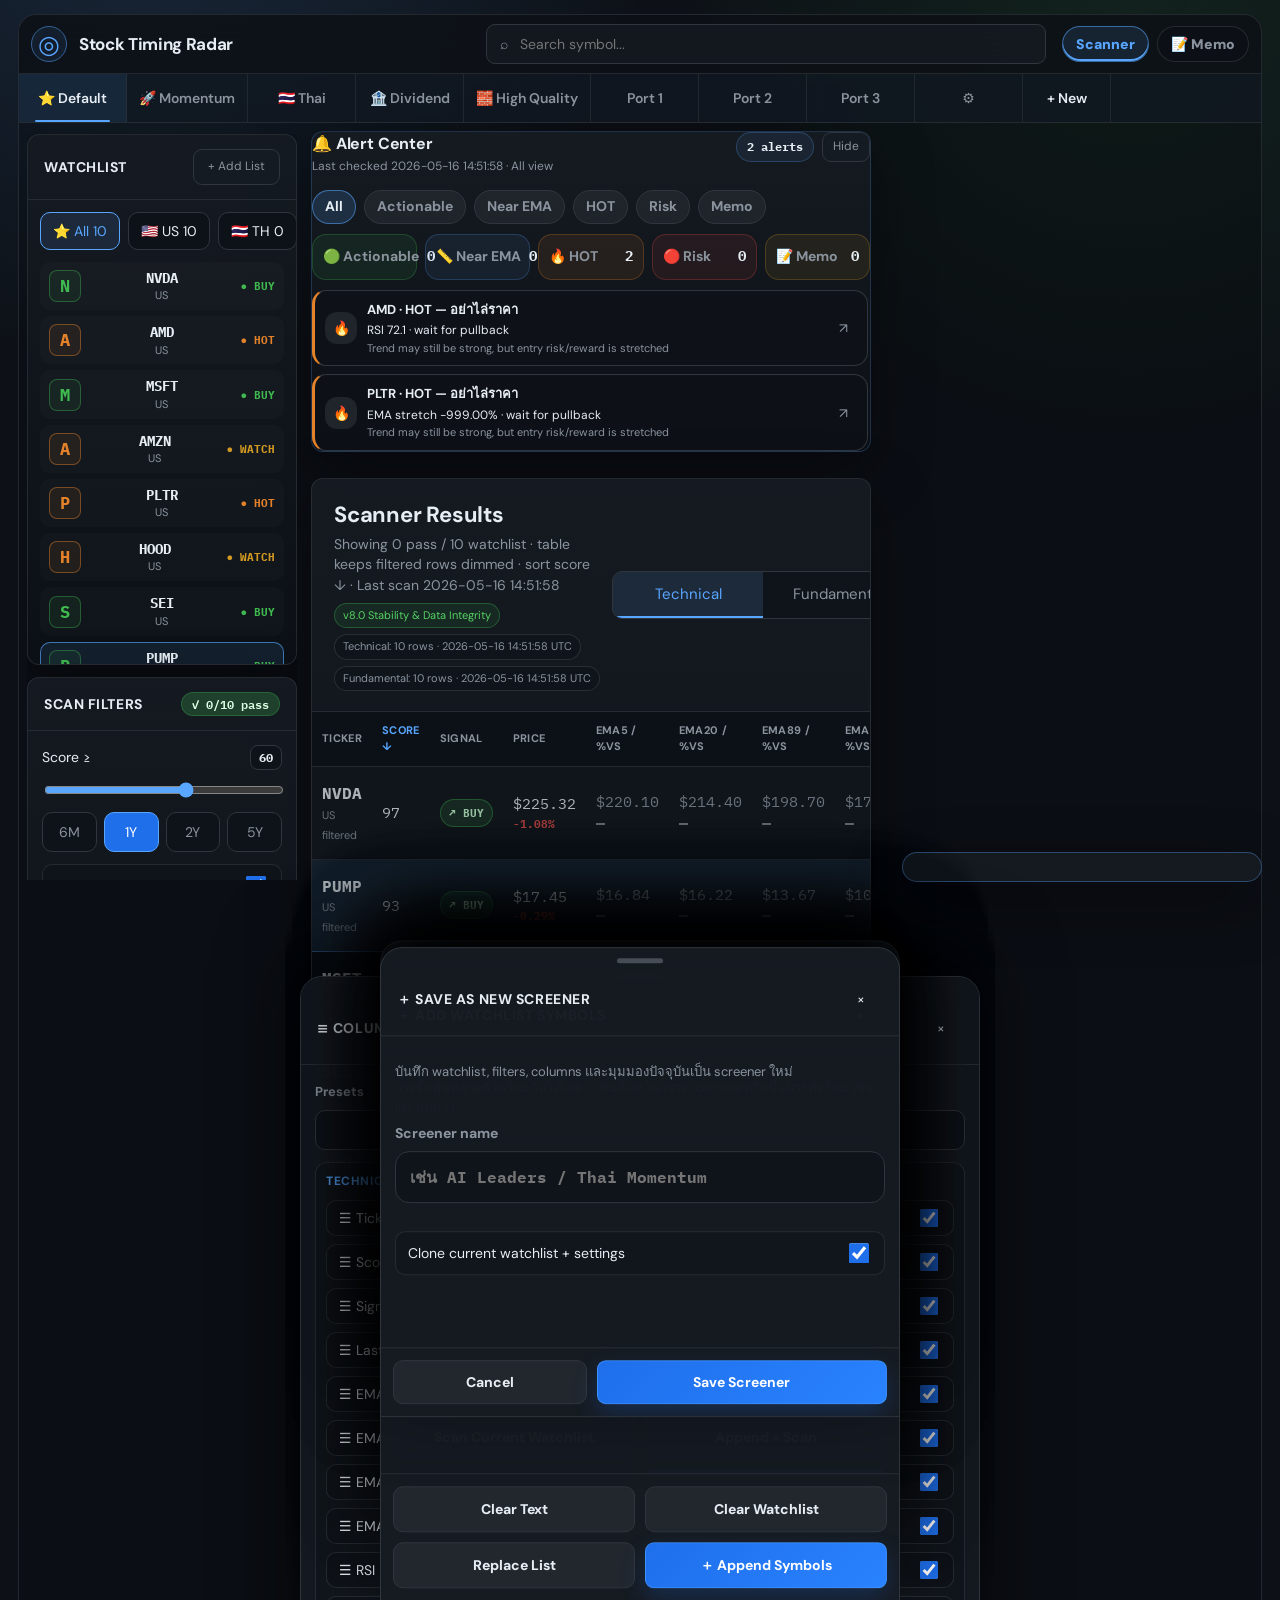
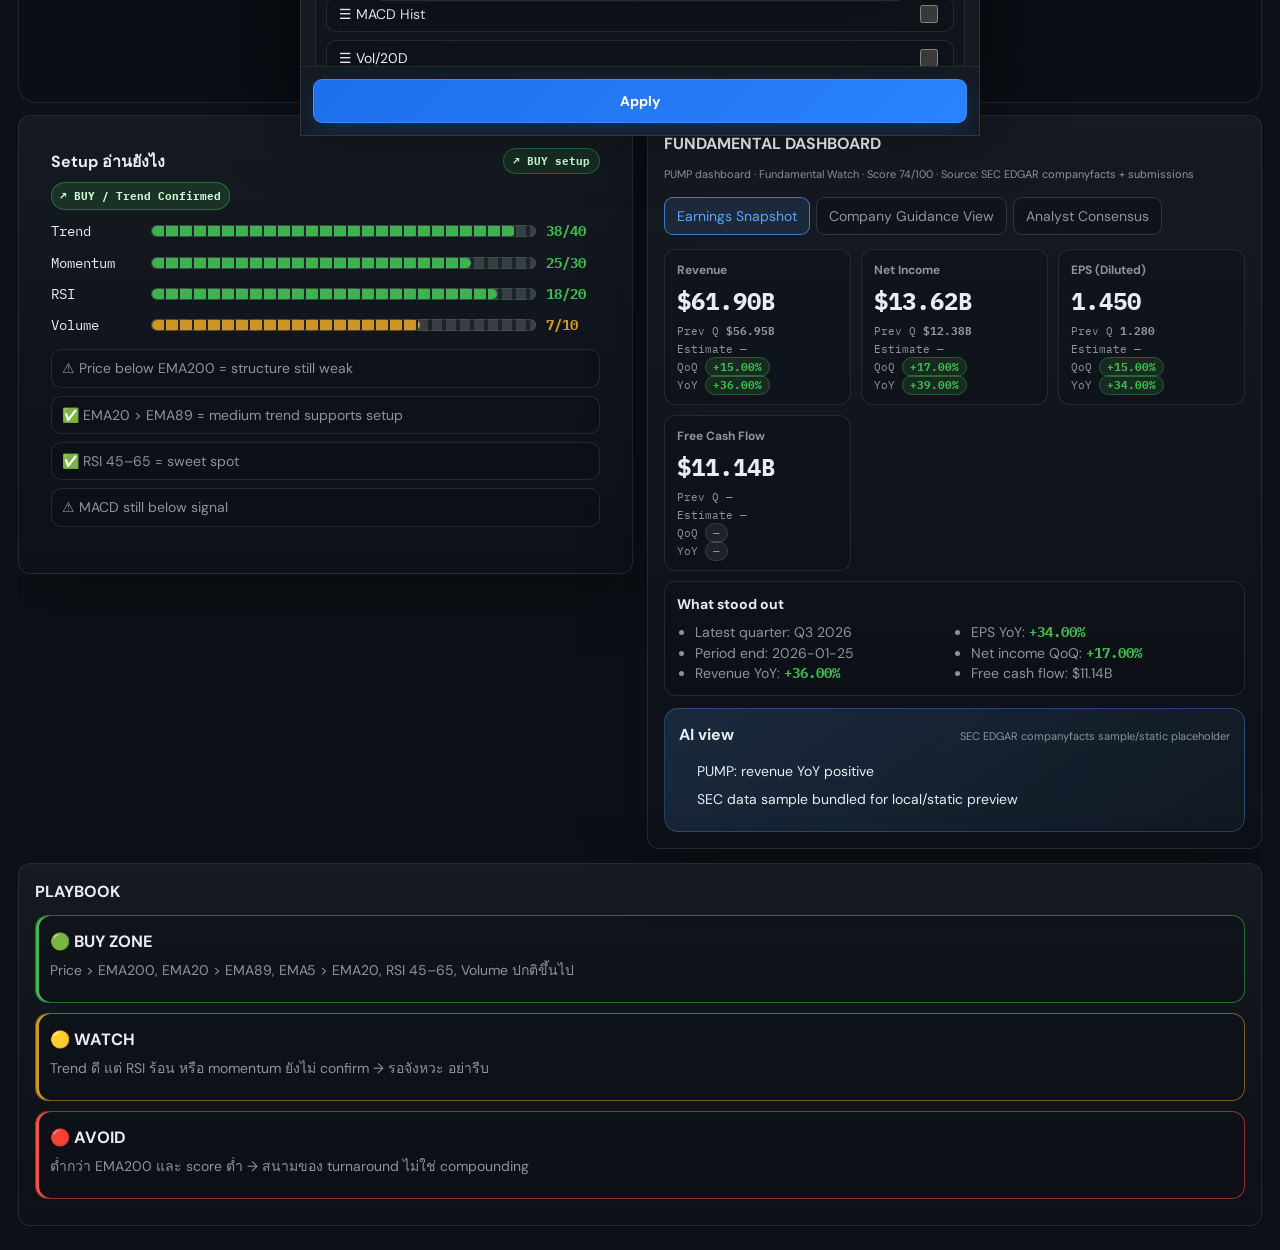
==== commit 70d8ed6a: "Merge pull request #5 from rasita2644-star/deploy-v8-0-stability-final Release Stock Timing Radar v8" ====
--- a/static/index.html
+++ b/static/index.html
@@ -3,7 +3,7 @@
 <head>
   <meta charset="utf-8" />
   <meta name="viewport" content="width=device-width, initial-scale=1, viewport-fit=cover" />
-  <title>Stock Timing Radar v6.9 Deploy</title>
+  <title>Stock Timing Radar v8.0 Stability</title>
   <link rel="preconnect" href="https://fonts.googleapis.com">
   <link rel="preconnect" href="https://fonts.gstatic.com" crossorigin>
   <link href="https://fonts.googleapis.com/css2?family=DM+Sans:wght@400;500;600;700&family=IBM+Plex+Mono:wght@400;500;600;700&display=swap" rel="stylesheet">
--- a/static/styles.css
+++ b/static/styles.css
@@ -2255,3 +2255,293 @@
     padding-bottom: max(18px, env(safe-area-inset-bottom));
   }
 }
+
+/* v7.0 mobile screener tab hard fix */
+@media (max-width: 767px) {
+  .portfolio-tabs {
+    display: flex !important;
+    flex-wrap: nowrap !important;
+    overflow-x: auto !important;
+    overflow-y: hidden !important;
+    -webkit-overflow-scrolling: touch;
+    scroll-snap-type: x proximity;
+    gap: 10px;
+    padding-inline: 18px;
+  }
+  .portfolio-tabs .portfolio-tab {
+    flex: 0 0 auto !important;
+    min-width: max-content;
+    scroll-snap-align: start;
+    position: relative;
+    z-index: 1;
+  }
+  .portfolio-tabs .portfolio-tab.active {
+    z-index: 2;
+  }
+  .portfolio-tabs .add-tab,
+  .portfolio-tabs .screener-settings-tab {
+    display: inline-flex !important;
+  }
+  .save-screener-v70 .form-field input {
+    min-height: 52px;
+    font-size: 17px;
+  }
+}
+
+/* v7.1 — mobile reserve portfolio tabs */
+@media (max-width: 767px) {
+  .portfolio-tabs.portfolio-tabs-v71 {
+    display: flex !important;
+    flex-wrap: nowrap !important;
+    gap: 10px !important;
+    overflow-x: auto !important;
+    overflow-y: hidden !important;
+    padding: 12px 18px !important;
+    -webkit-overflow-scrolling: touch;
+    scroll-snap-type: x proximity;
+  }
+  .portfolio-tabs.portfolio-tabs-v71 .portfolio-tab,
+  .portfolio-tabs.portfolio-tabs-v71 .add-tab,
+  .portfolio-tabs.portfolio-tabs-v71 .screener-settings-tab {
+    display: none !important;
+  }
+  .portfolio-tabs.portfolio-tabs-v71 .portfolio-tab-v71 {
+    display: inline-flex !important;
+    align-items: center;
+    justify-content: center;
+    flex: 0 0 auto !important;
+    min-width: 112px;
+    min-height: 56px;
+    padding: 0 18px;
+    border: 1px solid var(--border);
+    border-radius: 18px;
+    background: rgba(22,27,34,.82);
+    color: var(--muted);
+    font: inherit;
+    font-weight: 800;
+    font-size: 18px;
+    line-height: 1;
+    white-space: nowrap;
+    scroll-snap-align: start;
+    position: relative;
+    z-index: 2;
+  }
+  .portfolio-tabs.portfolio-tabs-v71 .portfolio-tab-v71.active {
+    color: var(--text);
+    background: rgba(88, 166, 255, 0.14);
+    border-color: rgba(88,166,255,.6);
+    box-shadow: inset 0 -3px 0 var(--accent);
+  }
+  .portfolio-tabs.portfolio-tabs-v71 .portfolio-tab-v71.settings {
+    min-width: 96px;
+    font-size: 16px;
+    color: var(--text);
+  }
+}
+
+/* v7.2 Memo mobile render + table view + EMA alert fixes */
+.memo-view-toggle {
+  display: none;
+  gap: 8px;
+  border: 1px solid var(--border-soft);
+  border-radius: 16px;
+  padding: 4px;
+  background: rgba(13,17,23,.72);
+}
+.memo-view-btn {
+  flex: 1;
+  min-height: 44px;
+  border: 0;
+  border-radius: 12px;
+  background: transparent;
+  color: var(--muted);
+  font-weight: 900;
+  font-size: 15px;
+}
+.memo-view-btn.active {
+  background: rgba(88,166,255,.16);
+  color: var(--accent);
+  box-shadow: inset 0 -2px 0 var(--accent);
+}
+.memo-alert-label,
+.memo-alert-text {
+  color: var(--text);
+  font-weight: 900;
+  line-height: 1.35;
+}
+.memo-alert-text { font-size: 13px; white-space: normal; }
+@media (max-width: 767px) {
+  .memo-view-toggle { display: flex; }
+  body.memo-active .memo-table-card { display: none; }
+  body.memo-active.memo-mobile-table-view .memo-table-card { display: block; overflow: hidden; padding: 0; }
+  body.memo-active.memo-mobile-table-view .memo-table-wrap { overflow-x: auto; -webkit-overflow-scrolling: touch; }
+  body.memo-active.memo-mobile-table-view .memo-table { min-width: 1180px; }
+  body.memo-active.memo-mobile-table-view .memo-mobile-list { display: none; }
+  body.memo-active.memo-mobile-table-view .memo-table th,
+  body.memo-active.memo-mobile-table-view .memo-table td { white-space: nowrap; vertical-align: top; }
+  body.memo-active.memo-mobile-table-view .memo-table th:nth-child(3),
+  body.memo-active.memo-mobile-table-view .memo-table td:nth-child(3) {
+    position: sticky;
+    left: 0;
+    z-index: 2;
+    background: linear-gradient(90deg, rgba(22,27,34,1), rgba(22,27,34,.96));
+    box-shadow: 8px 0 14px rgba(0,0,0,.22);
+  }
+  body.memo-active.memo-mobile-table-view .memo-table th:nth-child(3) { z-index: 3; }
+  .memo-modal-card { max-height: 100dvh; }
+  .memo-form .memo-field input,
+  .memo-form .memo-field select,
+  .memo-form .memo-field textarea { font-size: 16px; }
+  .memo-card-kpis { grid-template-columns: 1fr 1fr; }
+}
+
+/* v7.4 memo cockpit card: bilingual memo status + tags + alert ladder */
+.memo-phase-badge {
+  display:inline-flex;
+  flex-direction:column;
+  align-items:flex-start;
+  gap:2px;
+  border:1px solid rgba(139,148,158,.28);
+  border-radius:14px;
+  padding:9px 11px;
+  background:rgba(139,148,158,.10);
+  line-height:1.15;
+  max-width:100%;
+}
+.memo-phase-badge .memo-phase-th { font:900 14px var(--sans); color:var(--text); }
+.memo-phase-badge .memo-phase-en { font:800 12px var(--mono); color:var(--muted); }
+.memo-phase-badge.early-uptrend,
+.memo-phase-badge.rotation-watch { color:#79c0ff; border-color:rgba(88,166,255,.46); background:rgba(88,166,255,.13); }
+.memo-phase-badge.uptrend-confirmed,
+.memo-phase-badge.actionable { color:#56d364; border-color:rgba(63,185,80,.48); background:rgba(63,185,80,.14); }
+.memo-phase-badge.healthy-pullback { color:#39d0d8; border-color:rgba(57,208,216,.42); background:rgba(57,208,216,.12); }
+.memo-phase-badge.hot-wait-pullback,
+.memo-phase-badge.oversold-watch { color:#ffa657; border-color:rgba(227,130,42,.55); background:rgba(227,130,42,.16); }
+.memo-phase-badge.squeeze-setup { color:#d2a8ff; border-color:rgba(210,168,255,.45); background:rgba(210,168,255,.12); }
+.memo-phase-badge.distribution-risk,
+.memo-phase-badge.downtrend-phase,
+.memo-phase-badge.invalidated { color:#ff7b72; border-color:rgba(248,81,73,.48); background:rgba(248,81,73,.14); }
+.memo-phase-badge.done-phase,
+.memo-phase-badge.ignored-phase { color:#8b949e; border-color:rgba(139,148,158,.35); background:rgba(139,148,158,.10); }
+.memo-primary-status { display:flex; align-items:center; justify-content:flex-start; }
+.memo-primary-status .memo-phase-badge { width:100%; }
+.memo-card-conviction { display:flex; align-items:center; gap:6px; flex-wrap:wrap; justify-content:flex-end; color:var(--muted); font-weight:900; }
+.memo-section-label { color:var(--muted); font-size:11px; font-weight:1000; letter-spacing:.06em; text-transform:uppercase; margin-bottom:-5px; }
+.memo-tags { display:flex; flex-wrap:wrap; gap:7px; align-items:center; }
+.memo-tags.compact { min-width:160px; }
+.memo-tag { display:inline-flex; align-items:center; min-height:26px; border-radius:999px; padding:0 9px; font:900 11px var(--mono); border:1px solid rgba(139,148,158,.25); background:rgba(139,148,158,.10); color:var(--muted); white-space:nowrap; }
+.memo-tag.good { color:#56d364; border-color:rgba(63,185,80,.38); background:rgba(63,185,80,.12); }
+.memo-tag.warm { color:#ffa657; border-color:rgba(227,130,42,.42); background:rgba(227,130,42,.13); }
+.memo-tag.risk { color:#ff7b72; border-color:rgba(248,81,73,.42); background:rgba(248,81,73,.13); }
+.memo-ladder { display:grid; grid-template-columns:1fr 1fr; gap:7px; }
+.memo-ladder-step { display:flex; align-items:center; gap:7px; min-height:30px; border-radius:10px; padding:6px 8px; border:1px solid rgba(139,148,158,.20); background:rgba(13,17,23,.48); color:var(--muted); font-size:12px; font-weight:850; }
+.memo-ladder-step b { font:1000 13px var(--mono); }
+.memo-ladder-step.done { color:#56d364; border-color:rgba(63,185,80,.34); background:rgba(63,185,80,.10); }
+.memo-ladder-step.todo { color:#8b949e; }
+.memo-card-kpis.compact { grid-template-columns:repeat(3,minmax(0,1fr)); }
+.memo-card-kpis.compact .memo-kpi b small { display:block; margin-top:4px; font:800 11px var(--mono); color:var(--muted); }
+.memo-card-footer { display:flex; align-items:center; justify-content:space-between; gap:10px; flex-wrap:wrap; }
+.memo-table-substatus { margin-top:6px; display:flex; flex-wrap:wrap; gap:4px; }
+.memo-table .memo-phase-badge { min-width:160px; }
+.memo-table .memo-phase-badge .memo-phase-th { font-size:12px; }
+.memo-table .memo-phase-badge .memo-phase-en { font-size:10px; }
+.memo-phase-card { position:relative; overflow:hidden; }
+.memo-phase-card::before { content:""; position:absolute; left:0; top:0; bottom:0; width:4px; background:rgba(139,148,158,.45); }
+.memo-phase-card.uptrend-confirmed::before,
+.memo-phase-card.actionable::before { background:#3fb950; }
+.memo-phase-card.early-uptrend::before,
+.memo-phase-card.rotation-watch::before { background:#58a6ff; }
+.memo-phase-card.healthy-pullback::before { background:#39d0d8; }
+.memo-phase-card.hot-wait-pullback::before,
+.memo-phase-card.oversold-watch::before { background:#e3822a; }
+.memo-phase-card.squeeze-setup::before { background:#d2a8ff; }
+.memo-phase-card.distribution-risk::before,
+.memo-phase-card.downtrend-phase::before,
+.memo-phase-card.invalidated::before { background:#f85149; }
+@media (max-width:767px){
+  .memo-card-kpis.compact { grid-template-columns:1fr; }
+  .memo-ladder { grid-template-columns:1fr; }
+  .memo-card-conviction { justify-content:flex-start; }
+  .memo-phase-badge { padding:10px 12px; }
+  .memo-phase-badge .memo-phase-th { font-size:15px; }
+  .memo-phase-badge .memo-phase-en { font-size:12px; }
+  .memo-card-footer { align-items:flex-start; }
+}
+
+/* v8.0 Stability & Data Integrity polish */
+.v80-data-bar {
+  display:flex;
+  flex-wrap:wrap;
+  align-items:center;
+  gap:6px 10px;
+  margin-top:8px;
+  font-size:11px;
+  line-height:1.4;
+  color:var(--muted);
+}
+.v80-data-bar span {
+  border:1px solid rgba(48,54,61,.75);
+  background:rgba(13,17,23,.48);
+  border-radius:999px;
+  padding:4px 8px;
+  white-space:nowrap;
+}
+.v80-data-bar.ok .v80-build { color:#56d364; border-color:rgba(63,185,80,.35); background:rgba(63,185,80,.10); }
+.v80-data-bar.warn .v80-build,
+.v80-data-bar .v80-warning { color:#ffa657; border-color:rgba(227,130,42,.45); background:rgba(227,130,42,.12); }
+.v80-render-error {
+  margin-bottom:12px;
+  border:1px solid rgba(248,81,73,.48);
+  background:rgba(248,81,73,.12);
+  color:#ffb3ad;
+  border-radius:14px;
+  padding:12px;
+  font-size:13px;
+}
+@media (max-width: 767px) {
+  .portfolio-tabs.portfolio-tabs-v80 {
+    display:flex;
+    gap:8px;
+    padding:8px 12px 10px;
+    overflow-x:auto;
+    -webkit-overflow-scrolling:touch;
+    scroll-snap-type:x proximity;
+    background:rgba(13,17,23,.94);
+    border-bottom:1px solid var(--border);
+  }
+  .portfolio-tabs.portfolio-tabs-v80 .portfolio-tab,
+  .portfolio-tabs.portfolio-tabs-v80 .add-tab,
+  .portfolio-tabs.portfolio-tabs-v80 .more-tab,
+  .portfolio-tabs.portfolio-tabs-v80 .portfolio-tab-v71 {
+    display:none !important;
+  }
+  .portfolio-tabs.portfolio-tabs-v80 .portfolio-tab-v80 {
+    display:inline-flex !important;
+    align-items:center;
+    justify-content:center;
+    flex:0 0 auto;
+    min-width:88px;
+    min-height:44px;
+    padding:0 14px;
+    border:1px solid var(--border);
+    border-radius:999px;
+    background:rgba(22,27,34,.86);
+    color:var(--muted);
+    font:800 14px/1 var(--sans);
+    letter-spacing:.01em;
+    white-space:nowrap;
+    scroll-snap-align:start;
+  }
+  .portfolio-tabs.portfolio-tabs-v80 .portfolio-tab-v80.active {
+    color:var(--text);
+    border-color:rgba(88,166,255,.65);
+    background:rgba(88,166,255,.16);
+    box-shadow:inset 0 -2px 0 var(--accent);
+  }
+  .portfolio-tabs.portfolio-tabs-v80 .portfolio-tab-v80.settings {
+    min-width:92px;
+    color:var(--text);
+  }
+  .v80-data-bar { padding-right:6px; overflow:hidden; }
+  .v80-data-bar span { font-size:10.5px; padding:3px 7px; max-width:100%; overflow:hidden; text-overflow:ellipsis; }
+}
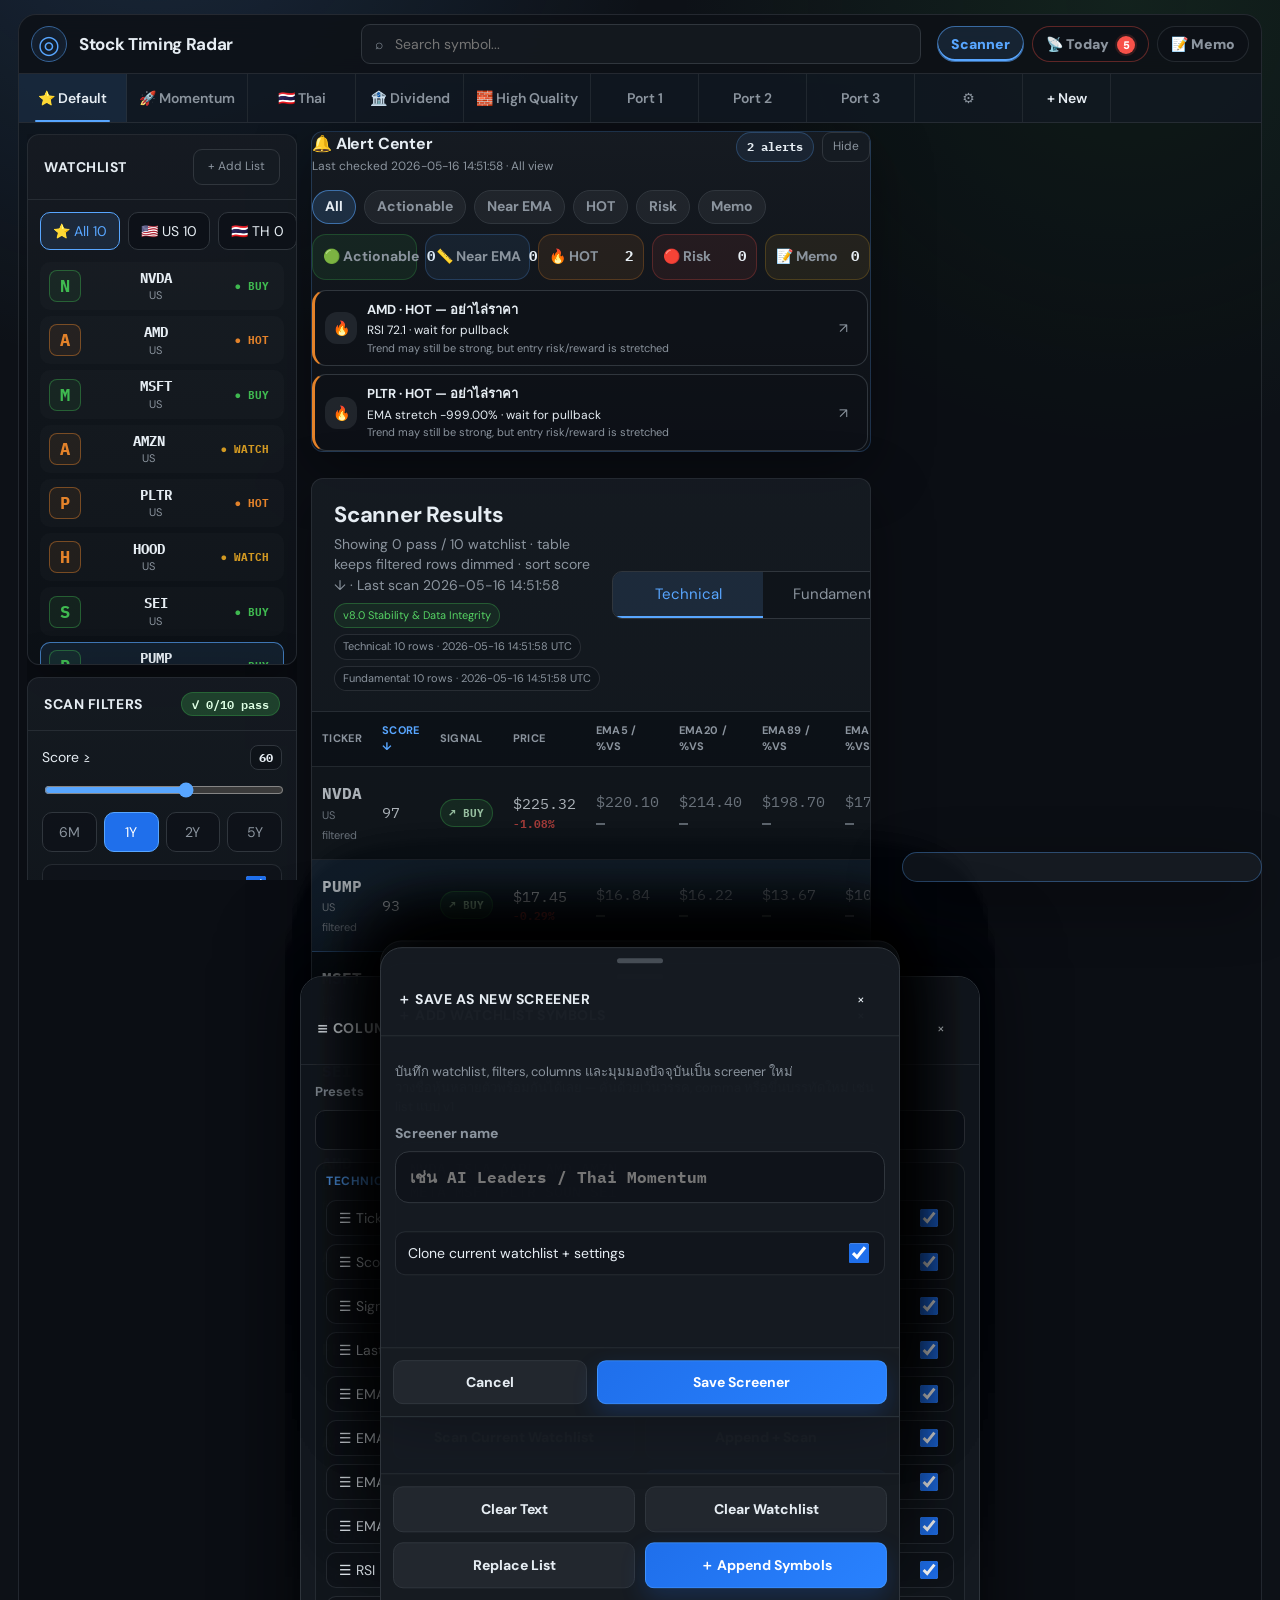
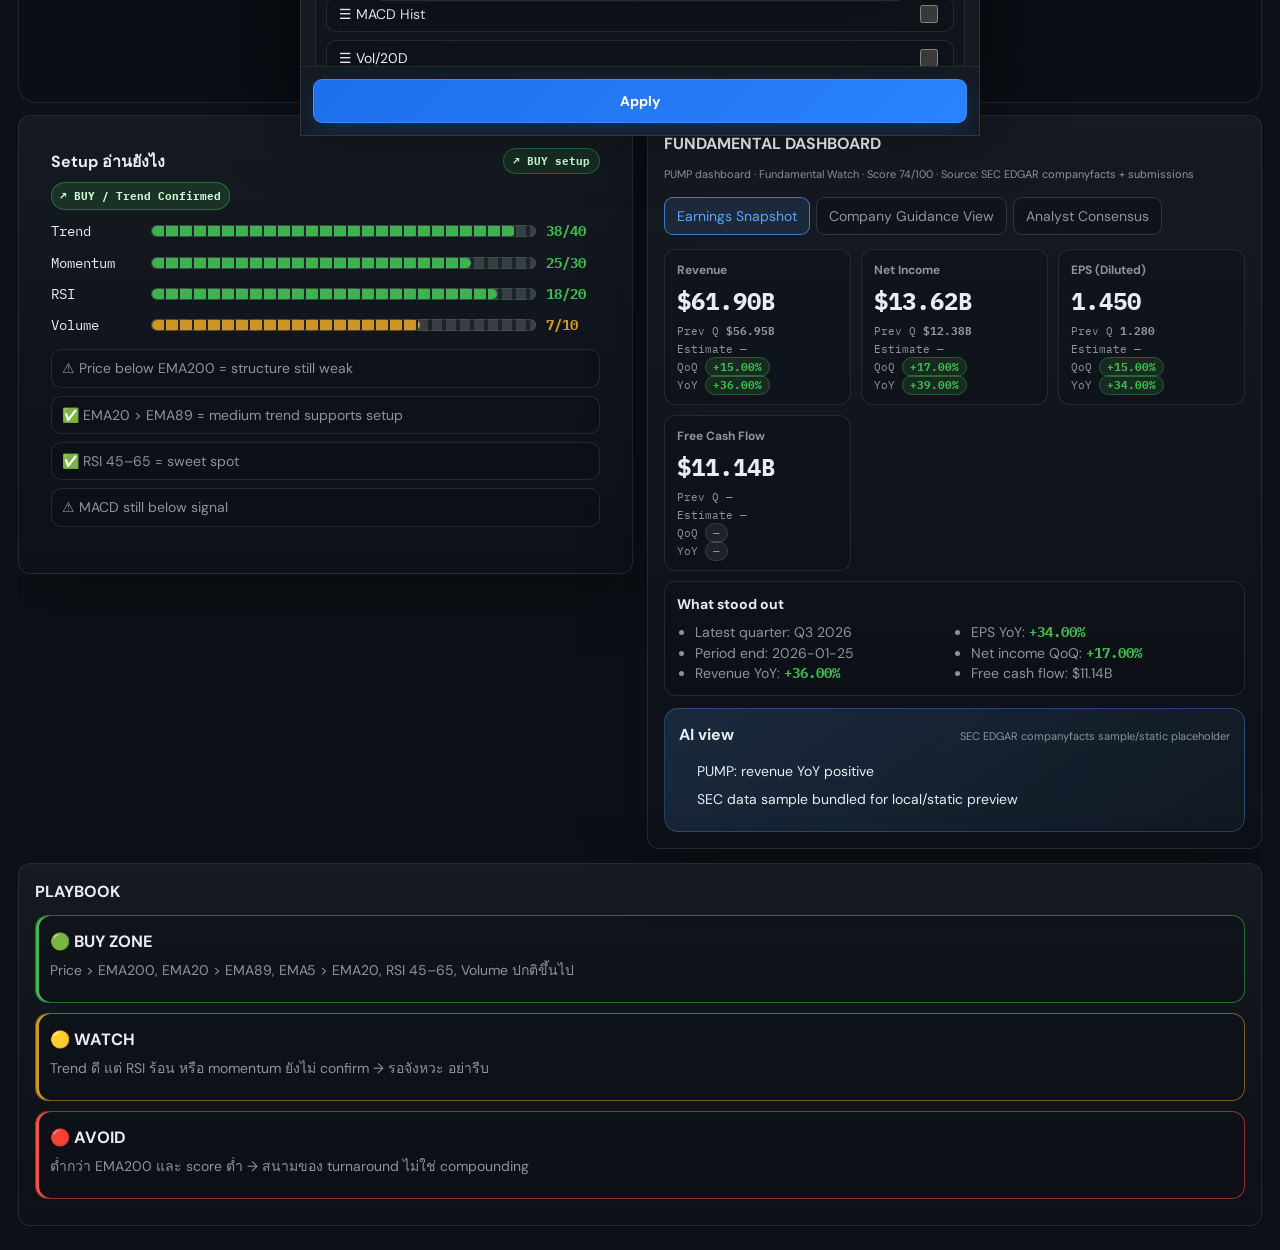
==== commit ee37555c: "Load recommendation trends chart script v8.2.1" ====
--- a/static/index.html
+++ b/static/index.html
@@ -364,5 +364,6 @@
     <button class="ghost-btn alert-clear-btn" type="button" data-dismiss-all-alerts>Clear all</button>
   </section>
   <script src="app.js"></script>
+  <script src="recommendation_trends_patch.js"></script>
 </body>
 </html>
--- a/static/styles.css
+++ b/static/styles.css
@@ -2545,3 +2545,200 @@
   .v80-data-bar { padding-right:6px; overflow:hidden; }
   .v80-data-bar span { font-size:10.5px; padding:3px 7px; max-width:100%; overflow:hidden; text-overflow:ellipsis; }
 }
+
+/* v8.1 Today's Attention List */
+.attention-nav-badge {
+  min-width: 18px;
+  height: 18px;
+  padding: 0 5px;
+  border-radius: 999px;
+  display: inline-flex;
+  align-items: center;
+  justify-content: center;
+  margin-left: 5px;
+  font-size: 11px;
+  line-height: 1;
+  color: #fff;
+  background: var(--red, #F85149);
+  box-shadow: 0 0 0 2px rgba(248,81,73,.16);
+}
+.app-mode-btn.has-attention:not(.active) { border-color: rgba(248,81,73,.35); }
+.attention-page { display: none; padding: 0 18px 56px; }
+body.attention-active .portfolio-tabs,
+body.attention-active .workspace,
+body.attention-active .lower-grid,
+body.attention-active .mobile-scan-btn,
+body.attention-active .memo-page { display: none !important; }
+body.attention-active .attention-page { display: block; }
+.attention-shell { width: min(1280px, 100%); margin: 0 auto; display: grid; gap: 14px; }
+.attention-hero {
+  display: flex;
+  justify-content: space-between;
+  align-items: flex-start;
+  gap: 14px;
+  padding: 18px;
+  border-left: 3px solid var(--accent, #58A6FF);
+}
+.attention-title h2 { margin: 0; font-size: clamp(20px, 3vw, 28px); letter-spacing: -.02em; }
+.attention-title p { margin: 6px 0 0; color: var(--muted, #8B949E); }
+.attention-stale {
+  padding: 10px 12px;
+  border: 1px solid rgba(210,153,34,.45);
+  background: rgba(210,153,34,.12);
+  color: #f3c36f;
+  border-radius: 14px;
+  font-weight: 800;
+  max-width: 420px;
+}
+.attention-filter-bar { display: flex; gap: 8px; overflow-x: auto; padding-bottom: 2px; }
+.attention-filter {
+  min-height: 40px;
+  padding: 0 14px;
+  border-radius: 999px;
+  border: 1px solid var(--border, #30363D);
+  background: rgba(22,27,34,.72);
+  color: var(--muted, #8B949E);
+  font-weight: 900;
+  cursor: pointer;
+  white-space: nowrap;
+}
+.attention-filter.active {
+  color: var(--text, #E6EDF3);
+  border-color: rgba(88,166,255,.65);
+  background: rgba(88,166,255,.14);
+  box-shadow: inset 0 -2px 0 var(--accent, #58A6FF);
+}
+.attention-table-card { padding: 0; overflow: hidden; }
+.attention-table-wrap { overflow: visible; }
+.attention-table { width: 100%; border-collapse: collapse; }
+.attention-table th,
+.attention-table td { padding: 13px 14px; border-bottom: 1px solid var(--border, #30363D); text-align: left; vertical-align: top; }
+.attention-table th { color: var(--muted, #8B949E); font-size: 12px; text-transform: uppercase; letter-spacing: .05em; background: rgba(13,17,23,.88); }
+.attention-table td strong { display: block; font-family: var(--mono, 'IBM Plex Mono', monospace); font-size: 15px; }
+.attention-table td small { display: block; color: var(--muted, #8B949E); margin-top: 3px; max-width: 220px; }
+.attention-row.severity-row-high { background: linear-gradient(90deg, rgba(248,81,73,.12), transparent 42%); }
+.attention-row.severity-row-medium { background: linear-gradient(90deg, rgba(210,153,34,.09), transparent 38%); }
+.trigger-badge,
+.severity-badge {
+  display: inline-flex;
+  align-items: center;
+  gap: 6px;
+  min-height: 28px;
+  padding: 3px 9px;
+  border-radius: 999px;
+  font-weight: 900;
+  white-space: nowrap;
+  border: 1px solid var(--border, #30363D);
+}
+.trigger-price { color: #9dccff; background: rgba(88,166,255,.13); border-color: rgba(88,166,255,.34); }
+.trigger-sec { color: #ffbd80; background: rgba(227,130,42,.13); border-color: rgba(227,130,42,.34); }
+.trigger-earnings { color: #d9c1ff; background: rgba(163,113,247,.13); border-color: rgba(163,113,247,.34); }
+.trigger-buy { color: #8af0a6; background: rgba(63,185,80,.13); border-color: rgba(63,185,80,.34); }
+.trigger-trim { color: #ffaaa5; background: rgba(248,81,73,.12); border-color: rgba(248,81,73,.32); }
+.trigger-default { color: var(--muted, #8B949E); background: rgba(139,148,158,.10); }
+.severity-high { color: #ffb0ab; background: rgba(248,81,73,.16); border-color: rgba(248,81,73,.42); }
+.severity-medium { color: #f3cd7d; background: rgba(210,153,34,.16); border-color: rgba(210,153,34,.42); }
+.severity-low { color: var(--muted, #8B949E); background: rgba(139,148,158,.11); }
+.attention-signals { line-height: 1.55; }
+.attention-signals span { display: inline; }
+.signal-dot { color: var(--muted, #8B949E); margin: 0 6px; }
+.attention-actions { display: flex; flex-wrap: wrap; gap: 7px; }
+.attention-action-btn {
+  min-height: 34px;
+  display: inline-flex;
+  align-items: center;
+  justify-content: center;
+  padding: 0 10px;
+  border-radius: 10px;
+  border: 1px solid var(--border, #30363D);
+  color: var(--text, #E6EDF3);
+  background: rgba(13,17,23,.42);
+  text-decoration: none;
+  font-weight: 900;
+  font-size: 12px;
+}
+.attention-action-btn:hover { border-color: rgba(88,166,255,.6); color: var(--accent, #58A6FF); }
+.attention-card-list { display: none; }
+.attention-empty { padding: 26px; text-align: center; }
+.attention-empty h3 { margin: 0 0 8px; font-size: 22px; }
+.attention-empty p { color: var(--muted, #8B949E); }
+.attention-checklist { display: grid; gap: 8px; max-width: 380px; margin: 18px auto; text-align: left; color: var(--muted, #8B949E); }
+.attention-skeleton-line { width: 280px; height: 16px; border-radius: 999px; background: linear-gradient(90deg, rgba(139,148,158,.12), rgba(139,148,158,.3), rgba(139,148,158,.12)); animation: shimmer 1.2s infinite linear; }
+@keyframes shimmer { 0% { opacity:.55; } 50% { opacity:1; } 100% { opacity:.55; } }
+
+@media (max-width: 767px) {
+  .attention-page { padding: 0 12px 96px; }
+  .attention-shell { gap: 12px; }
+  .attention-hero { display: block; padding: 14px; border-radius: 18px; }
+  .attention-title h2 { font-size: 20px; }
+  .attention-stale { margin-top: 10px; font-size: 13px; }
+  .attention-filter-bar { margin: 0 -12px; padding: 0 12px 2px; }
+  .attention-filter { min-height: 44px; }
+  .attention-table-card { display: none; }
+  .attention-card-list { display: grid; gap: 12px; }
+  .attention-card {
+    padding: 14px;
+    border: 1px solid var(--border, #30363D);
+    background: var(--surface, #161B22);
+    border-radius: 18px;
+    box-shadow: 0 14px 40px rgba(0,0,0,.18);
+  }
+  .attention-card.severity-row-high { border-left: 3px solid var(--red, #F85149); background: linear-gradient(90deg, rgba(248,81,73,.11), rgba(22,27,34,1) 48%); }
+  .attention-card.severity-row-medium { border-left: 3px solid var(--yellow, #D29922); background: linear-gradient(90deg, rgba(210,153,34,.09), rgba(22,27,34,1) 48%); }
+  .attention-card-head { display: flex; justify-content: space-between; align-items: flex-start; gap: 10px; }
+  .attention-card-head strong { display:block; font-family: var(--mono, 'IBM Plex Mono', monospace); font-size: 18px; }
+  .attention-card-head span { color: var(--muted, #8B949E); font-size: 12px; }
+  .attention-card-trigger { padding-top: 12px; margin-top: 12px; border-top: 1px solid var(--border, #30363D); }
+  .attention-card-signals { margin: 12px 0; padding-left: 19px; color: var(--text, #E6EDF3); line-height: 1.6; }
+  .attention-price-strip { display:flex; justify-content: space-between; gap: 12px; padding: 9px 10px; border-radius: 12px; background: rgba(13,17,23,.56); font-family: var(--mono, 'IBM Plex Mono', monospace); }
+  .attention-mobile-actions { display: grid; grid-template-columns: repeat(2, minmax(0, 1fr)); margin-top: 12px; }
+  .attention-mobile-actions .attention-action-btn { min-height: 44px; width: 100%; }
+}
+
+/* v8.1.2 mobile stability/UI polish */
+@media (max-width: 767px) {
+  body.memo-active .memo-page {
+    padding-left: 18px !important;
+    padding-right: 18px !important;
+  }
+  body.memo-active .memo-top {
+    padding: 20px 18px !important;
+    margin-left: 0 !important;
+    margin-right: 0 !important;
+    overflow: hidden;
+  }
+  body.memo-active .memo-title h2 {
+    font-size: 30px !important;
+    line-height: 1.08 !important;
+    letter-spacing: -0.03em;
+    margin: 0 !important;
+  }
+  body.memo-active .memo-title p {
+    font-size: 15px !important;
+    line-height: 1.4 !important;
+    margin-top: 10px !important;
+  }
+  .fundamental-dashboard .yahoo-analysis-card {
+    margin-bottom: 128px !important;
+    padding-bottom: 116px !important;
+  }
+  .fundamental-dashboard .yahoo-analysis-card .link-row {
+    margin-bottom: 12px !important;
+  }
+  .fundamental-dashboard .yahoo-analysis-card .external-link {
+    width: 100%;
+    min-height: 48px;
+  }
+  .fundamental-dashboard .yahoo-analysis-card .link-row {
+    display: grid !important;
+    grid-template-columns: 1fr;
+  }
+}
+
+/* v8.1.4 Attention price/change context */
+.attention-price-cell { display: flex; flex-direction: column; gap: 3px; min-width: 92px; font-family: var(--mono, 'IBM Plex Mono', monospace); }
+.attention-price-cell strong { color: var(--text, #E6EDF3); font-size: 14px; }
+.attention-price-cell span { font-weight: 800; font-size: 13px; }
+.attention-price-cell .red, .attention-price-strip .red { color: var(--red, #F85149); }
+.attention-price-cell .green, .attention-price-strip .green { color: var(--green, #3FB950); }
+.attention-price-cell .neutral, .attention-price-strip .neutral { color: var(--muted, #8B949E); }
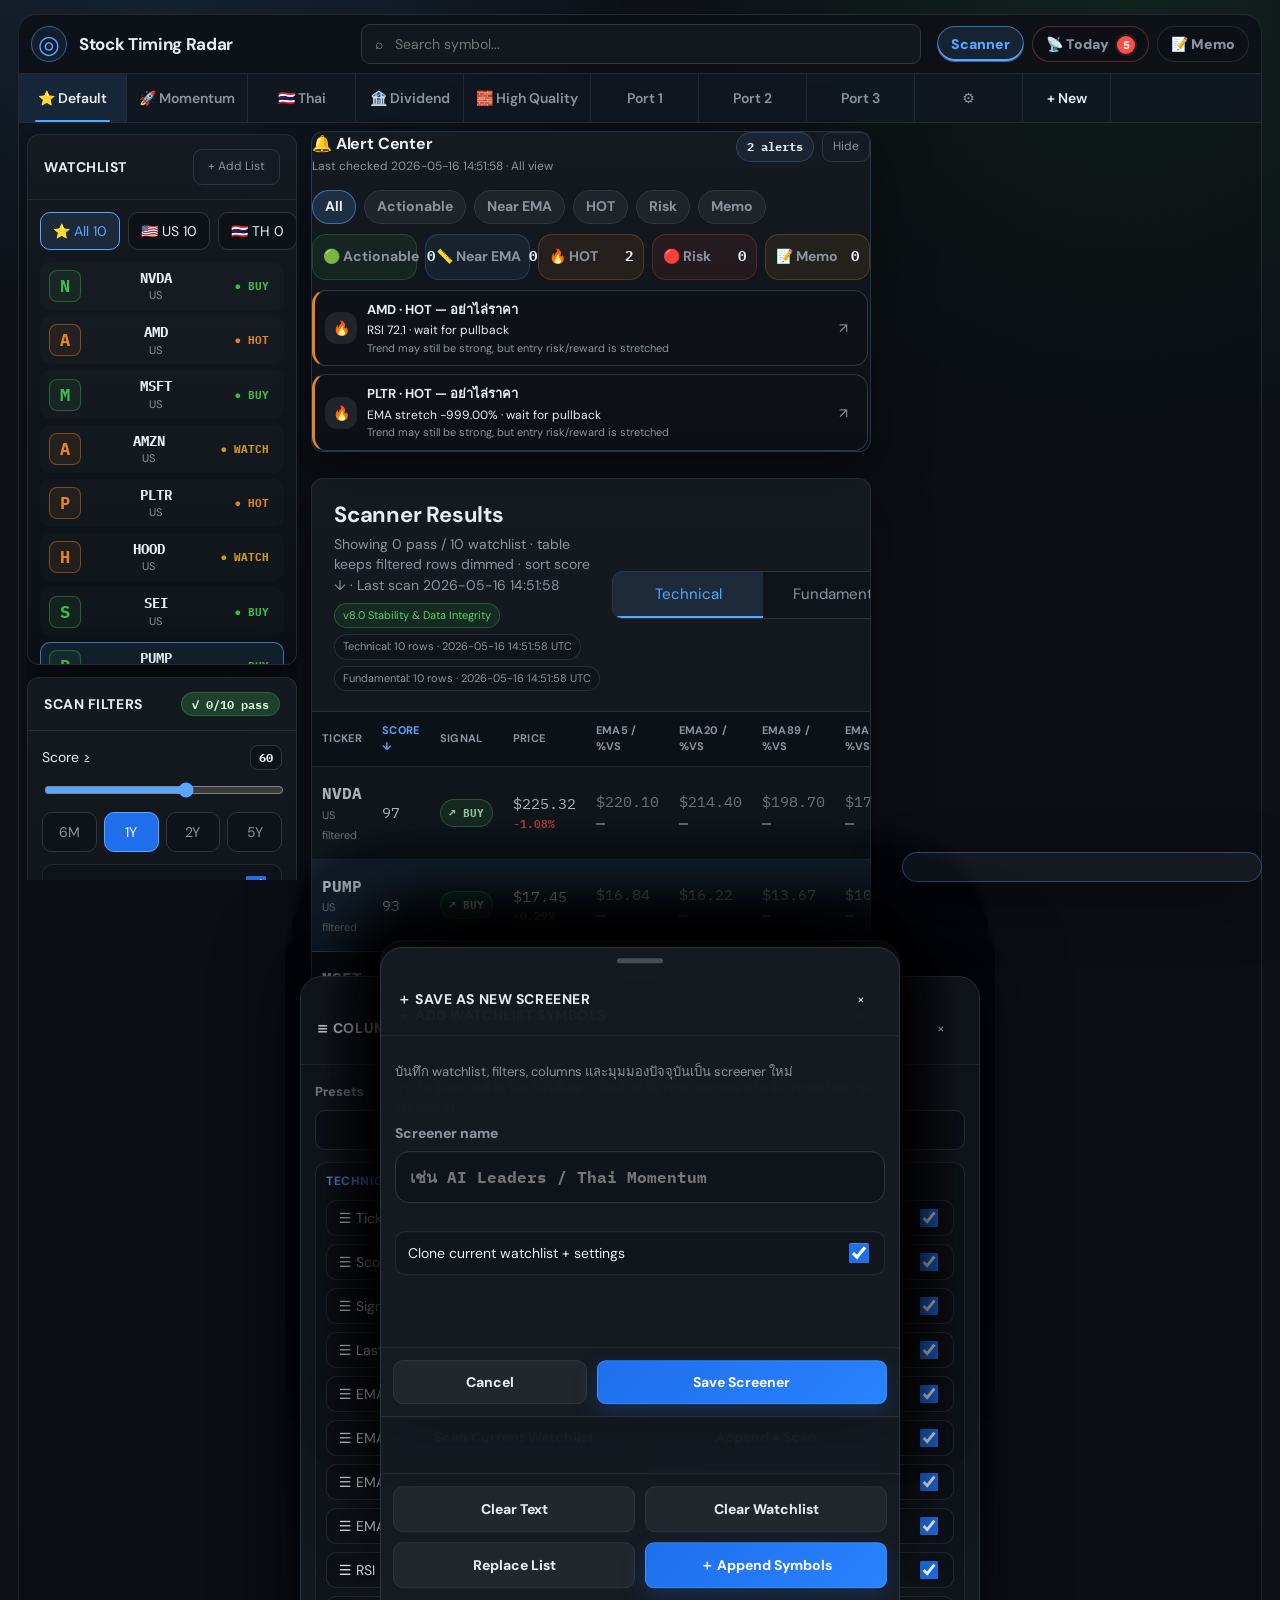
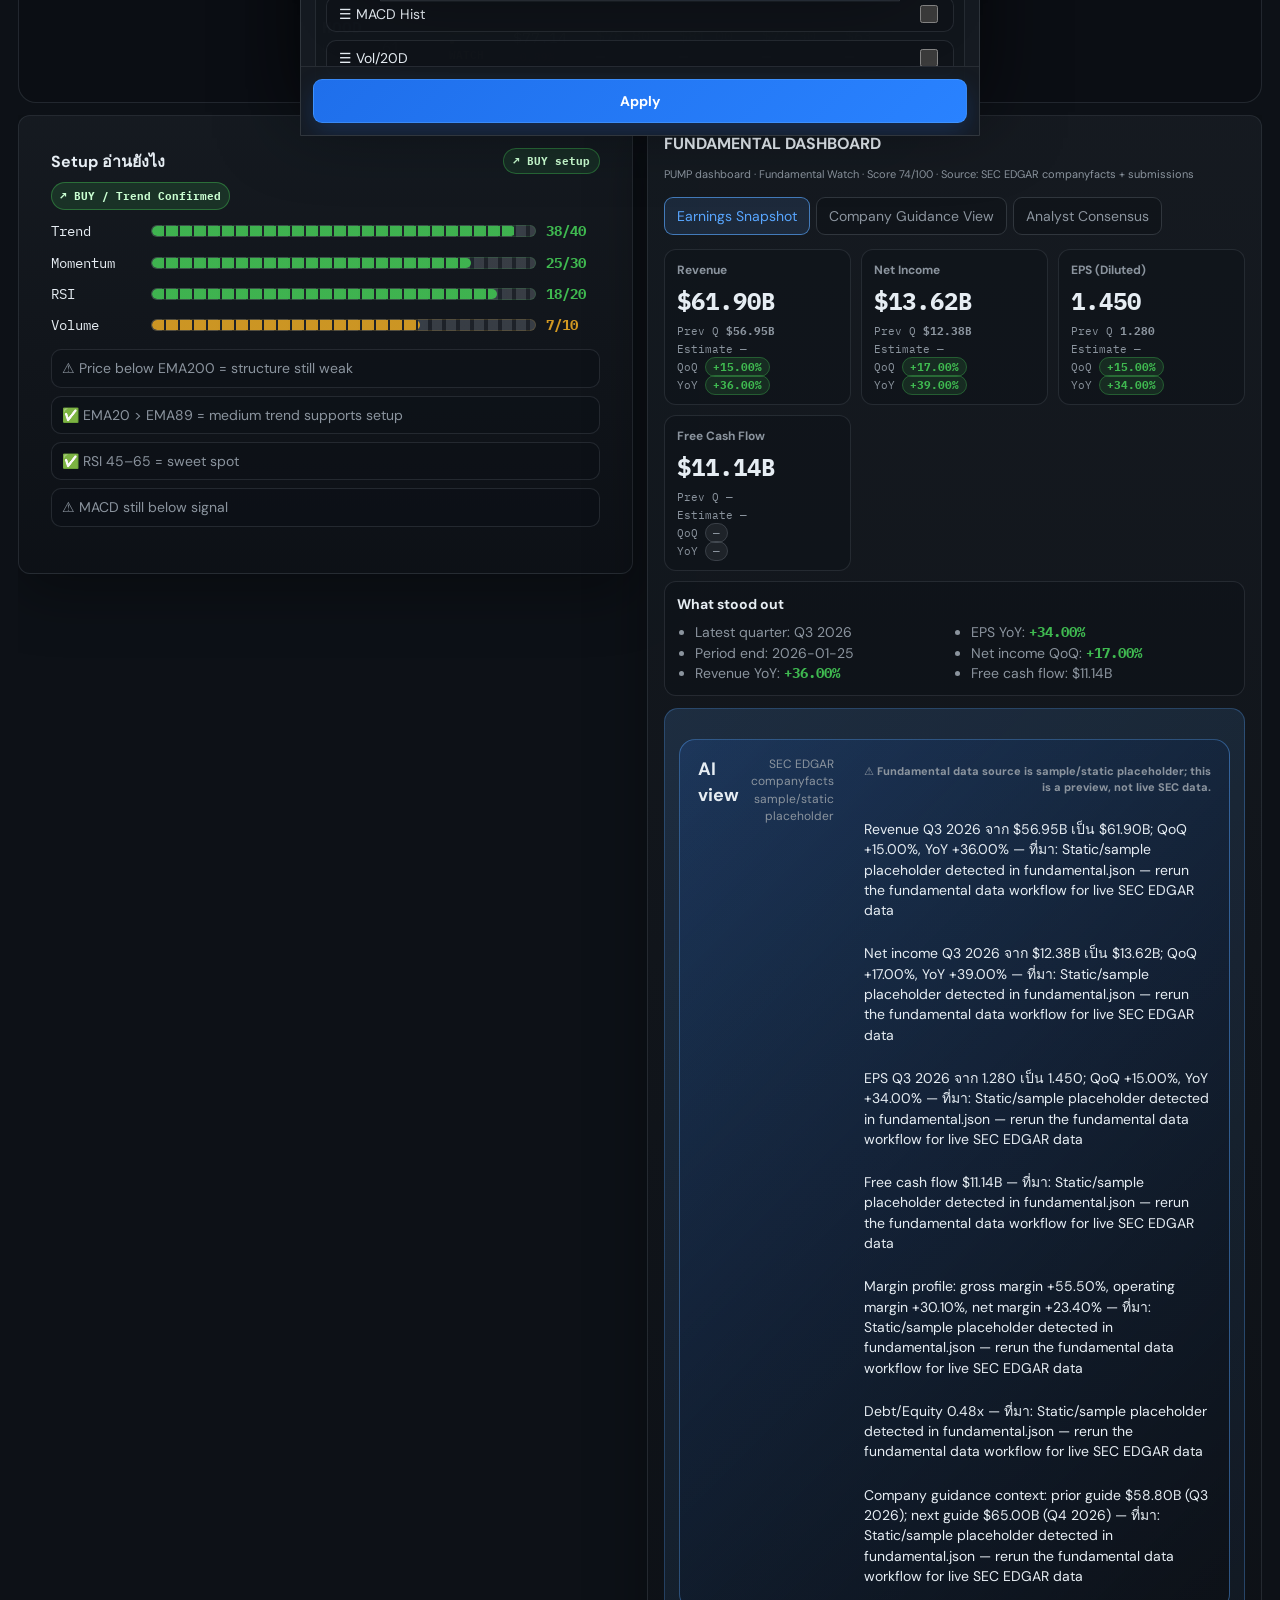
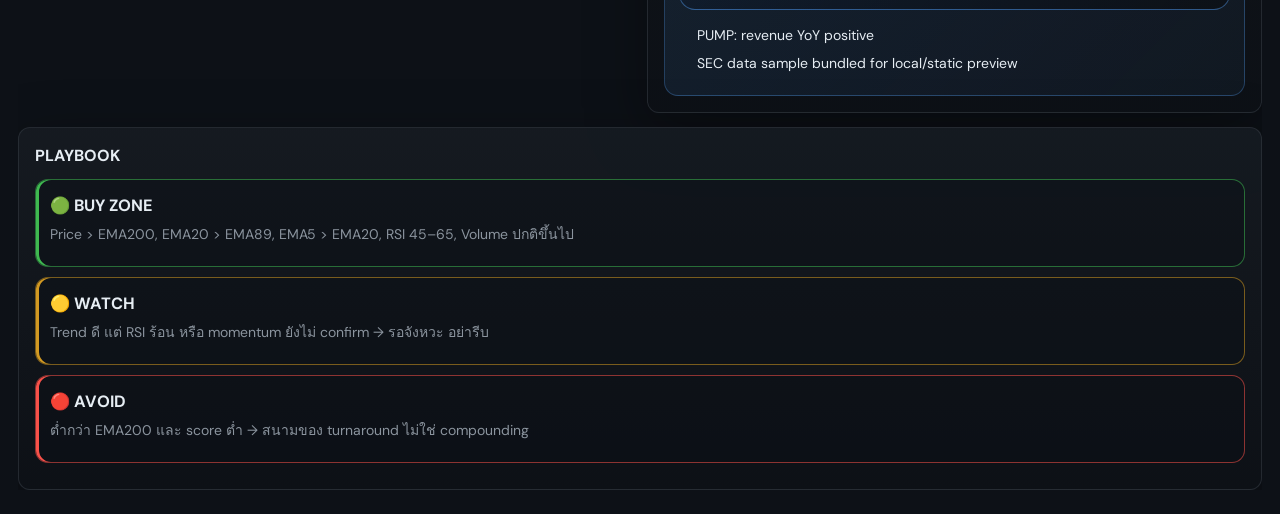
==== commit 550f502e: "Fix AI view runtime loop v8.2.4" ====
--- a/static/index.html
+++ b/static/index.html
@@ -364,6 +364,6 @@
     <button class="ghost-btn alert-clear-btn" type="button" data-dismiss-all-alerts>Clear all</button>
   </section>
   <script src="app.js"></script>
-  <script src="recommendation_trends_patch.js"></script>
+  <script src="v8_2_4_runtime_fix.js"></script>
 </body>
 </html>
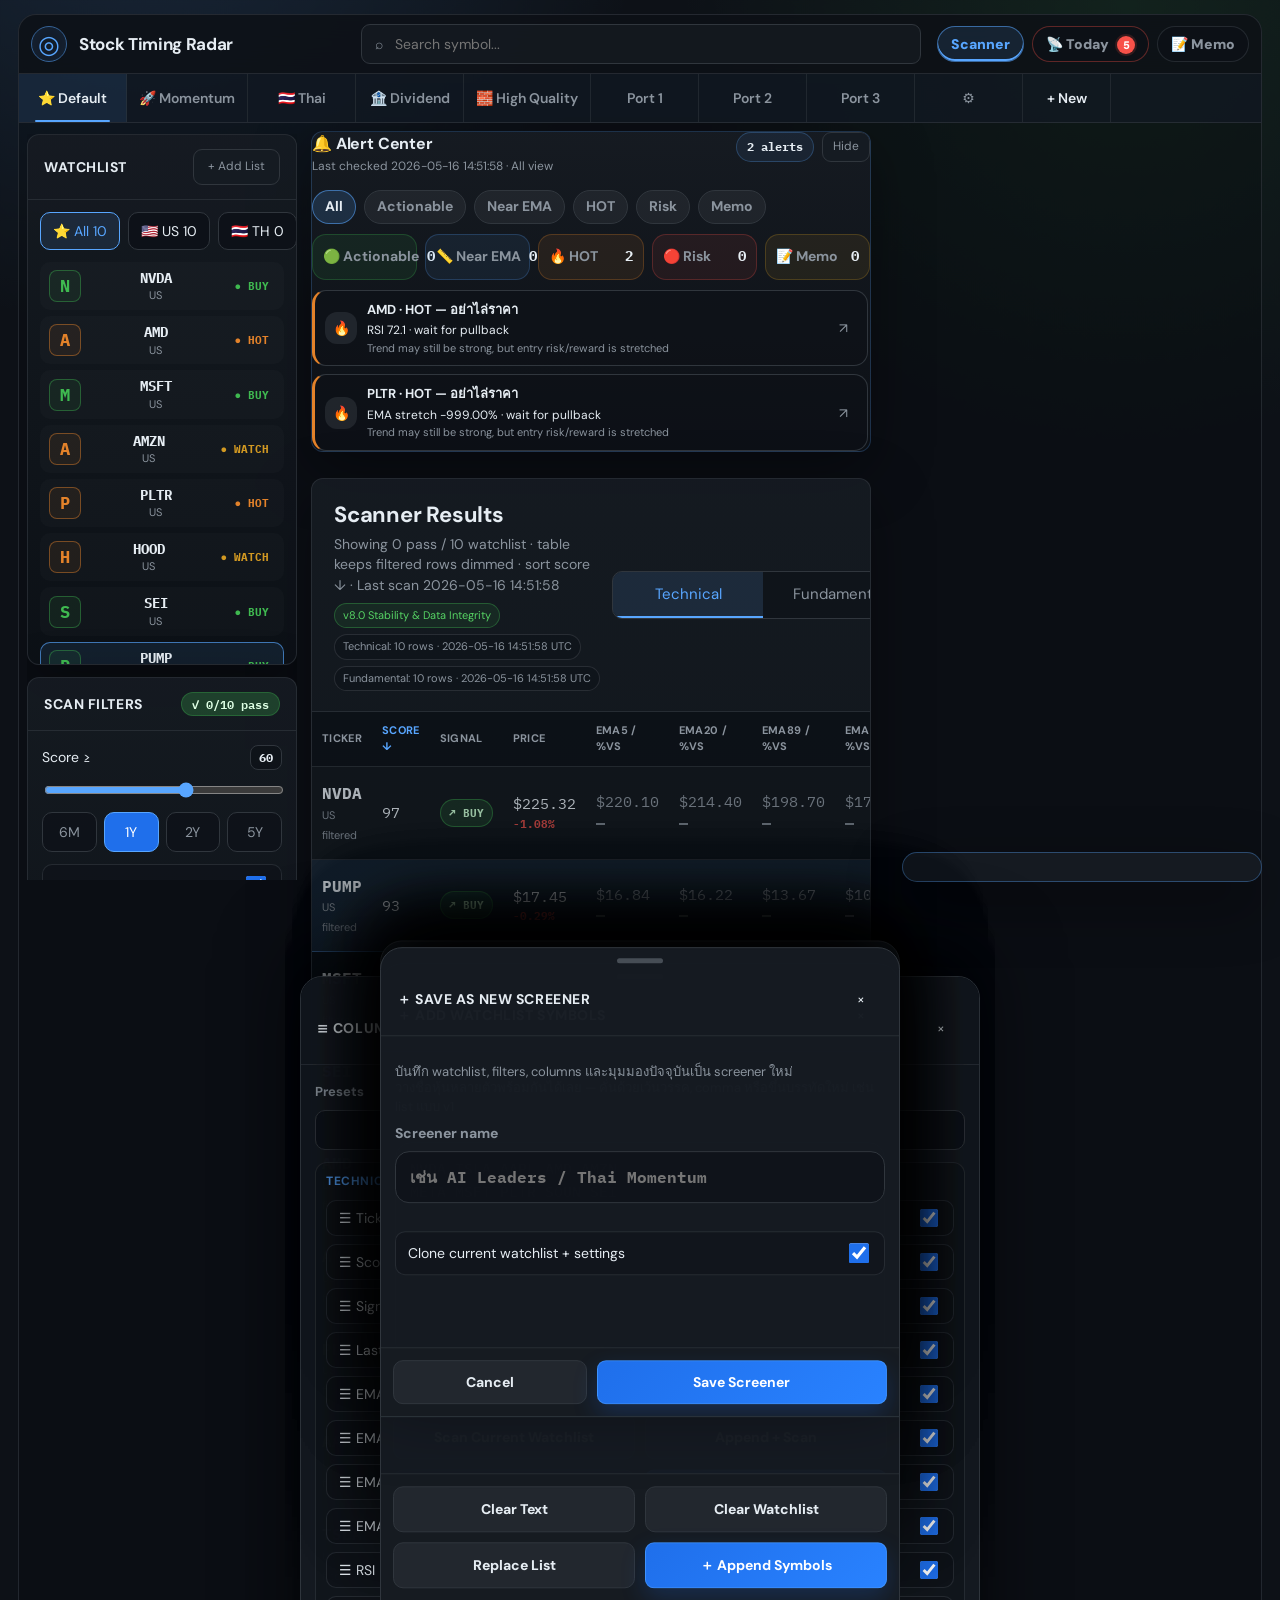
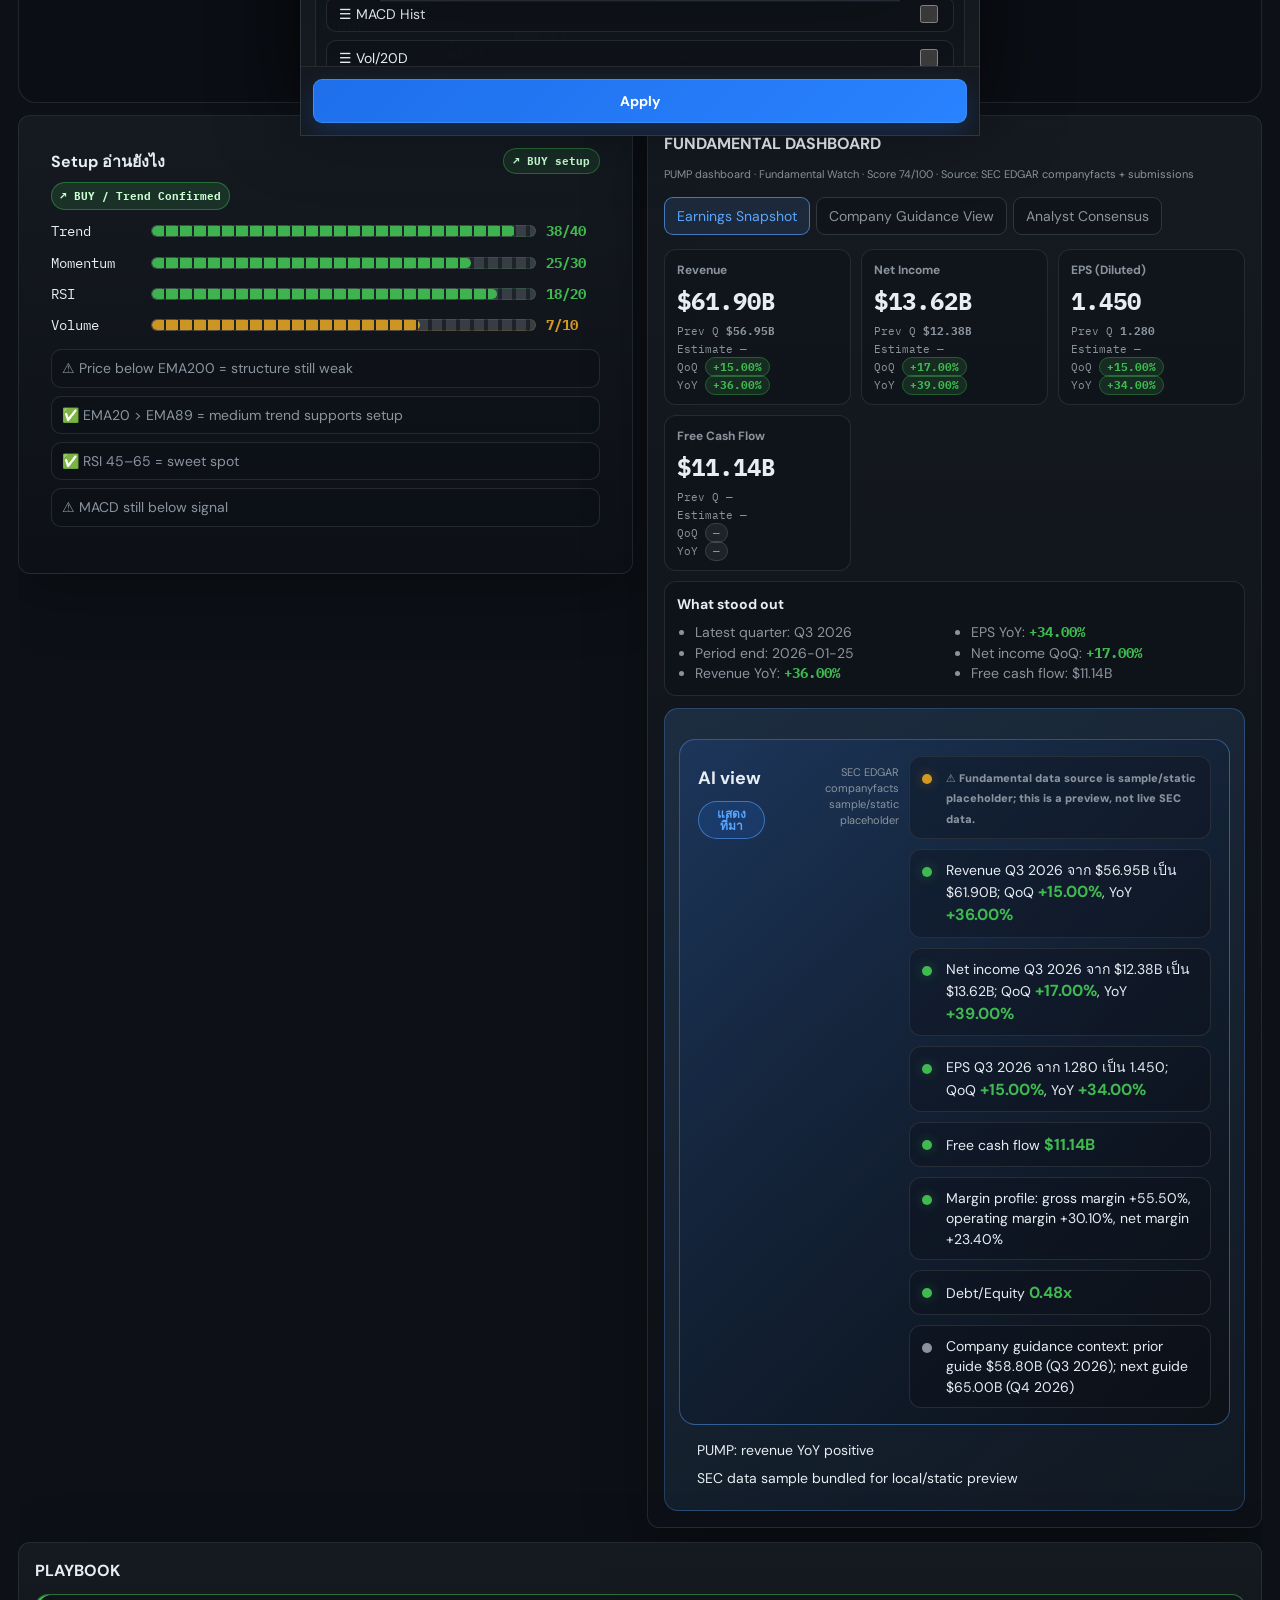
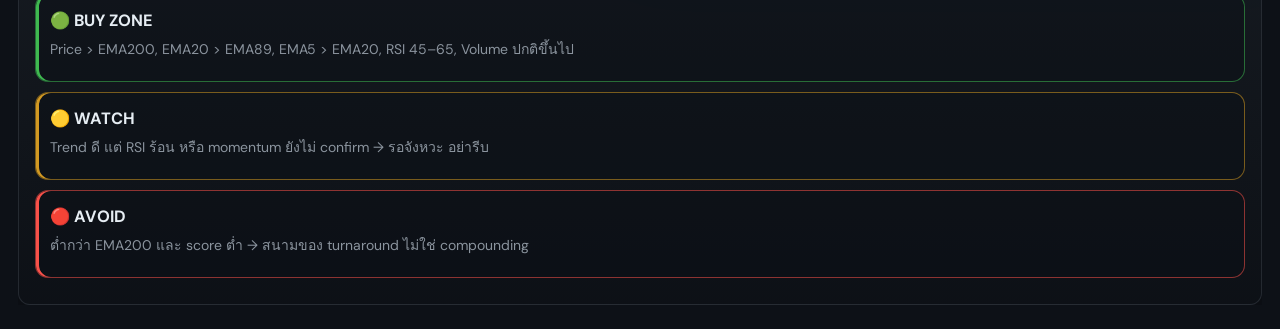
==== commit 4d101f84: "Add AI view source colors and EPS surprise v8.2.5" ====
--- a/static/index.html
+++ b/static/index.html
@@ -364,6 +364,6 @@
     <button class="ghost-btn alert-clear-btn" type="button" data-dismiss-all-alerts>Clear all</button>
   </section>
   <script src="app.js"></script>
-  <script src="v8_2_4_runtime_fix.js"></script>
-</body>
+
+  <script src="v8_2_5_runtime_fix.js"></script></body>
 </html>
